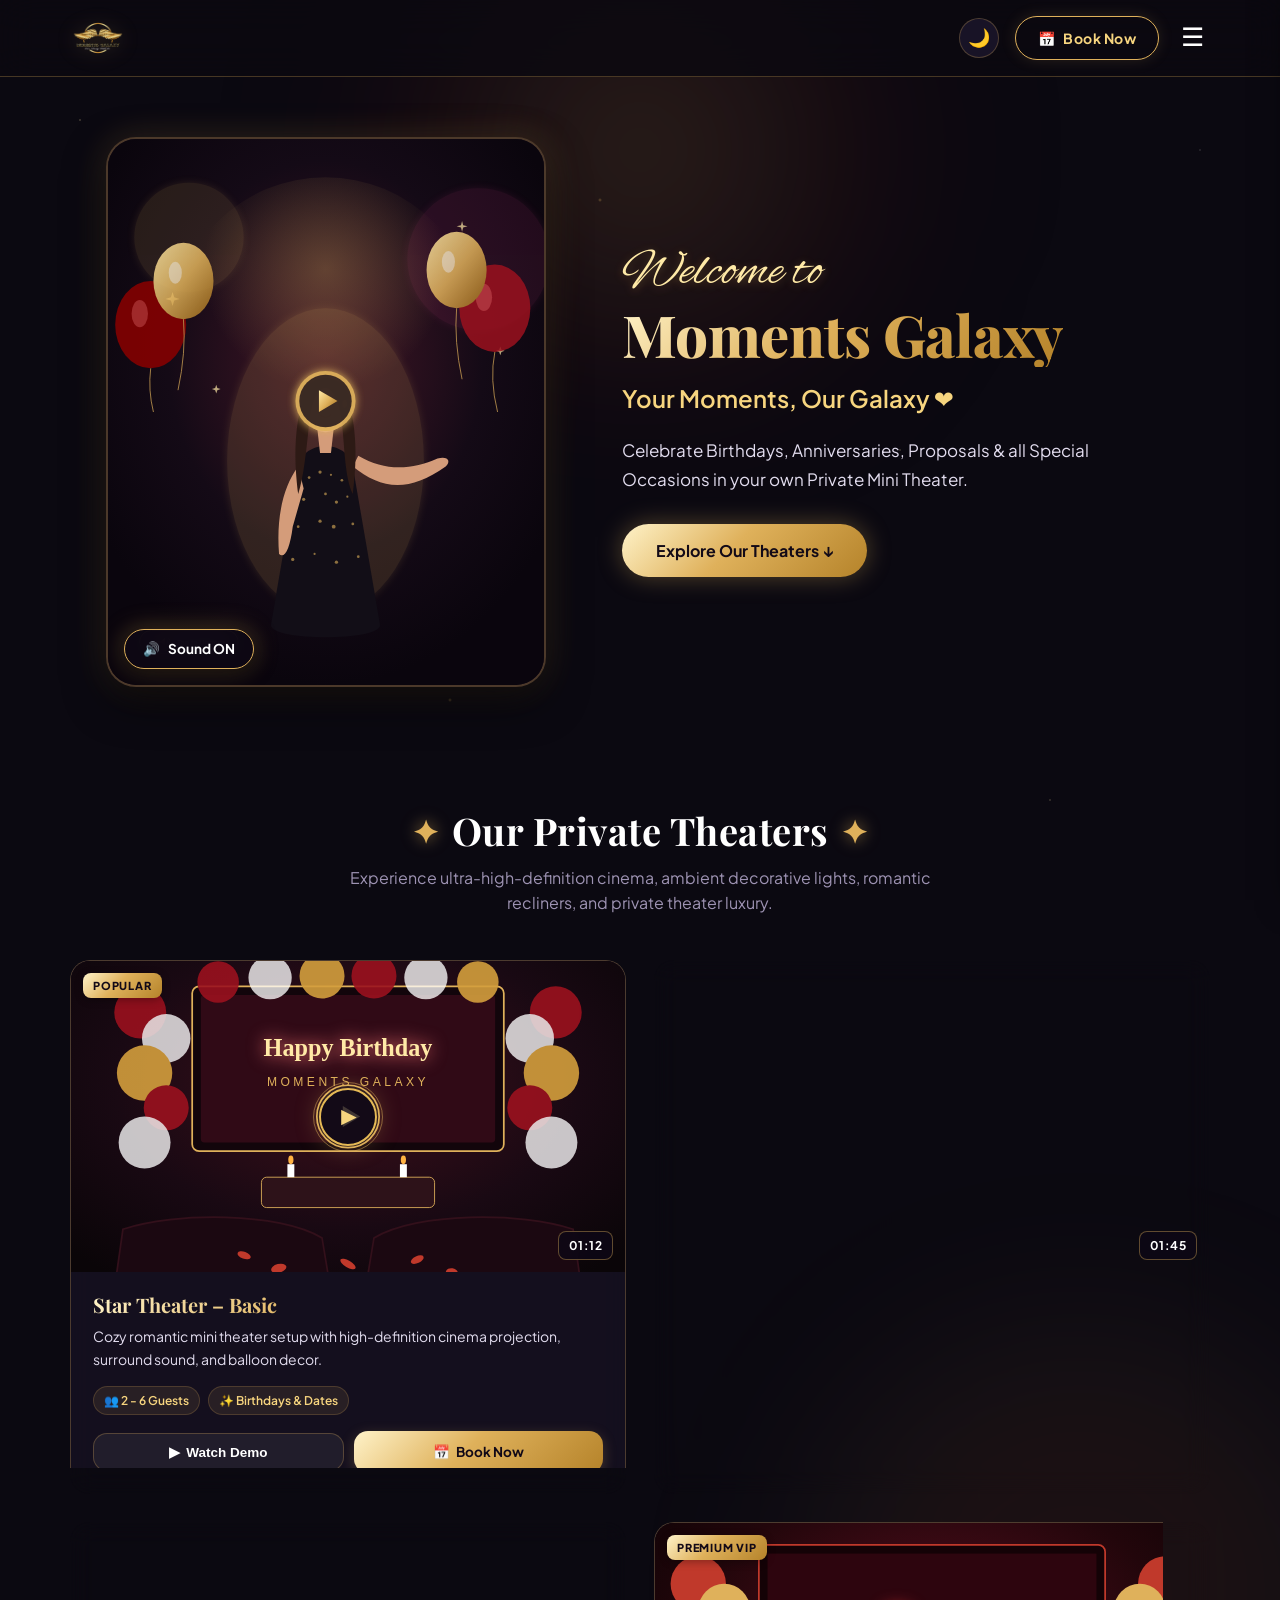
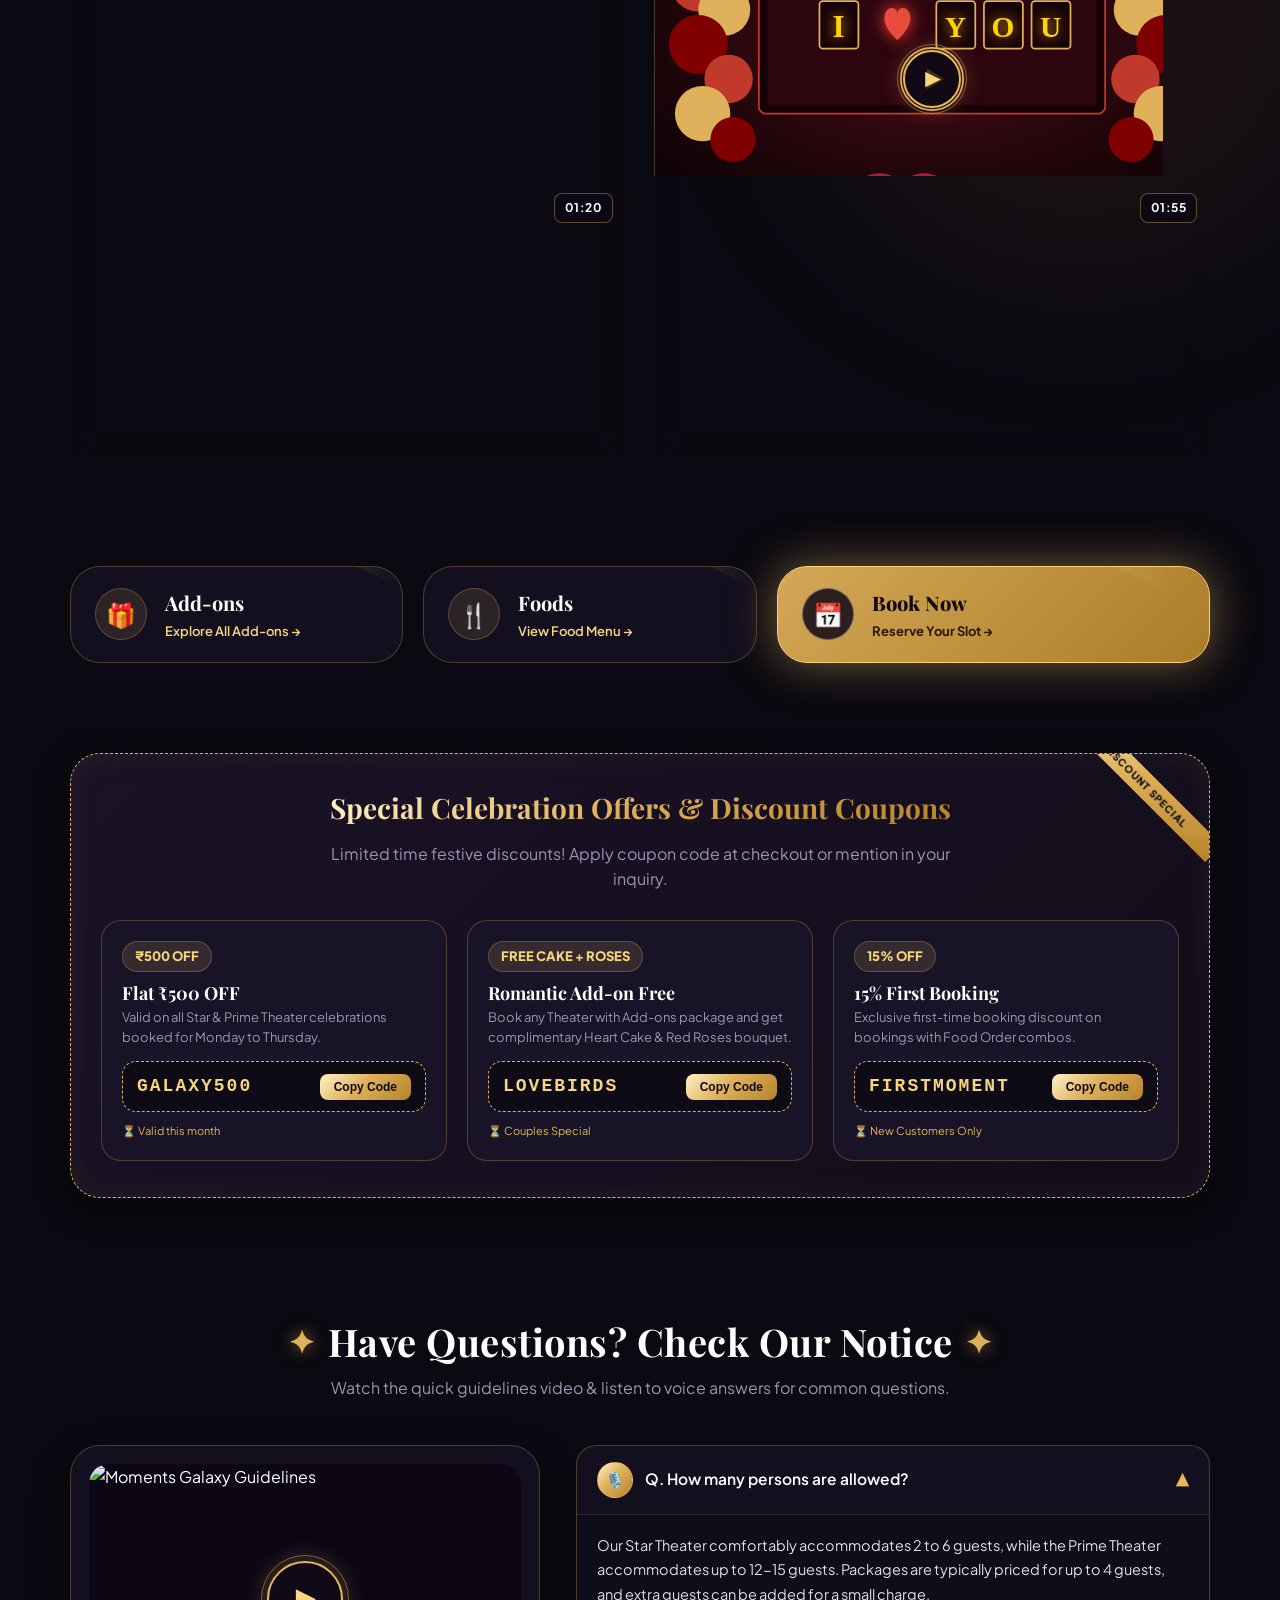
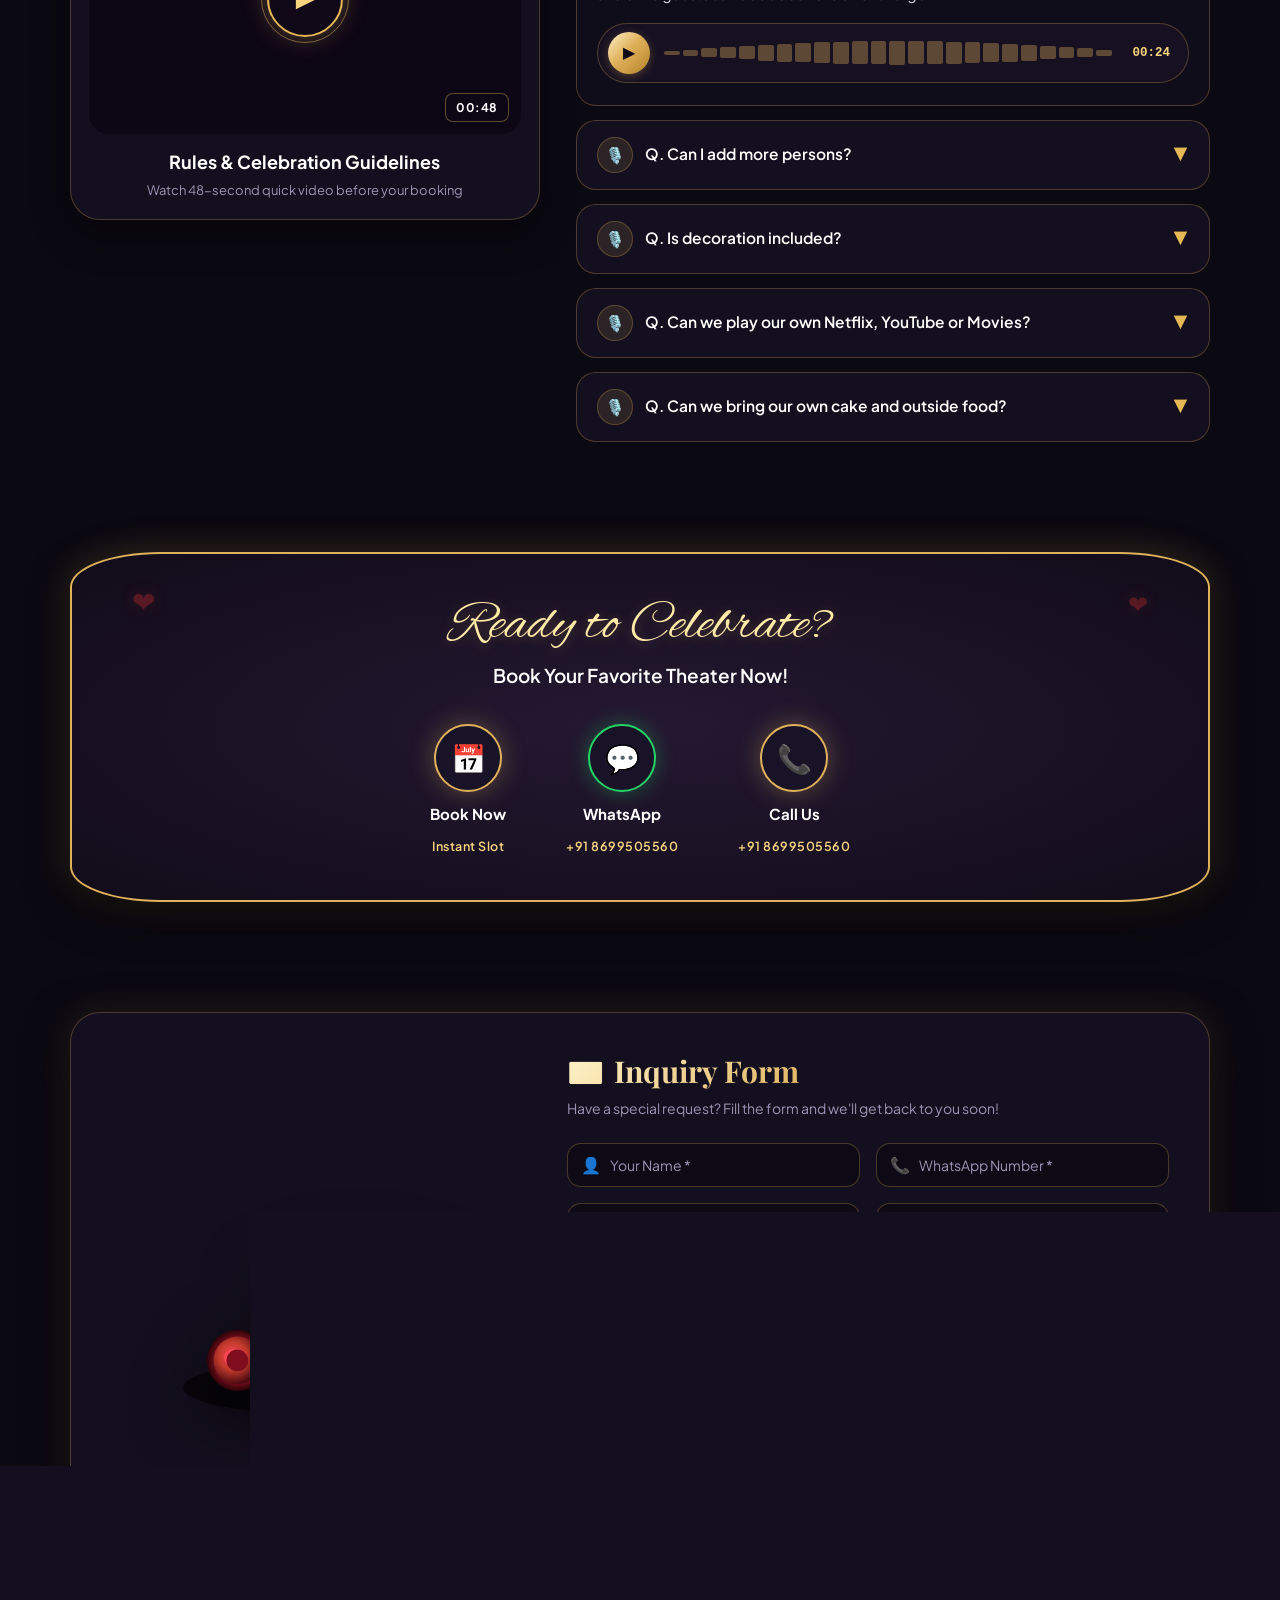
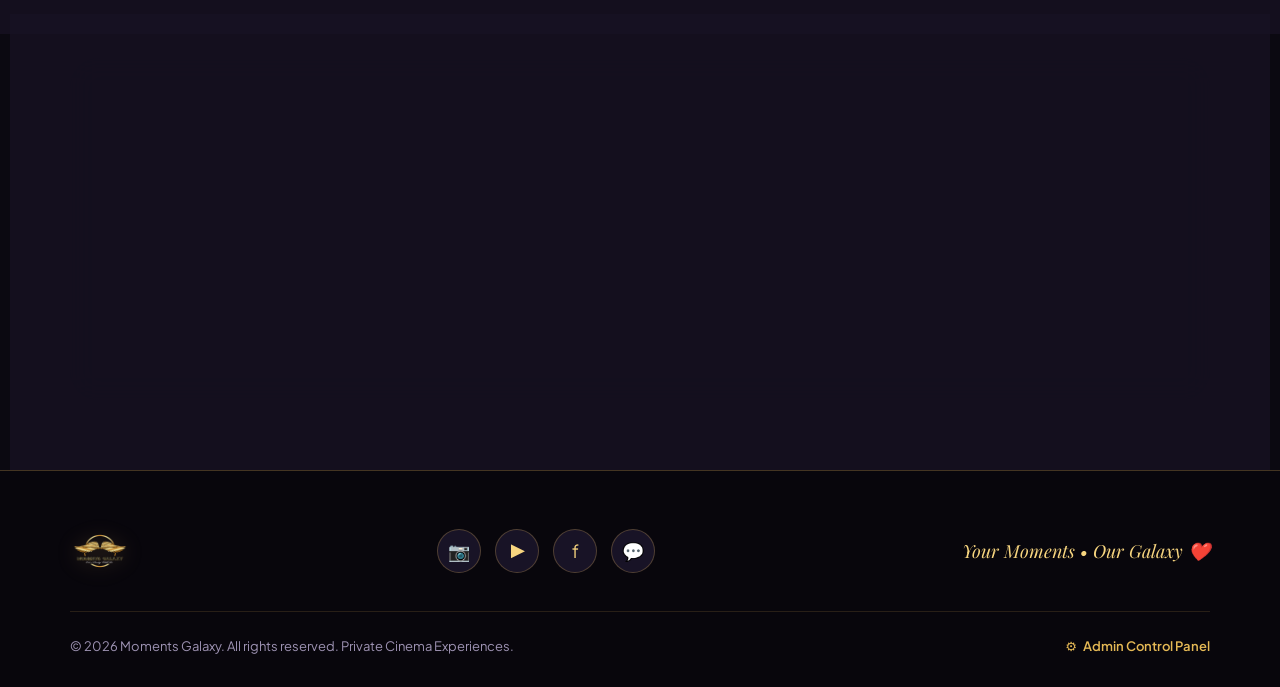
==== index.html @ 3905f2e2 "initialcommit" ====
<!DOCTYPE html>
<html lang="en" data-theme="dark">
<head>
  <meta charset="UTF-8">
  <meta name="viewport" content="width=device-width, initial-scale=1.0">
  <title>Moments Galaxy — Luxury Private Mini Theaters & Celebrations</title>
  <meta name="description" content="Celebrate Birthdays, Anniversaries, Proposals & all Special Occasions in your own Private Mini Theater at Moments Galaxy. Book your private cinema today!">
  <link rel="icon" type="image/png" href="assets/images/logo.png">

  <!-- Stylesheet -->
  <link rel="stylesheet" href="css/style.css">
</head>
<body>

  <!-- Ambient Background Spotlights -->
  <div class="ambient-glow-1"></div>
  <div class="ambient-glow-2"></div>

  <!-- ==========================================================================
       HEADER / NAVIGATION
       ========================================================================== -->
  <header class="site-header" id="siteHeader">
    <div class="container">
      <!-- Brand Logo -->
      <a href="#" class="brand-logo" id="brandLogoLink">
        <img src="assets/images/logo.png" alt="Moments Galaxy Logo" id="headerLogoImg">
      </a>

      <!-- Right Navigation Actions -->
      <div class="nav-right-actions">
        <!-- Theme Toggle (Light / Dark Mode) -->
        <button type="button" class="btn-theme-toggle" id="themeToggleBtn" aria-label="Toggle Light/Dark Theme" title="Switch Theme">
          <span id="themeToggleIcon">🌙</span>
        </button>

        <!-- Book Now Top Header Pill -->
        <a href="https://momentsgalaxy.com/booking" class="btn-book-header" id="headerBookBtn" target="_blank" rel="noopener">
          <span>📅</span>
          <span>Book Now</span>
        </a>

        <!-- Mobile Hamburger Menu Button -->
        <button type="button" class="btn-hamburger" id="hamburgerBtn" aria-label="Open Navigation Menu">
          <span>☰</span>
        </button>
      </div>
    </div>
  </header>

  <!-- Side Navigation Drawer for Mobile & Quick Access -->
  <div class="nav-drawer-overlay" id="drawerOverlay"></div>
  <aside class="nav-drawer" id="navDrawer" aria-label="Navigation Drawer">
    <div class="drawer-header">
      <img src="assets/images/logo.png" alt="Moments Galaxy" style="height: 48px; object-fit: contain;">
      <button type="button" class="drawer-close" id="drawerCloseBtn" aria-label="Close Menu">&times;</button>
    </div>
    
    <ul class="drawer-links">
      <li><a href="#welcome"><span>✨ Welcome Info</span> <span>›</span></a></li>
      <li><a href="#theaters"><span>🎬 Our Theaters</span> <span>›</span></a></li>
      <li><a href="https://momentsgalaxy.com/add-ons" id="drawerAddonsLink" target="_blank"><span>🎁 Explore Add-ons</span> <span>›</span></a></li>
      <li><a href="https://momentsgalaxy.com/food-order" id="drawerFoodLink" target="_blank"><span>🍴 Food Menu</span> <span>›</span></a></li>
      <li><a href="https://momentsgalaxy.com/booking" id="drawerBookLink" target="_blank" style="color: var(--gold-400);"><span>📅 Book Theater Now</span> <span>›</span></a></li>
      <li><a href="#notice"><span>📢 Guidelines & Voice FAQ</span> <span>›</span></a></li>
      <li><a href="#inquiry"><span>✉️ Inquiry Form</span> <span>›</span></a></li>
      <li><a href="#location"><span>📍 Location & Map</span> <span>›</span></a></li>
      <li><a href="tel:8699505560" id="drawerCallLink"><span>📞 Call +91 8699505560</span> <span>›</span></a></li>
      <li><a href="https://wa.me/918699505560" id="drawerWaLink" target="_blank"><span>💬 WhatsApp Us</span> <span>›</span></a></li>
    </ul>

    <!-- Admin Link -->
    <a href="admin.html" class="drawer-admin-link">⚙️ Admin Control Panel</a>
  </aside>

  <!-- ==========================================================================
       01. WELCOME INFORMATION VIDEO + HERO BANNER
       ========================================================================== -->
  <section class="hero-section" id="welcome">
    <div class="container">
      <div class="hero-grid">
        
        <!-- Video Presenter Container (Plays automatically with sound) -->
        <div class="hero-video-box" id="heroVideoTrigger" title="Moments Galaxy Welcome Video">
          <video id="heroVideoElement" loop playsinline autoplay preload="auto" poster="assets/images/hero-presenter.svg" style="width: 100%; height: 100%; object-fit: cover; display: block;">
            <source src="https://assets.mixkit.co/videos/preview/mixkit-celebration-at-a-private-cinema-party-41804-large.mp4" type="video/mp4" id="heroVideoSource">
          </video>
          
          <!-- Sound Toggle Pill Badge (Shows Sound ON by default) -->
          <div class="unmute-pill" id="heroUnmutePill" role="button" aria-label="Toggle Sound">
            <span id="soundIcon">🔊</span>
            <span id="unmuteLabelText">Sound ON</span>
          </div>

          <!-- Center Glowing Play/Pause Button (Shows when paused) -->
          <div class="play-btn-circle" id="heroPlayBtn" aria-label="Play / Pause Video" style="opacity: 0; pointer-events: none; transition: opacity 0.3s ease;">
            <span id="heroPlayIcon">▶</span>
          </div>
        </div>

        <!-- Hero Content / Banner Text -->
        <div class="hero-content">
          <span class="hero-welcome-script" id="heroWelcomeSubtitle">Welcome to</span>
          <h1 class="hero-main-title text-gold-gradient" id="heroBrandTitle">Moments Galaxy</h1>
          <div class="hero-tagline" id="heroTagline">
            Your Moments, Our Galaxy ❤️
          </div>
          <p class="hero-desc" id="heroDescription">
            Celebrate Birthdays, Anniversaries, Proposals & all Special Occasions in your own Private Mini Theater.
          </p>
          <a href="#theaters" class="btn-explore" id="heroExploreBtn">
            <span>Explore Our Theaters ↓</span>
          </a>
        </div>

      </div>
    </div>
  </section>

  <!-- ==========================================================================
       02. DEMO VIDEOS BOTH THEATERS WITH DESCRIPTION
       ========================================================================== -->
  <section class="section-spacing" id="theaters">
    <div class="container">
      
      <!-- Section Title with Star Sparkles -->
      <div class="section-title-wrap">
        <h2 class="section-title">
          <span class="sparkle">✦</span>
          <span>Our Private Theaters</span>
          <span class="sparkle">✦</span>
        </h2>
        <p class="section-subtitle">
          Experience ultra-high-definition cinema, ambient decorative lights, romantic recliners, and private theater luxury.
        </p>
      </div>

      <!-- 2x2 Grid of Private Theater Demo Cards -->
      <div class="theaters-grid" id="theatersGrid">
        <!-- Rendered dynamically by data.js / app.js with default 4 items -->
      </div>

    </div>
  </section>

  <!-- ==========================================================================
       03. BUTTONS: ADD-ONS, FOODS, BOOK NOW
       ========================================================================== -->
  <section class="quick-buttons-section">
    <div class="container">
      <div class="quick-buttons-grid">
        
        <!-- Add-ons Button -->
        <a href="https://momentsgalaxy.com/add-ons" class="quick-hub-btn" id="btnHubAddons" target="_blank" rel="noopener">
          <div class="hub-icon-wrap">🎁</div>
          <div class="hub-text-wrap">
            <div class="hub-title">Add-ons</div>
            <div class="hub-sub">Explore All Add-ons →</div>
          </div>
        </a>

        <!-- Foods Button -->
        <a href="https://momentsgalaxy.com/food-order" class="quick-hub-btn" id="btnHubFoods" target="_blank" rel="noopener">
          <div class="hub-icon-wrap">🍴</div>
          <div class="hub-text-wrap">
            <div class="hub-title">Foods</div>
            <div class="hub-sub">View Food Menu →</div>
          </div>
        </a>

        <!-- Book Now Featured Button -->
        <a href="https://momentsgalaxy.com/booking" class="quick-hub-btn featured-book" id="btnHubBooking" target="_blank" rel="noopener">
          <div class="hub-icon-wrap">📅</div>
          <div class="hub-text-wrap">
            <div class="hub-title">Book Now</div>
            <div class="hub-sub">Reserve Your Slot →</div>
          </div>
        </a>

      </div>
    </div>
  </section>

  <!-- ==========================================================================
       04. PUBLIC DISCOUNT COUPONS (DYNAMIC ADMIN CONTROLLED)
       Requirement: "Discount cupones shoe tbhi hoge jb hum on krege nhi to ye part hi nhi rhega yhn."
       ========================================================================== -->
  <section class="coupons-section" id="couponsSection" style="display: none;">
    <div class="container">
      <div class="coupons-banner">
        <div class="coupons-banner-head">
          <h3 class="text-gold-gradient" id="couponsHeading">Special Celebration Offers & Discount Coupons</h3>
          <p class="section-subtitle" id="couponsSubheading">Limited time festive discounts! Apply coupon code at checkout or mention in your inquiry.</p>
        </div>
        
        <div class="coupons-grid" id="couponsGrid">
          <!-- Dynamically populated from GalaxyData -->
        </div>
      </div>
    </div>
  </section>

  <!-- ==========================================================================
       05. NOTICE VIDEO & INTERACTIVE VOICE FAQ SECTION
       Requirement: "Questions in writing answear use play voice and Weiting. Har question ke niche ek answear ki voice play note hoga"
       ========================================================================== -->
  <section class="notice-section section-spacing" id="notice">
    <div class="container">
      
      <div class="section-title-wrap">
        <h2 class="section-title">
          <span class="sparkle">✦</span>
          <span id="noticeMainHeading">Have Questions? Check Our Notice</span>
          <span class="sparkle">✦</span>
        </h2>
        <p class="section-subtitle" id="noticeSubHeading">
          Watch the theater guidelines video and listen to audio voice answers for common questions.
        </p>
      </div>

      <div class="notice-layout">
        
        <!-- Left: Notice Video Preview Card -->
        <div class="notice-video-wrap">
          <div class="notice-video-inner" id="noticeVideoTrigger" title="Click to watch theater guidelines video">
            <img src="assets/images/notice-poster.svg" alt="Moments Galaxy Guidelines" id="noticePosterImg">
            <div class="duration-badge" id="noticeDurationBadge">00:48</div>
            <div class="play-btn-circle">
              <span>▶</span>
            </div>
          </div>
          <div class="notice-video-info">
            <div class="notice-video-title">Rules & Celebration Guidelines</div>
            <div class="notice-video-sub">Watch 48-second quick video before your booking</div>
          </div>
        </div>

        <!-- Right: FAQ Accordion with Interactive Voice Note Players -->
        <div class="faq-accordion-list" id="faqAccordionList">
          <!-- Injected dynamically by app.js -->
        </div>

      </div>

    </div>
  </section>

  <!-- ==========================================================================
       06. READY TO CELEBRATE? BOOK NOW / WHATSAPP / CALL US
       ========================================================================== -->
  <section class="celebrate-section" id="celebrate">
    <div class="container">
      <div class="celebrate-arch-banner">
        
        <!-- Floating decorative glowing hearts -->
        <div class="floating-heart heart-left">❤️</div>
        <div class="floating-heart heart-right">❤️</div>

        <div class="celebrate-heading">Ready to Celebrate?</div>
        <div class="celebrate-sub">Book Your Favorite Theater Now!</div>

        <!-- 3 Contact / Action Circles -->
        <div class="celebrate-actions-row">
          
          <!-- Book Now -->
          <a href="https://momentsgalaxy.com/booking" class="celebrate-action-circle-item" id="celebrateBookLink" target="_blank" rel="noopener">
            <div class="celebrate-circle-icon">📅</div>
            <div class="celebrate-action-label">Book Now</div>
            <div class="celebrate-action-sublabel">Instant Slot</div>
          </a>

          <!-- WhatsApp Us -->
          <a href="https://wa.me/918699505560?text=Hi%20Moments%20Galaxy,%20I%20want%20to%20book%20a%20private%20theater!" class="celebrate-action-circle-item" id="celebrateWaLink" target="_blank" rel="noopener">
            <div class="celebrate-circle-icon wa-icon">💬</div>
            <div class="celebrate-action-label">WhatsApp</div>
            <div class="celebrate-action-sublabel" id="celebrateWaDisplay">+91 8699505560</div>
          </a>

          <!-- Call Us -->
          <a href="tel:8699505560" class="celebrate-action-circle-item" id="celebrateCallLink">
            <div class="celebrate-circle-icon">📞</div>
            <div class="celebrate-action-label">Call Us</div>
            <div class="celebrate-action-sublabel" id="celebrateCallDisplay">+91 8699505560</div>
          </a>

        </div>

      </div>
    </div>
  </section>

  <!-- ==========================================================================
       07. INQUIRY FORM SECTION
       ========================================================================== -->
  <section class="inquiry-section" id="inquiry">
    <div class="container">
      <div class="inquiry-card-wrapper">
        
        <!-- Left: Luxury Visual (Gift Box & Red Roses) -->
        <div class="inquiry-visual-col">
          <img src="assets/images/luxury-gift-roses.svg" alt="Luxury Celebration Gifts & Roses">
        </div>

        <!-- Right: Inquiry Form -->
        <div class="inquiry-form-col">
          <div class="inquiry-header-box">
            <h3 class="inquiry-header-title text-gold-gradient">
              <span>✉️</span>
              <span>Inquiry Form</span>
            </h3>
            <p class="inquiry-header-sub">Have a special request? Fill the form and we'll get back to you soon!</p>
          </div>

          <form id="inquiryForm" class="inquiry-form-grid">
            
            <!-- Your Name * -->
            <div class="form-group">
              <div class="input-icon-wrap">
                <span class="input-icon">👤</span>
                <input type="text" class="form-control" id="inqName" name="name" placeholder="Your Name *" required>
              </div>
            </div>

            <!-- WhatsApp Number * -->
            <div class="form-group">
              <div class="input-icon-wrap">
                <span class="input-icon">📞</span>
                <input type="tel" class="form-control" id="inqWhatsapp" name="whatsapp" placeholder="WhatsApp Number *" required>
              </div>
            </div>

            <!-- Occasion -->
            <div class="form-group">
              <div class="input-icon-wrap">
                <span class="input-icon">⭐</span>
                <select class="form-control" id="inqOccasion" name="occasion">
                  <option value="Birthday Celebration">Birthday Celebration</option>
                  <option value="Anniversary Celebration">Anniversary Celebration</option>
                  <option value="Marriage Proposal">Marriage Proposal</option>
                  <option value="Romantic Date Night">Romantic Date Night</option>
                  <option value="Private Movie Screening">Private Movie Screening</option>
                  <option value="Baby Shower / Farewell">Baby Shower / Farewell</option>
                  <option value="Other Special Occasion">Other Special Occasion</option>
                </select>
              </div>
            </div>

            <!-- Preferred Theater -->
            <div class="form-group">
              <div class="input-icon-wrap">
                <span class="input-icon">👑</span>
                <select class="form-control" id="inqTheater" name="theater">
                  <option value="Star Theater – Basic">Star Theater – Basic</option>
                  <option value="Star Theater – With Add-ons">Star Theater – With Add-ons</option>
                  <option value="Prime Theater – Basic">Prime Theater – Basic</option>
                  <option value="Prime Theater – With Add-ons">Prime Theater – With Add-ons</option>
                  <option value="Need Recommendation">Need Recommendation</option>
                </select>
              </div>
            </div>

            <!-- Event Date -->
            <div class="form-group form-group-full">
              <div class="input-icon-wrap">
                <span class="input-icon">📅</span>
                <input type="date" class="form-control" id="inqDate" name="date" required>
              </div>
            </div>

            <!-- Additional Details -->
            <div class="form-group form-group-full">
              <div class="input-icon-wrap">
                <span class="input-icon" style="top: 14px;">💬</span>
                <textarea class="form-control" id="inqDetails" name="details" placeholder="Additional Details (e.g. number of guests, customized cake, surprises...)"></textarea>
              </div>
            </div>

            <!-- Submit Button -->
            <div class="form-group form-group-full">
              <button type="submit" class="btn-submit-inquiry" id="btnSubmitInquiry">
                <span>✈</span>
                <span>Submit Inquiry</span>
              </button>
            </div>

          </form>
        </div>

      </div>
    </div>
  </section>

  <!-- ==========================================================================
       09. GOOGLE MAP LOCATION
       Coordinates: 30.726564696917464, 76.7252708362585
       ========================================================================== -->
  <section class="map-section" id="location">
    <div class="container">
      <div class="map-card-wrapper">
        
        <!-- Left: Embedded Map -->
        <div class="map-frame-wrap">
          <iframe 
            id="googleMapIframe"
            src="https://maps.google.com/maps?q=30.726564696917464,76.7252708362585&hl=en&z=15&output=embed" 
            allowfullscreen="" 
            loading="lazy" 
            referrerpolicy="no-referrer-when-downgrade"
            title="Moments Galaxy Google Map Location">
          </iframe>
        </div>

        <!-- Right: Location Details & Open in Maps CTA -->
        <div class="map-details-col">
          <div class="map-pin-badge">
            <span>📍</span>
            <span>FIND US EASILY</span>
          </div>
          <h3 class="map-venue-title text-gold-gradient" id="mapTitle">Visit Moments Galaxy</h3>
          <p class="map-venue-address" id="mapAddress">
            Moments Galaxy Private Theater, Near Tricity Hub, Chandigarh / Mohali Region.
          </p>
          <div class="map-coords-pill" id="mapCoordsPill">
            GPS: 30.726564, 76.725270
          </div>
          <a href="https://www.google.com/maps?q=30.726564696917464,76.7252708362585" class="btn-open-maps" id="btnOpenMaps" target="_blank" rel="noopener">
            <span>🧭</span>
            <span>Get Directions in Google Maps</span>
          </a>
        </div>

      </div>
    </div>
  </section>

  <!-- ==========================================================================
       FOOTER
       ========================================================================== -->
  <footer class="site-footer">
    <div class="container">
      
      <!-- Top Row -->
      <div class="footer-top-row">
        <!-- Logo -->
        <a href="#" class="brand-logo">
          <img src="assets/images/logo.png" alt="Moments Galaxy Logo" style="height: 60px; object-fit: contain;">
        </a>

        <!-- Social Icons -->
        <div class="footer-social-links">
          <!-- Instagram: https://instagram.com/moments_galaxy -->
          <a href="https://instagram.com/moments_galaxy" class="social-circle-link" id="footerInstaLink" target="_blank" rel="noopener" aria-label="Moments Galaxy Instagram" title="Follow us on Instagram">
            <span>📷</span>
          </a>
          <!-- YouTube -->
          <a href="https://youtube.com" class="social-circle-link" id="footerYtLink" target="_blank" rel="noopener" aria-label="Moments Galaxy YouTube" title="Watch on YouTube">
            <span>▶</span>
          </a>
          <!-- Facebook -->
          <a href="https://facebook.com" class="social-circle-link" id="footerFbLink" target="_blank" rel="noopener" aria-label="Moments Galaxy Facebook" title="Facebook Page">
            <span>f</span>
          </a>
          <!-- WhatsApp -->
          <a href="https://wa.me/918699505560" class="social-circle-link" id="footerWaLink" target="_blank" rel="noopener" aria-label="Moments Galaxy WhatsApp" title="Chat on WhatsApp">
            <span>💬</span>
          </a>
        </div>

        <!-- Tagline -->
        <div class="footer-tagline-text">
          Your Moments • Our Galaxy ❤️
        </div>
      </div>

      <!-- Bottom Row -->
      <div class="footer-bottom-row">
        <div>
          &copy; <span id="currentYear">2026</span> Moments Galaxy. All rights reserved. Private Cinema Experiences.
        </div>
        <div>
          <a href="admin.html" class="footer-admin-link">
            <span>⚙️</span>
            <span>Admin Control Panel</span>
          </a>
        </div>
      </div>

    </div>
  </footer>

  <!-- ==========================================================================
       MODAL: HIGH-DEFINITION VIDEO PLAYER LIGHTBOX
       ========================================================================== -->
  <div class="modal-overlay" id="videoModal">
    <div class="video-modal-card">
      <button type="button" class="btn-close-modal" id="closeVideoModalBtn" aria-label="Close video player">&times;</button>
      
      <div class="video-modal-player-wrap" id="videoPlayerContainer">
        <video id="modalVideoElement" controls playsinline></video>
      </div>

      <div class="video-modal-footer">
        <div>
          <h4 class="video-modal-title" id="modalVideoTitle">Star Theater – Basic</h4>
          <p class="video-modal-desc" id="modalVideoDesc">Private cinema demo preview</p>
        </div>
        <a href="https://momentsgalaxy.com/booking" class="btn-book-card" id="modalBookNowBtn" target="_blank" rel="noopener">
          <span>📅</span>
          <span>Book This Theater</span>
        </a>
      </div>
    </div>
  </div>

  <!-- Toast Notification Message -->
  <div class="toast-notice" id="toastNotice">
    <span id="toastIcon">✨</span>
    <span id="toastMsg">Coupon code copied!</span>
  </div>

  <!-- Scripts -->
  <script src="js/data.js"></script>
  <script src="js/app.js"></script>
</body>
</html>
---- css/style.css ----
/* ==========================================================================
   MOMENTS GALAXY — LUXURY PRIVATE THEATERS LANDING PAGE
   Theme: Obsidian Black & Royal Gold / Champagne Light Mode
   ========================================================================== */

@import url('https://fonts.googleapis.com/css2?family=Cinzel:wght@500;600;700;800&family=Playfair+Display:ital,wght@0,500;0,600;0,700;0,800;1,400;1,600&family=Plus+Jakarta+Sans:wght@300;400;500;600;700;800&family=Alex+Brush&display=swap');

:root {
  /* Dark Luxury Theme (Default) */
  --bg-primary: #0b0911;
  --bg-secondary: #130f1e;
  --bg-surface: #181326;
  --bg-surface-elevated: #221b33;
  --bg-card: rgba(24, 18, 36, 0.72);
  --bg-card-hover: rgba(35, 27, 52, 0.88);
  --bg-input: rgba(14, 11, 22, 0.85);

  --gold-100: #fff9e6;
  --gold-200: #ffeaa7;
  --gold-300: #f7d57f;
  --gold-400: #e5b955;
  --gold-500: #dfb15b;
  --gold-600: #c69431;
  --gold-700: #996d19;
  --gold-gradient: linear-gradient(135deg, #fff3c9 0%, #dfb15b 45%, #b5832a 100%);
  --gold-gradient-soft: linear-gradient(135deg, rgba(255, 234, 167, 0.15) 0%, rgba(223, 177, 91, 0.05) 100%);
  --gold-border: rgba(223, 177, 91, 0.28);
  --gold-border-bright: rgba(223, 177, 91, 0.75);
  --gold-glow: 0 0 25px rgba(223, 177, 91, 0.35);
  --gold-glow-lg: 0 0 45px rgba(223, 177, 91, 0.5);

  --accent-rose: #d63031;
  --accent-rose-gradient: linear-gradient(135deg, #ff7675 0%, #d63031 50%, #8b0000 100%);
  --accent-wa: #25D366;

  --text-primary: #ffffff;
  --text-secondary: #e2dcee;
  --text-muted: #9e93b3;
  --text-gold: #dfb15b;

  --font-serif: 'Playfair Display', Georgia, serif;
  --font-sans: 'Plus Jakarta Sans', system-ui, -apple-system, sans-serif;
  --font-script: 'Alex Brush', cursive;
  --font-display: 'Cinzel', serif;

  --radius-sm: 8px;
  --radius-md: 14px;
  --radius-lg: 20px;
  --radius-xl: 30px;
  --radius-full: 9999px;

  --transition-fast: 0.2s cubic-bezier(0.4, 0, 0.2, 1);
  --transition-normal: 0.35s cubic-bezier(0.4, 0, 0.2, 1);
  --transition-slow: 0.6s cubic-bezier(0.16, 1, 0.3, 1);
}

/* Light Luxury Mode Override */
[data-theme="light"] {
  --bg-primary: #faf6ee;
  --bg-secondary: #f2e9dc;
  --bg-surface: #ffffff;
  --bg-surface-elevated: #ffffff;
  --bg-card: rgba(255, 255, 255, 0.85);
  --bg-card-hover: rgba(255, 255, 255, 0.98);
  --bg-input: #ffffff;

  --gold-gradient: linear-gradient(135deg, #d49f3d 0%, #b8860b 50%, #7d5705 100%);
  --gold-border: rgba(184, 134, 45, 0.3);
  --gold-border-bright: rgba(184, 134, 45, 0.85);
  --gold-glow: 0 4px 20px rgba(184, 134, 45, 0.25);

  --text-primary: #191424;
  --text-secondary: #423854;
  --text-muted: #6f6583;
  --text-gold: #b8860b;
}

/* Base Resets */
*, *::before, *::after {
  box-sizing: border-box;
  margin: 0;
  padding: 0;
}

html {
  scroll-behavior: smooth;
  font-size: 16px;
  -webkit-font-smoothing: antialiased;
  -moz-osx-font-smoothing: grayscale;
}

body {
  background-color: var(--bg-primary);
  color: var(--text-primary);
  font-family: var(--font-sans);
  line-height: 1.6;
  overflow-x: hidden;
  position: relative;
  min-height: 100vh;
  transition: background-color var(--transition-normal), color var(--transition-normal);
}

/* Ambient Background Stars & Glow */
body::before {
  content: '';
  position: fixed;
  top: 0;
  left: 0;
  width: 100%;
  height: 100%;
  pointer-events: none;
  background-image: 
    radial-gradient(1.5px 1.5px at 80px 120px, rgba(255, 234, 167, 0.7), transparent),
    radial-gradient(1px 1px at 300px 350px, rgba(255, 255, 255, 0.6), transparent),
    radial-gradient(2px 2px at 600px 200px, rgba(223, 177, 91, 0.8), transparent),
    radial-gradient(1.5px 1.5px at 900px 450px, rgba(255, 234, 167, 0.6), transparent),
    radial-gradient(1px 1px at 1200px 150px, rgba(255, 255, 255, 0.7), transparent),
    radial-gradient(2px 2px at 450px 700px, rgba(223, 177, 91, 0.7), transparent),
    radial-gradient(1.5px 1.5px at 1050px 800px, rgba(255, 234, 167, 0.6), transparent);
  background-size: 1300px 900px;
  opacity: 0.45;
  z-index: 0;
}

[data-theme="light"] body::before {
  opacity: 0.15;
}

/* Ambient Color Spotlights */
.ambient-glow-1 {
  position: absolute;
  top: -100px;
  left: 50%;
  transform: translateX(-50%);
  width: 700px;
  height: 500px;
  background: radial-gradient(circle, rgba(223, 177, 91, 0.18) 0%, rgba(139, 0, 0, 0.08) 50%, transparent 75%);
  filter: blur(80px);
  pointer-events: none;
  z-index: 0;
}

.ambient-glow-2 {
  position: absolute;
  top: 1300px;
  right: -100px;
  width: 600px;
  height: 600px;
  background: radial-gradient(circle, rgba(139, 0, 0, 0.14) 0%, rgba(223, 177, 91, 0.08) 50%, transparent 75%);
  filter: blur(90px);
  pointer-events: none;
  z-index: 0;
}

/* Containers */
.container {
  width: 100%;
  max-width: 1180px;
  margin: 0 auto;
  padding: 0 20px;
  position: relative;
  z-index: 1;
}

.section-spacing {
  padding: 80px 0;
}

@media (max-width: 768px) {
  .section-spacing {
    padding: 50px 0;
  }
}

/* Typography & Headings */
h1, h2, h3, h4, h5 {
  font-family: var(--font-serif);
  color: var(--text-primary);
  font-weight: 700;
  line-height: 1.25;
}

.text-gold-gradient {
  background: var(--gold-gradient);
  -webkit-background-clip: text;
  -webkit-text-fill-color: transparent;
  display: inline-block;
}

.section-title-wrap {
  text-align: center;
  margin-bottom: 44px;
}

.section-title {
  font-size: clamp(26px, 4vw, 38px);
  font-weight: 700;
  letter-spacing: 0.5px;
  display: inline-flex;
  align-items: center;
  gap: 12px;
}

.section-title .sparkle {
  color: var(--gold-500);
  font-size: 0.85em;
  filter: drop-shadow(0 0 8px rgba(223, 177, 91, 0.6));
  animation: pulseSparkle 2s ease-in-out infinite alternate;
}

.section-subtitle {
  font-size: clamp(14px, 2vw, 16px);
  color: var(--text-muted);
  max-width: 620px;
  margin: 10px auto 0;
}

@keyframes pulseSparkle {
  from { transform: scale(0.9) rotate(0deg); opacity: 0.8; }
  to { transform: scale(1.2) rotate(15deg); opacity: 1; }
}

/* ==========================================================================
   HEADER / NAVIGATION
   ========================================================================== */
.site-header {
  position: sticky;
  top: 0;
  left: 0;
  width: 100%;
  background: rgba(11, 9, 17, 0.82);
  backdrop-filter: blur(18px);
  -webkit-backdrop-filter: blur(18px);
  border-bottom: 1px solid var(--gold-border);
  z-index: 100;
  transition: all var(--transition-fast);
}

[data-theme="light"] .site-header {
  background: rgba(250, 246, 238, 0.88);
}

.site-header .container {
  display: flex;
  align-items: center;
  justify-content: space-between;
  height: 76px;
}

.brand-logo {
  display: flex;
  align-items: center;
  gap: 10px;
  text-decoration: none;
}

.brand-logo img {
  height: 56px;
  width: auto;
  object-fit: contain;
  filter: drop-shadow(0 2px 10px rgba(223, 177, 91, 0.25));
  transition: transform var(--transition-fast);
}

.brand-logo:hover img {
  transform: scale(1.04);
}

.nav-right-actions {
  display: flex;
  align-items: center;
  gap: 16px;
}

/* Header Book Now Pill Button */
.btn-book-header {
  display: inline-flex;
  align-items: center;
  gap: 8px;
  padding: 10px 22px;
  border-radius: var(--radius-full);
  background: transparent;
  color: var(--gold-300);
  border: 1.5px solid var(--gold-500);
  font-family: var(--font-sans);
  font-size: 14px;
  font-weight: 700;
  text-decoration: none;
  letter-spacing: 0.5px;
  transition: all var(--transition-fast);
  box-shadow: 0 0 15px rgba(223, 177, 91, 0.15);
}

.btn-book-header:hover {
  background: var(--gold-gradient);
  color: #110915;
  border-color: transparent;
  box-shadow: var(--gold-glow);
  transform: translateY(-2px);
}

/* Theme Toggle Button */
.btn-theme-toggle {
  background: var(--bg-surface);
  border: 1px solid var(--gold-border);
  color: var(--gold-400);
  width: 40px;
  height: 40px;
  border-radius: 50%;
  display: flex;
  align-items: center;
  justify-content: center;
  cursor: pointer;
  font-size: 18px;
  transition: all var(--transition-fast);
}

.btn-theme-toggle:hover {
  border-color: var(--gold-500);
  box-shadow: var(--gold-glow);
  transform: rotate(20deg);
}

/* Hamburger Menu Button */
.btn-hamburger {
  background: transparent;
  border: none;
  color: var(--text-primary);
  font-size: 26px;
  cursor: pointer;
  padding: 6px;
  display: flex;
  align-items: center;
  justify-content: center;
  transition: color var(--transition-fast);
}

.btn-hamburger:hover {
  color: var(--gold-400);
}

/* Side Drawer Navigation */
.nav-drawer-overlay {
  position: fixed;
  inset: 0;
  background: rgba(0, 0, 0, 0.7);
  backdrop-filter: blur(6px);
  z-index: 200;
  opacity: 0;
  pointer-events: none;
  transition: opacity var(--transition-normal);
}

.nav-drawer-overlay.active {
  opacity: 1;
  pointer-events: auto;
}

.nav-drawer {
  position: fixed;
  top: 0;
  right: -320px;
  width: 300px;
  height: 100%;
  background: var(--bg-secondary);
  border-left: 1px solid var(--gold-border);
  box-shadow: -10px 0 30px rgba(0, 0, 0, 0.6);
  z-index: 201;
  padding: 30px 24px;
  display: flex;
  flex-direction: column;
  transition: right var(--transition-normal);
}

.nav-drawer.active {
  right: 0;
}

.drawer-header {
  display: flex;
  align-items: center;
  justify-content: space-between;
  padding-bottom: 20px;
  border-bottom: 1px solid var(--gold-border);
  margin-bottom: 24px;
}

.drawer-close {
  background: none;
  border: none;
  color: var(--text-muted);
  font-size: 26px;
  cursor: pointer;
  line-height: 1;
}

.drawer-close:hover {
  color: var(--gold-400);
}

.drawer-links {
  list-style: none;
  display: flex;
  flex-direction: column;
  gap: 16px;
  margin-bottom: 30px;
}

.drawer-links a {
  color: var(--text-secondary);
  text-decoration: none;
  font-size: 16px;
  font-weight: 600;
  display: flex;
  align-items: center;
  justify-content: space-between;
  padding: 10px 0;
  border-bottom: 1px solid rgba(255, 255, 255, 0.05);
  transition: color var(--transition-fast);
}

.drawer-links a:hover {
  color: var(--gold-400);
}

.drawer-admin-link {
  margin-top: auto;
  padding: 12px;
  border-radius: var(--radius-md);
  background: var(--bg-surface);
  border: 1px solid var(--gold-border);
  color: var(--gold-300);
  text-align: center;
  text-decoration: none;
  font-weight: 700;
  font-size: 13px;
  letter-spacing: 0.5px;
  display: block;
}

/* ==========================================================================
   01. WELCOME INFORMATION VIDEO + HERO BANNER
   ========================================================================== */
.hero-section {
  padding: 60px 0 40px;
  position: relative;
}

.hero-grid {
  display: grid;
  grid-template-columns: 1fr 1.15fr;
  gap: 40px;
  align-items: center;
}

@media (max-width: 900px) {
  .hero-grid {
    grid-template-columns: 1fr;
    text-align: center;
    gap: 30px;
  }
}

/* Hero Presenter Video Container */
.hero-video-box {
  position: relative;
  width: 100%;
  max-width: 440px;
  aspect-ratio: 4 / 5;
  margin: 0 auto;
  border-radius: var(--radius-xl);
  overflow: hidden;
  box-shadow: 0 15px 40px rgba(0, 0, 0, 0.6), 0 0 35px rgba(223, 177, 91, 0.2);
  border: 2px solid var(--gold-border);
  background: #140b18;
  cursor: pointer;
  transition: transform var(--transition-fast), border-color var(--transition-fast);
}

.hero-video-box:hover {
  transform: translateY(-4px);
  border-color: var(--gold-border-bright);
}

.hero-video-box video,
.hero-video-box img {
  width: 100%;
  height: 100%;
  object-fit: cover;
  display: block;
}

/* Tap to Unmute / Sound Pill Badge */
.unmute-pill {
  position: absolute;
  bottom: 16px;
  left: 16px;
  background: rgba(14, 8, 20, 0.9);
  backdrop-filter: blur(10px);
  border: 1.5px solid var(--gold-500);
  padding: 8px 18px;
  border-radius: var(--radius-full);
  display: inline-flex;
  align-items: center;
  gap: 8px;
  color: #ffffff;
  font-size: 13.5px;
  font-weight: 700;
  box-shadow: 0 4px 18px rgba(0, 0, 0, 0.6), var(--gold-glow);
  z-index: 10;
  cursor: pointer;
  transition: all var(--transition-fast);
}

.unmute-pill:hover {
  background: var(--gold-gradient);
  color: #110915;
  border-color: transparent;
  transform: scale(1.05);
}

.unmute-pill.muted-prompt {
  background: rgba(181, 131, 42, 0.95);
  color: #120917;
  border-color: #ffeaa7;
  animation: pulseUnmute 1.5s infinite alternate;
}

@keyframes pulseUnmute {
  0% { transform: scale(1); box-shadow: 0 0 10px rgba(223, 177, 91, 0.4); }
  100% { transform: scale(1.08); box-shadow: 0 0 25px rgba(223, 177, 91, 0.85); }
}

/* Center Glowing Play Button */
.play-btn-circle {
  position: absolute;
  top: 50%;
  left: 50%;
  transform: translate(-50%, -50%);
  width: 76px;
  height: 76px;
  border-radius: 50%;
  background: rgba(18, 10, 24, 0.8);
  border: 2.5px solid var(--gold-400);
  box-shadow: var(--gold-glow);
  display: flex;
  align-items: center;
  justify-content: center;
  color: var(--gold-300);
  font-size: 26px;
  cursor: pointer;
  z-index: 5;
  transition: all var(--transition-normal);
}

.play-btn-circle::before {
  content: '';
  position: absolute;
  inset: -8px;
  border-radius: 50%;
  border: 1.5px solid rgba(223, 177, 91, 0.5);
  animation: playRipple 2s linear infinite;
}

.hero-video-box:hover .play-btn-circle {
  transform: translate(-50%, -50%) scale(1.1);
  background: var(--gold-gradient);
  color: #140b18;
  border-color: transparent;
}

@keyframes playRipple {
  0% { transform: scale(0.9); opacity: 0.8; }
  100% { transform: scale(1.35); opacity: 0; }
}

/* Hero Text Content */
.hero-content {
  position: relative;
}

.hero-welcome-script {
  font-family: var(--font-script);
  font-size: clamp(34px, 5vw, 52px);
  color: #ffeaa7;
  line-height: 1;
  margin-bottom: 2px;
  display: block;
  text-shadow: 0 2px 10px rgba(223, 177, 91, 0.3);
}

.hero-main-title {
  font-size: clamp(34px, 5.5vw, 58px);
  font-weight: 800;
  letter-spacing: -0.5px;
  margin-bottom: 12px;
  line-height: 1.15;
}

.hero-tagline {
  font-size: clamp(18px, 2.8vw, 24px);
  font-weight: 600;
  color: var(--gold-300);
  margin-bottom: 18px;
  display: flex;
  align-items: center;
  gap: 8px;
}

@media (max-width: 900px) {
  .hero-tagline {
    justify-content: center;
  }
}

.hero-desc {
  font-size: clamp(15px, 2vw, 17px);
  color: var(--text-secondary);
  line-height: 1.7;
  max-width: 520px;
  margin-bottom: 30px;
}

@media (max-width: 900px) {
  .hero-desc {
    margin: 0 auto 30px;
  }
}

/* Explore Our Theaters Button */
.btn-explore {
  display: inline-flex;
  align-items: center;
  gap: 10px;
  padding: 14px 34px;
  border-radius: var(--radius-full);
  background: var(--gold-gradient);
  color: #130a17;
  font-family: var(--font-sans);
  font-size: 16px;
  font-weight: 700;
  text-decoration: none;
  box-shadow: var(--gold-glow);
  transition: all var(--transition-fast);
}

.btn-explore:hover {
  transform: translateY(-3px) scale(1.02);
  box-shadow: var(--gold-glow-lg);
}

/* ==========================================================================
   02. DEMO VIDEOS BOTH THEATERS WITH DESCRIPTION
   ========================================================================== */
.theaters-grid {
  display: grid;
  grid-template-columns: repeat(2, 1fr);
  gap: 28px;
}

@media (max-width: 768px) {
  .theaters-grid {
    grid-template-columns: 1fr;
    gap: 22px;
  }
}

.theater-card {
  background: var(--bg-card);
  backdrop-filter: blur(12px);
  border-radius: var(--radius-lg);
  border: 1px solid var(--gold-border);
  overflow: hidden;
  transition: all var(--transition-normal);
  display: flex;
  flex-direction: column;
  position: relative;
}

.theater-card:hover {
  transform: translateY(-6px);
  border-color: var(--gold-border-bright);
  box-shadow: 0 16px 36px rgba(0, 0, 0, 0.4), var(--gold-glow);
}

/* Video Thumbnail Aspect Container */
.theater-video-thumb {
  position: relative;
  width: 100%;
  aspect-ratio: 16 / 9;
  background: #110816;
  overflow: hidden;
  cursor: pointer;
}

.theater-video-thumb img,
.theater-video-thumb video {
  width: 100%;
  height: 100%;
  object-fit: cover;
  transition: transform var(--transition-slow);
}

.theater-card:hover .theater-video-thumb img,
.theater-card:hover .theater-video-thumb video {
  transform: scale(1.05);
}

/* Theater Duration Badge */
.duration-badge {
  position: absolute;
  bottom: 12px;
  right: 12px;
  background: rgba(14, 8, 22, 0.85);
  backdrop-filter: blur(6px);
  border: 1px solid rgba(223, 177, 91, 0.4);
  color: #ffffff;
  font-size: 12px;
  font-weight: 700;
  padding: 4px 10px;
  border-radius: var(--radius-sm);
  letter-spacing: 0.5px;
  z-index: 2;
}

/* Theater Top Tag Badge */
.theater-tag-badge {
  position: absolute;
  top: 12px;
  left: 12px;
  background: var(--gold-gradient);
  color: #120917;
  font-size: 11px;
  font-weight: 800;
  padding: 4px 10px;
  border-radius: var(--radius-sm);
  text-transform: uppercase;
  letter-spacing: 0.8px;
  z-index: 2;
  box-shadow: 0 2px 8px rgba(0, 0, 0, 0.3);
}

/* Card Body */
.theater-card-body {
  padding: 20px 22px;
  display: flex;
  flex-direction: column;
  flex: 1;
}

.theater-card-title {
  font-size: 20px;
  font-weight: 700;
  margin-bottom: 8px;
  display: flex;
  align-items: center;
  justify-content: space-between;
}

.theater-card-desc {
  font-size: 14px;
  color: var(--text-secondary);
  line-height: 1.6;
  margin-bottom: 16px;
  flex: 1;
}

.theater-meta-pills {
  display: flex;
  flex-wrap: wrap;
  gap: 8px;
  margin-bottom: 16px;
}

.meta-pill {
  font-size: 12px;
  font-weight: 600;
  padding: 4px 10px;
  border-radius: var(--radius-full);
  background: rgba(223, 177, 91, 0.1);
  color: var(--gold-300);
  border: 1px solid rgba(223, 177, 91, 0.2);
}

.theater-card-actions {
  display: flex;
  align-items: center;
  gap: 10px;
  margin-top: auto;
}

.btn-watch-demo {
  flex: 1;
  padding: 10px 16px;
  border-radius: var(--radius-md);
  background: rgba(255, 255, 255, 0.06);
  border: 1px solid var(--gold-border);
  color: var(--text-primary);
  font-size: 13.5px;
  font-weight: 600;
  cursor: pointer;
  display: inline-flex;
  align-items: center;
  justify-content: center;
  gap: 6px;
  transition: all var(--transition-fast);
  text-decoration: none;
}

.btn-watch-demo:hover {
  background: rgba(223, 177, 91, 0.15);
  border-color: var(--gold-500);
  color: var(--gold-300);
}

.btn-book-card {
  flex: 1;
  padding: 10px 16px;
  border-radius: var(--radius-md);
  background: var(--gold-gradient);
  color: #120917;
  font-size: 13.5px;
  font-weight: 700;
  display: inline-flex;
  align-items: center;
  justify-content: center;
  gap: 6px;
  text-decoration: none;
  transition: all var(--transition-fast);
  box-shadow: 0 4px 14px rgba(223, 177, 91, 0.25);
}

.btn-book-card:hover {
  transform: translateY(-2px);
  box-shadow: var(--gold-glow);
}

/* ==========================================================================
   03. BUTTONS: ADD-ONS, FOODS, BOOK NOW
   ========================================================================== */
.quick-buttons-section {
  padding: 30px 0 50px;
}

.quick-buttons-grid {
  display: grid;
  grid-template-columns: 1fr 1fr 1.3fr;
  gap: 20px;
}

@media (max-width: 860px) {
  .quick-buttons-grid {
    grid-template-columns: 1fr;
    gap: 16px;
  }
}

.quick-hub-btn {
  background: var(--bg-card);
  backdrop-filter: blur(14px);
  border: 1.5px solid var(--gold-border);
  border-radius: var(--radius-xl);
  padding: 20px 24px;
  display: flex;
  align-items: center;
  gap: 18px;
  text-decoration: none;
  transition: all var(--transition-normal);
  position: relative;
  overflow: hidden;
}

.quick-hub-btn::after {
  content: '';
  position: absolute;
  top: -50%;
  left: -50%;
  width: 200%;
  height: 200%;
  background: linear-gradient(60deg, transparent 40%, rgba(255, 234, 167, 0.15) 50%, transparent 60%);
  transform: rotate(25deg) translateY(-100%);
  transition: transform 0.8s ease;
  pointer-events: none;
}

.quick-hub-btn:hover::after {
  transform: rotate(25deg) translateY(100%);
}

.quick-hub-btn:hover {
  transform: translateY(-4px);
  border-color: var(--gold-500);
  box-shadow: var(--gold-glow);
}

.hub-icon-wrap {
  width: 52px;
  height: 52px;
  border-radius: 50%;
  background: rgba(223, 177, 91, 0.12);
  border: 1px solid var(--gold-border);
  display: flex;
  align-items: center;
  justify-content: center;
  font-size: 24px;
  color: var(--gold-400);
  flex-shrink: 0;
  transition: all var(--transition-fast);
}

.quick-hub-btn:hover .hub-icon-wrap {
  background: var(--gold-gradient);
  color: #120917;
  transform: scale(1.1);
}

.hub-text-wrap {
  flex: 1;
}

.hub-title {
  font-size: 20px;
  font-weight: 700;
  font-family: var(--font-serif);
  color: var(--text-primary);
  margin-bottom: 2px;
}

.hub-sub {
  font-size: 13px;
  color: var(--gold-300);
  font-weight: 600;
  display: flex;
  align-items: center;
  gap: 6px;
}

/* Featured Book Now Button Highlight */
.quick-hub-btn.featured-book {
  background: linear-gradient(135deg, rgba(223, 177, 91, 0.95) 0%, rgba(181, 131, 42, 0.95) 100%);
  border-color: var(--gold-300);
  box-shadow: var(--gold-glow-lg);
}

.quick-hub-btn.featured-book .hub-icon-wrap {
  background: rgba(18, 9, 23, 0.85);
  color: var(--gold-300);
  border-color: rgba(255, 255, 255, 0.3);
}

.quick-hub-btn.featured-book .hub-title {
  color: #120917;
  font-weight: 800;
}

.quick-hub-btn.featured-book .hub-sub {
  color: #2b1704;
  font-weight: 700;
}

.quick-hub-btn.featured-book:hover {
  transform: translateY(-5px) scale(1.02);
  box-shadow: 0 0 35px rgba(223, 177, 91, 0.7);
}

/* ==========================================================================
   04. PUBLIC DISCOUNT COUPONS (DYNAMIC TOGGLE)
   ========================================================================== */
.coupons-section {
  padding: 40px 0 60px;
  transition: all var(--transition-normal);
}

.coupons-banner {
  background: linear-gradient(135deg, rgba(30, 20, 42, 0.85) 0%, rgba(19, 13, 28, 0.9) 100%);
  border: 1.5px dashed var(--gold-500);
  border-radius: var(--radius-xl);
  padding: 36px 30px;
  box-shadow: 0 10px 30px rgba(0, 0, 0, 0.5), inset 0 0 30px rgba(223, 177, 91, 0.08);
  position: relative;
  overflow: hidden;
}

.coupons-banner::before {
  content: '🏷️ DISCOUNT SPECIAL';
  position: absolute;
  top: 14px;
  right: -35px;
  background: var(--gold-gradient);
  color: #120917;
  font-size: 10px;
  font-weight: 800;
  padding: 4px 40px;
  transform: rotate(45deg);
  letter-spacing: 1px;
}

.coupons-banner-head {
  text-align: center;
  margin-bottom: 28px;
}

.coupons-banner-head h3 {
  font-size: clamp(22px, 3vw, 28px);
  margin-bottom: 6px;
}

.coupons-grid {
  display: grid;
  grid-template-columns: repeat(auto-fit, minmax(280px, 1fr));
  gap: 20px;
}

.coupon-ticket {
  background: var(--bg-surface);
  border: 1px solid var(--gold-border);
  border-radius: var(--radius-lg);
  padding: 20px;
  display: flex;
  flex-direction: column;
  position: relative;
  transition: all var(--transition-fast);
}

.coupon-ticket:hover {
  transform: translateY(-3px);
  border-color: var(--gold-500);
  box-shadow: var(--gold-glow);
}

.coupon-discount-pill {
  background: rgba(223, 177, 91, 0.15);
  color: var(--gold-300);
  border: 1px solid var(--gold-border);
  padding: 4px 12px;
  border-radius: var(--radius-full);
  font-size: 13px;
  font-weight: 800;
  display: inline-block;
  margin-bottom: 10px;
  width: fit-content;
}

.coupon-code-box {
  display: flex;
  align-items: center;
  justify-content: space-between;
  background: var(--bg-input);
  border: 1.5px dashed var(--gold-500);
  padding: 10px 14px;
  border-radius: var(--radius-md);
  margin: 14px 0 10px;
}

.coupon-code-text {
  font-family: monospace;
  font-size: 18px;
  font-weight: 800;
  letter-spacing: 2px;
  color: var(--gold-300);
}

.btn-copy-code {
  background: var(--gold-gradient);
  border: none;
  color: #120917;
  padding: 6px 14px;
  border-radius: var(--radius-sm);
  font-size: 12px;
  font-weight: 700;
  cursor: pointer;
  transition: all var(--transition-fast);
}

.btn-copy-code:hover {
  transform: scale(1.05);
}

.coupon-desc {
  font-size: 13px;
  color: var(--text-muted);
  line-height: 1.5;
}

/* ==========================================================================
   05. NOTICE VIDEO & VOICE FAQ SECTION
   ========================================================================== */
.notice-section {
  padding: 60px 0 80px;
}

.notice-layout {
  display: grid;
  grid-template-columns: 1fr 1.35fr;
  gap: 36px;
  align-items: flex-start;
}

@media (max-width: 960px) {
  .notice-layout {
    grid-template-columns: 1fr;
  }
}

/* Left Notice Video Box */
.notice-video-wrap {
  background: var(--bg-card);
  border: 1.5px solid var(--gold-border);
  border-radius: var(--radius-xl);
  padding: 18px;
  box-shadow: 0 16px 36px rgba(0, 0, 0, 0.4);
}

.notice-video-inner {
  position: relative;
  width: 100%;
  aspect-ratio: 16 / 10;
  border-radius: var(--radius-lg);
  overflow: hidden;
  background: #0d0615;
  cursor: pointer;
}

.notice-video-inner img,
.notice-video-inner video {
  width: 100%;
  height: 100%;
  object-fit: cover;
  transition: transform var(--transition-slow);
}

.notice-video-inner:hover img,
.notice-video-inner:hover video {
  transform: scale(1.05);
}

.notice-video-info {
  margin-top: 14px;
  text-align: center;
}

.notice-video-title {
  font-size: 18px;
  font-weight: 700;
  margin-bottom: 4px;
}

.notice-video-sub {
  font-size: 13px;
  color: var(--text-muted);
}

/* Right FAQ Accordion with Voice Notes */
.faq-accordion-list {
  display: flex;
  flex-direction: column;
  gap: 14px;
}

.faq-card {
  background: var(--bg-card);
  backdrop-filter: blur(12px);
  border: 1px solid var(--gold-border);
  border-radius: var(--radius-lg);
  overflow: hidden;
  transition: all var(--transition-fast);
}

.faq-card:hover {
  border-color: var(--gold-500);
}

.faq-header {
  padding: 16px 20px;
  display: flex;
  align-items: center;
  justify-content: space-between;
  gap: 14px;
  cursor: pointer;
  user-select: none;
}

.faq-title-wrap {
  display: flex;
  align-items: center;
  gap: 12px;
}

.faq-mic-icon {
  width: 36px;
  height: 36px;
  border-radius: 50%;
  background: rgba(223, 177, 91, 0.12);
  border: 1px solid var(--gold-border);
  display: flex;
  align-items: center;
  justify-content: center;
  color: var(--gold-400);
  font-size: 16px;
  flex-shrink: 0;
  transition: all var(--transition-fast);
}

.faq-card.open .faq-mic-icon {
  background: var(--gold-gradient);
  color: #120917;
}

.faq-question-text {
  font-size: 15.5px;
  font-weight: 600;
  color: var(--text-primary);
}

.faq-chevron {
  font-size: 18px;
  color: var(--gold-400);
  transition: transform var(--transition-normal);
}

.faq-card.open .faq-chevron {
  transform: rotate(180deg);
}

/* FAQ Body */
.faq-body {
  max-height: 0;
  overflow: hidden;
  transition: max-height var(--transition-normal);
  background: rgba(14, 10, 20, 0.4);
}

.faq-card.open .faq-body {
  max-height: 500px;
}

.faq-body-inner {
  padding: 18px 20px 22px;
  border-top: 1px solid rgba(223, 177, 91, 0.15);
}

.faq-answer-text {
  font-size: 14.5px;
  color: var(--text-secondary);
  line-height: 1.7;
  margin-bottom: 16px;
}

/* Custom Voice Note Audio Player Bar */
.voice-note-player {
  background: rgba(24, 18, 36, 0.85);
  border: 1px solid var(--gold-border);
  border-radius: var(--radius-full);
  padding: 8px 18px 8px 10px;
  display: flex;
  align-items: center;
  gap: 14px;
}

.btn-voice-play {
  width: 42px;
  height: 42px;
  border-radius: 50%;
  background: var(--gold-gradient);
  border: none;
  color: #120917;
  font-size: 16px;
  display: flex;
  align-items: center;
  justify-content: center;
  cursor: pointer;
  flex-shrink: 0;
  box-shadow: 0 2px 10px rgba(223, 177, 91, 0.3);
  transition: transform var(--transition-fast);
}

.btn-voice-play:hover {
  transform: scale(1.08);
}

/* Sound Waveform Visualization */
.voice-waveform-wrap {
  flex: 1;
  display: flex;
  align-items: center;
  gap: 3px;
  height: 28px;
}

.wave-bar {
  flex: 1;
  background: rgba(223, 177, 91, 0.35);
  border-radius: 2px;
  min-height: 4px;
  transition: height 0.15s ease, background-color 0.2s ease;
}

.voice-note-player.playing .wave-bar {
  background: var(--gold-400);
  animation: wavePulse 1s ease-in-out infinite alternate;
}

.voice-note-player.playing .wave-bar:nth-child(2n) {
  animation-delay: 0.2s;
}

.voice-note-player.playing .wave-bar:nth-child(3n) {
  animation-delay: 0.4s;
}

@keyframes wavePulse {
  0% { transform: scaleY(0.4); }
  100% { transform: scaleY(1.3); }
}

.voice-timer {
  font-size: 12.5px;
  font-family: monospace;
  font-weight: 700;
  color: var(--gold-300);
  min-width: 44px;
  text-align: right;
}

/* ==========================================================================
   06. BOOK NOW / WHATSAPP / CALL US (READY TO CELEBRATE BANNER)
   ========================================================================== */
.celebrate-section {
  padding: 30px 0 50px;
}

.celebrate-arch-banner {
  background: radial-gradient(ellipse at center, rgba(38, 26, 52, 0.95) 0%, rgba(18, 12, 26, 0.98) 100%);
  border: 2px solid var(--gold-500);
  border-radius: 90px / 35px;
  padding: 44px 30px;
  box-shadow: 0 15px 40px rgba(0, 0, 0, 0.6), 0 0 35px rgba(223, 177, 91, 0.25);
  text-align: center;
  position: relative;
  overflow: hidden;
}

.celebrate-arch-banner .floating-heart {
  position: absolute;
  color: var(--accent-rose);
  opacity: 0.35;
  filter: drop-shadow(0 0 8px rgba(214, 48, 49, 0.5));
  pointer-events: none;
}

.heart-left {
  top: 25px;
  left: 60px;
  font-size: 28px;
  animation: floatHeart 3s ease-in-out infinite alternate;
}

.heart-right {
  top: 30px;
  right: 60px;
  font-size: 24px;
  animation: floatHeart 3s ease-in-out infinite alternate 1.5s;
}

@keyframes floatHeart {
  from { transform: translateY(0) scale(1); }
  to { transform: translateY(-10px) scale(1.15); }
}

.celebrate-heading {
  font-family: var(--font-script);
  font-size: clamp(38px, 6vw, 56px);
  color: #ffeaa7;
  line-height: 1;
  margin-bottom: 6px;
  text-shadow: 0 2px 12px rgba(223, 177, 91, 0.3);
}

.celebrate-sub {
  font-size: clamp(15px, 2.4vw, 19px);
  color: var(--text-primary);
  font-weight: 600;
  margin-bottom: 34px;
}

.celebrate-actions-row {
  display: flex;
  align-items: center;
  justify-content: center;
  gap: clamp(20px, 5vw, 60px);
  flex-wrap: wrap;
}

.celebrate-action-circle-item {
  display: flex;
  flex-direction: column;
  align-items: center;
  gap: 10px;
  text-decoration: none;
  transition: transform var(--transition-fast);
}

.celebrate-action-circle-item:hover {
  transform: translateY(-4px);
}

.celebrate-circle-icon {
  width: 68px;
  height: 68px;
  border-radius: 50%;
  background: var(--bg-surface);
  border: 2px solid var(--gold-500);
  box-shadow: var(--gold-glow);
  display: flex;
  align-items: center;
  justify-content: center;
  font-size: 28px;
  color: var(--gold-300);
  transition: all var(--transition-fast);
}

.celebrate-action-circle-item:hover .celebrate-circle-icon {
  background: var(--gold-gradient);
  color: #120917;
  transform: scale(1.1);
  box-shadow: var(--gold-glow-lg);
}

/* WhatsApp Specific Accent */
.celebrate-circle-icon.wa-icon {
  border-color: #25D366;
  color: #25D366;
  box-shadow: 0 0 20px rgba(37, 211, 102, 0.35);
}

.celebrate-action-circle-item:hover .celebrate-circle-icon.wa-icon {
  background: #25D366;
  color: #ffffff;
  border-color: transparent;
}

.celebrate-action-label {
  font-size: 15px;
  font-weight: 700;
  color: var(--text-primary);
}

.celebrate-action-sublabel {
  font-size: 12.5px;
  color: var(--gold-300);
  font-weight: 600;
  letter-spacing: 0.5px;
}

/* ==========================================================================
   07. INQUIRY FORM SECTION
   ========================================================================== */
.inquiry-section {
  padding: 60px 0 80px;
}

.inquiry-card-wrapper {
  background: var(--bg-card);
  backdrop-filter: blur(16px);
  border: 1.5px solid var(--gold-border);
  border-radius: var(--radius-xl);
  padding: 40px;
  box-shadow: 0 20px 50px rgba(0, 0, 0, 0.5), 0 0 35px rgba(223, 177, 91, 0.15);
  display: grid;
  grid-template-columns: 0.9fr 1.3fr;
  gap: 40px;
  align-items: center;
}

@media (max-width: 900px) {
  .inquiry-card-wrapper {
    grid-template-columns: 1fr;
    padding: 28px 20px;
    gap: 30px;
  }
}

/* Left Illustration (3D Gift Box + Roses) */
.inquiry-visual-col {
  text-align: center;
  position: relative;
}

.inquiry-visual-col img {
  width: 100%;
  max-width: 340px;
  height: auto;
  filter: drop-shadow(0 15px 30px rgba(0, 0, 0, 0.6));
  animation: floatSlow 4s ease-in-out infinite alternate;
}

@keyframes floatSlow {
  from { transform: translateY(0); }
  to { transform: translateY(-8px); }
}

/* Right Form Inputs */
.inquiry-form-col {
  display: flex;
  flex-direction: column;
}

.inquiry-header-box {
  margin-bottom: 24px;
}

.inquiry-header-title {
  font-size: clamp(22px, 3.2vw, 30px);
  display: flex;
  align-items: center;
  gap: 10px;
  margin-bottom: 6px;
}

.inquiry-header-sub {
  font-size: 14px;
  color: var(--text-muted);
}

.inquiry-form-grid {
  display: grid;
  grid-template-columns: 1fr 1fr;
  gap: 16px;
  margin-bottom: 22px;
}

@media (max-width: 600px) {
  .inquiry-form-grid {
    grid-template-columns: 1fr;
    gap: 14px;
  }
}

.form-group-full {
  grid-column: 1 / -1;
}

.input-icon-wrap {
  position: relative;
  display: flex;
  align-items: center;
}

.input-icon {
  position: absolute;
  left: 14px;
  color: var(--gold-400);
  font-size: 16px;
  pointer-events: none;
}

.form-control {
  width: 100%;
  background: var(--bg-input);
  border: 1px solid var(--gold-border);
  color: var(--text-primary);
  font-family: var(--font-sans);
  font-size: 14px;
  padding: 12px 14px 12px 42px;
  border-radius: var(--radius-md);
  outline: none;
  transition: all var(--transition-fast);
}

.form-control::placeholder {
  color: var(--text-muted);
}

.form-control:focus {
  border-color: var(--gold-500);
  box-shadow: 0 0 15px rgba(223, 177, 91, 0.25);
  background: var(--bg-surface-elevated);
}

select.form-control {
  appearance: none;
  background-image: url("data:image/svg+xml,%3Csvg xmlns='http://www.w3.org/2000/svg' width='16' height='16' viewBox='0 0 24 24' fill='none' stroke='%23dfb15b' stroke-width='2' stroke-linecap='round' stroke-linejoin='round'%3E%3Cpolyline points='6 9 12 15 18 9'%3E%3C/polyline%3E%3C/svg%3E");
  background-repeat: no-repeat;
  background-position: right 14px center;
  cursor: pointer;
}

select.form-control option {
  background: var(--bg-secondary);
  color: var(--text-primary);
}

textarea.form-control {
  min-height: 85px;
  resize: vertical;
}

.btn-submit-inquiry {
  width: 100%;
  padding: 14px 28px;
  border-radius: var(--radius-md);
  background: var(--gold-gradient);
  border: none;
  color: #120917;
  font-family: var(--font-sans);
  font-size: 16px;
  font-weight: 800;
  display: inline-flex;
  align-items: center;
  justify-content: center;
  gap: 10px;
  cursor: pointer;
  box-shadow: var(--gold-glow);
  transition: all var(--transition-fast);
}

.btn-submit-inquiry:hover {
  transform: translateY(-2px);
  box-shadow: var(--gold-glow-lg);
}

/* ==========================================================================
   09. GOOGLE MAP LOCATION SECTION
   ========================================================================== */
.map-section {
  padding: 40px 0 70px;
}

.map-card-wrapper {
  background: var(--bg-card);
  backdrop-filter: blur(14px);
  border: 1.5px solid var(--gold-border);
  border-radius: var(--radius-xl);
  overflow: hidden;
  box-shadow: 0 16px 40px rgba(0, 0, 0, 0.5);
  display: grid;
  grid-template-columns: 1.4fr 1fr;
}

@media (max-width: 860px) {
  .map-card-wrapper {
    grid-template-columns: 1fr;
  }
}

.map-frame-wrap {
  width: 100%;
  min-height: 340px;
  position: relative;
  background: #151020;
}

.map-frame-wrap iframe {
  width: 100%;
  height: 100%;
  min-height: 340px;
  border: none;
  display: block;
}

.map-details-col {
  padding: 36px 30px;
  display: flex;
  flex-direction: column;
  justify-content: center;
}

.map-pin-badge {
  display: inline-flex;
  align-items: center;
  gap: 8px;
  font-size: 12px;
  font-weight: 700;
  color: var(--gold-300);
  background: rgba(223, 177, 91, 0.12);
  border: 1px solid var(--gold-border);
  padding: 4px 12px;
  border-radius: var(--radius-full);
  margin-bottom: 14px;
  width: fit-content;
}

.map-venue-title {
  font-size: 24px;
  font-weight: 700;
  margin-bottom: 10px;
}

.map-venue-address {
  font-size: 14.5px;
  color: var(--text-secondary);
  line-height: 1.6;
  margin-bottom: 20px;
}

.map-coords-pill {
  font-family: monospace;
  font-size: 12px;
  color: var(--gold-400);
  background: var(--bg-input);
  padding: 8px 12px;
  border-radius: var(--radius-sm);
  border: 1px solid var(--gold-border);
  margin-bottom: 24px;
  display: inline-block;
  width: fit-content;
}

.btn-open-maps {
  display: inline-flex;
  align-items: center;
  gap: 8px;
  padding: 12px 24px;
  border-radius: var(--radius-md);
  background: var(--gold-gradient);
  color: #120917;
  font-size: 14px;
  font-weight: 700;
  text-decoration: none;
  width: fit-content;
  box-shadow: var(--gold-glow);
  transition: all var(--transition-fast);
}

.btn-open-maps:hover {
  transform: translateY(-2px);
  box-shadow: var(--gold-glow-lg);
}

/* ==========================================================================
   FOOTER
   ========================================================================== */
.site-footer {
  background: #08060c;
  border-top: 1px solid var(--gold-border);
  padding: 50px 0 30px;
  position: relative;
  z-index: 10;
}

[data-theme="light"] .site-footer {
  background: #ede6d8;
}

.footer-top-row {
  display: flex;
  align-items: center;
  justify-content: space-between;
  flex-wrap: wrap;
  gap: 24px;
  padding-bottom: 30px;
  border-bottom: 1px solid rgba(223, 177, 91, 0.15);
  margin-bottom: 24px;
}

.footer-social-links {
  display: flex;
  align-items: center;
  gap: 14px;
}

.social-circle-link {
  width: 44px;
  height: 44px;
  border-radius: 50%;
  background: var(--bg-surface);
  border: 1px solid var(--gold-border);
  display: flex;
  align-items: center;
  justify-content: center;
  color: var(--gold-300);
  font-size: 18px;
  text-decoration: none;
  transition: all var(--transition-fast);
}

.social-circle-link:hover {
  background: var(--gold-gradient);
  color: #120917;
  transform: translateY(-3px);
  box-shadow: var(--gold-glow);
}

.footer-tagline-text {
  font-family: var(--font-serif);
  font-size: 18px;
  color: var(--gold-300);
  font-style: italic;
}

.footer-bottom-row {
  display: flex;
  align-items: center;
  justify-content: space-between;
  flex-wrap: wrap;
  gap: 16px;
  font-size: 13px;
  color: var(--text-muted);
}

.footer-admin-link {
  color: var(--gold-400);
  text-decoration: none;
  font-weight: 600;
  display: inline-flex;
  align-items: center;
  gap: 6px;
}

.footer-admin-link:hover {
  text-decoration: underline;
}

/* ==========================================================================
   MODALS: VIDEO LIGHTBOX & CONFIRMATION
   ========================================================================== */
.modal-overlay {
  position: fixed;
  inset: 0;
  background: rgba(0, 0, 0, 0.85);
  backdrop-filter: blur(10px);
  z-index: 1000;
  display: flex;
  align-items: center;
  justify-content: center;
  padding: 20px;
  opacity: 0;
  pointer-events: none;
  transition: opacity var(--transition-fast);
}

.modal-overlay.active {
  opacity: 1;
  pointer-events: auto;
}

.video-modal-card {
  background: var(--bg-secondary);
  border: 1.5px solid var(--gold-border);
  border-radius: var(--radius-xl);
  width: 100%;
  max-width: 820px;
  overflow: hidden;
  box-shadow: 0 25px 60px rgba(0, 0, 0, 0.8), var(--gold-glow);
  transform: scale(0.92);
  transition: transform var(--transition-fast);
  position: relative;
}

.modal-overlay.active .video-modal-card {
  transform: scale(1);
}

.btn-close-modal {
  position: absolute;
  top: 14px;
  right: 14px;
  width: 36px;
  height: 36px;
  border-radius: 50%;
  background: rgba(0, 0, 0, 0.7);
  border: 1px solid var(--gold-border);
  color: #ffffff;
  font-size: 18px;
  display: flex;
  align-items: center;
  justify-content: center;
  cursor: pointer;
  z-index: 20;
  transition: all var(--transition-fast);
}

.btn-close-modal:hover {
  background: var(--gold-500);
  color: #000;
  transform: scale(1.1);
}

.video-modal-player-wrap {
  width: 100%;
  aspect-ratio: 16 / 9;
  background: #000;
}

.video-modal-player-wrap video,
.video-modal-player-wrap iframe {
  width: 100%;
  height: 100%;
  border: none;
  display: block;
}

.video-modal-footer {
  padding: 20px 24px;
  display: flex;
  align-items: center;
  justify-content: space-between;
  gap: 20px;
}

.video-modal-title {
  font-size: 18px;
  font-weight: 700;
}

.video-modal-desc {
  font-size: 13px;
  color: var(--text-muted);
}

/* Toast Notification */
.toast-notice {
  position: fixed;
  bottom: 24px;
  right: 24px;
  background: var(--bg-surface-elevated);
  border: 1.5px solid var(--gold-500);
  color: #ffffff;
  padding: 14px 22px;
  border-radius: var(--radius-md);
  box-shadow: 0 10px 30px rgba(0, 0, 0, 0.6), var(--gold-glow);
  z-index: 2000;
  display: flex;
  align-items: center;
  gap: 12px;
  font-size: 14px;
  font-weight: 600;
  transform: translateY(100px);
  opacity: 0;
  pointer-events: none;
  transition: all var(--transition-normal);
}

.toast-notice.show {
  transform: translateY(0);
  opacity: 1;
  pointer-events: auto;
}
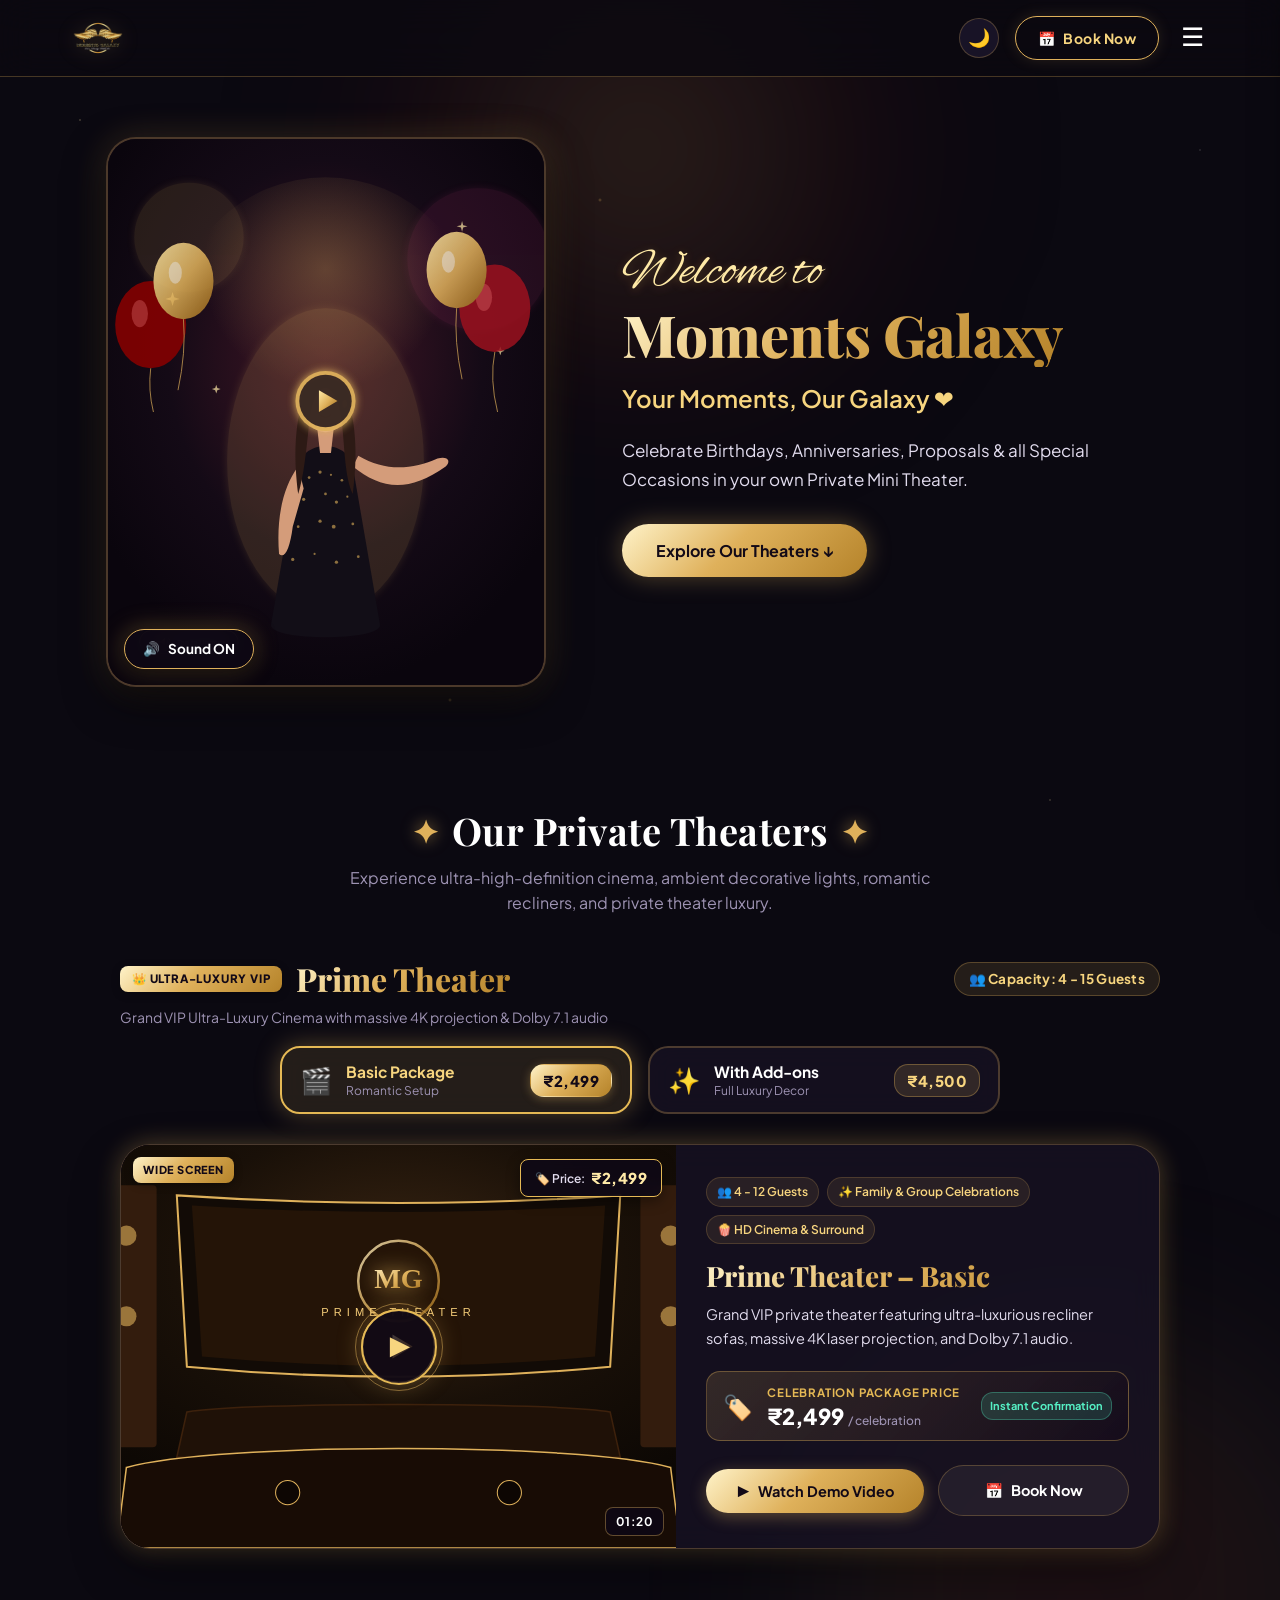
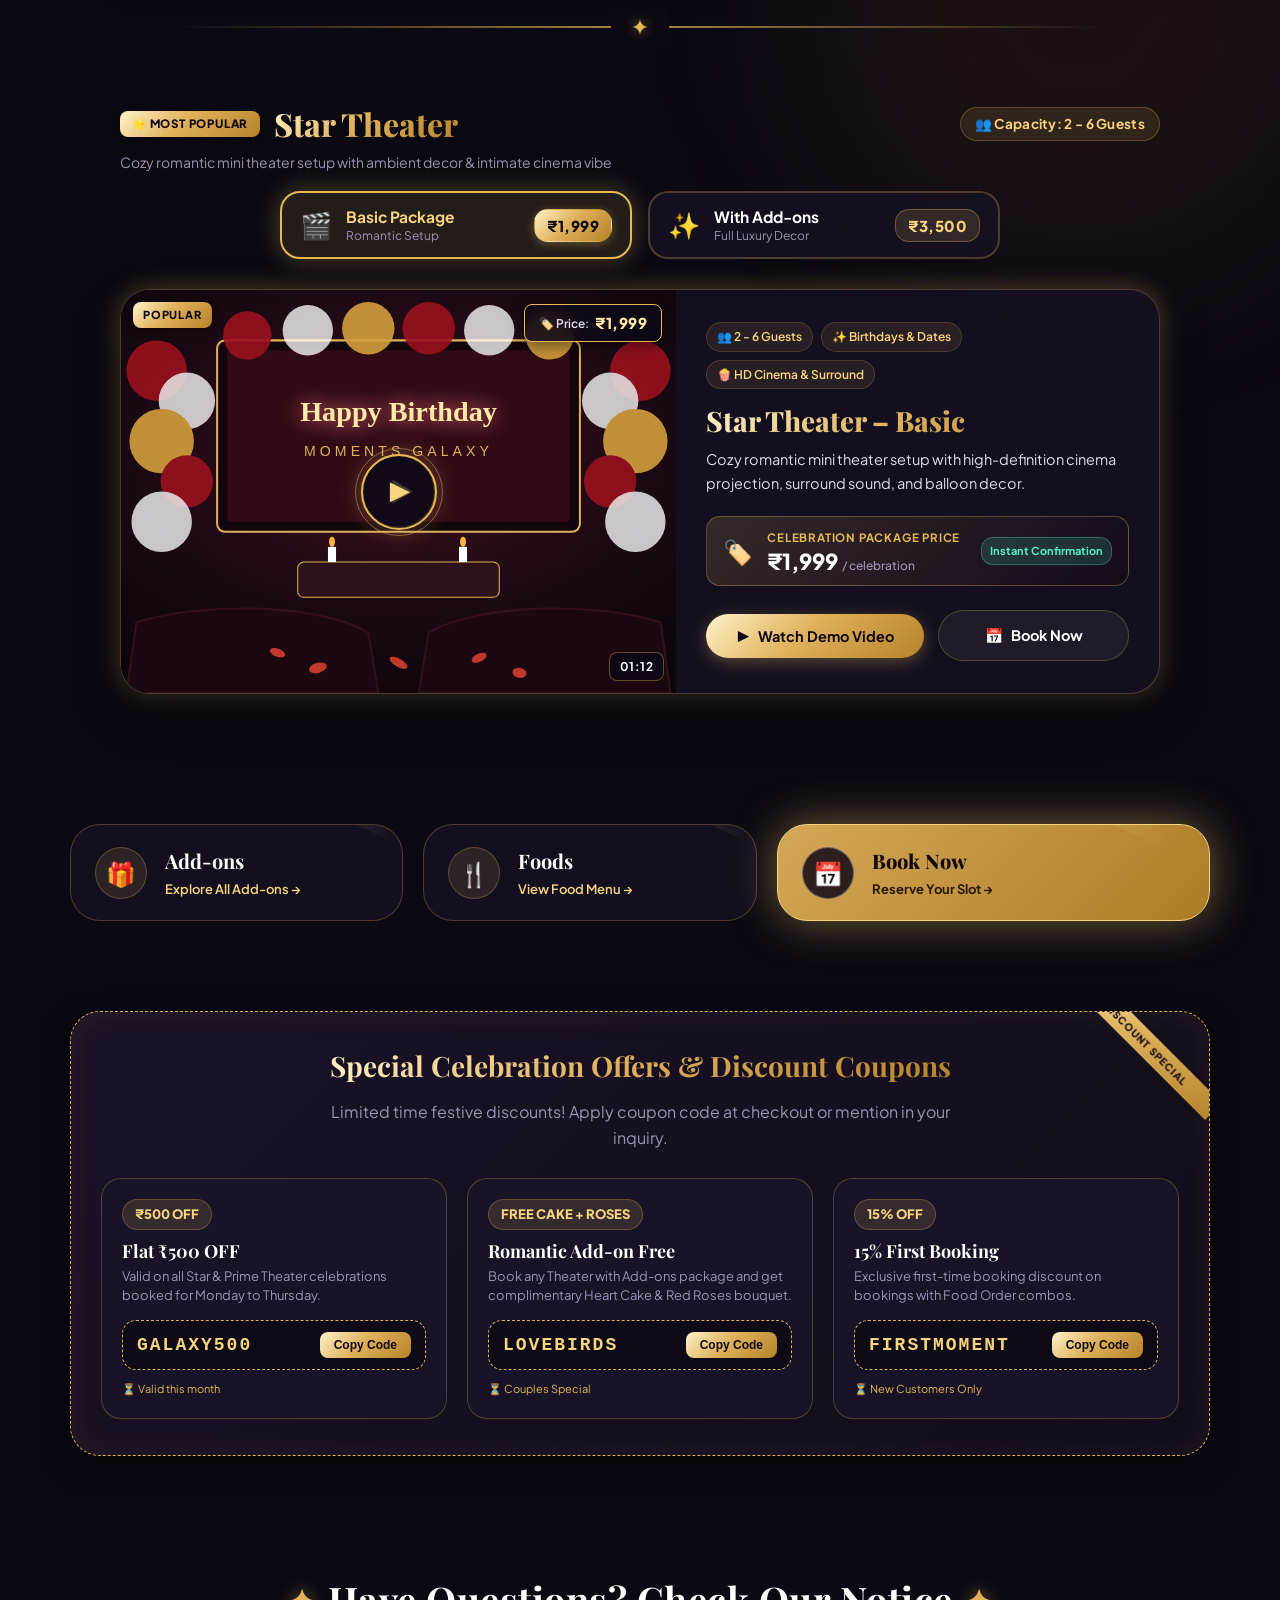
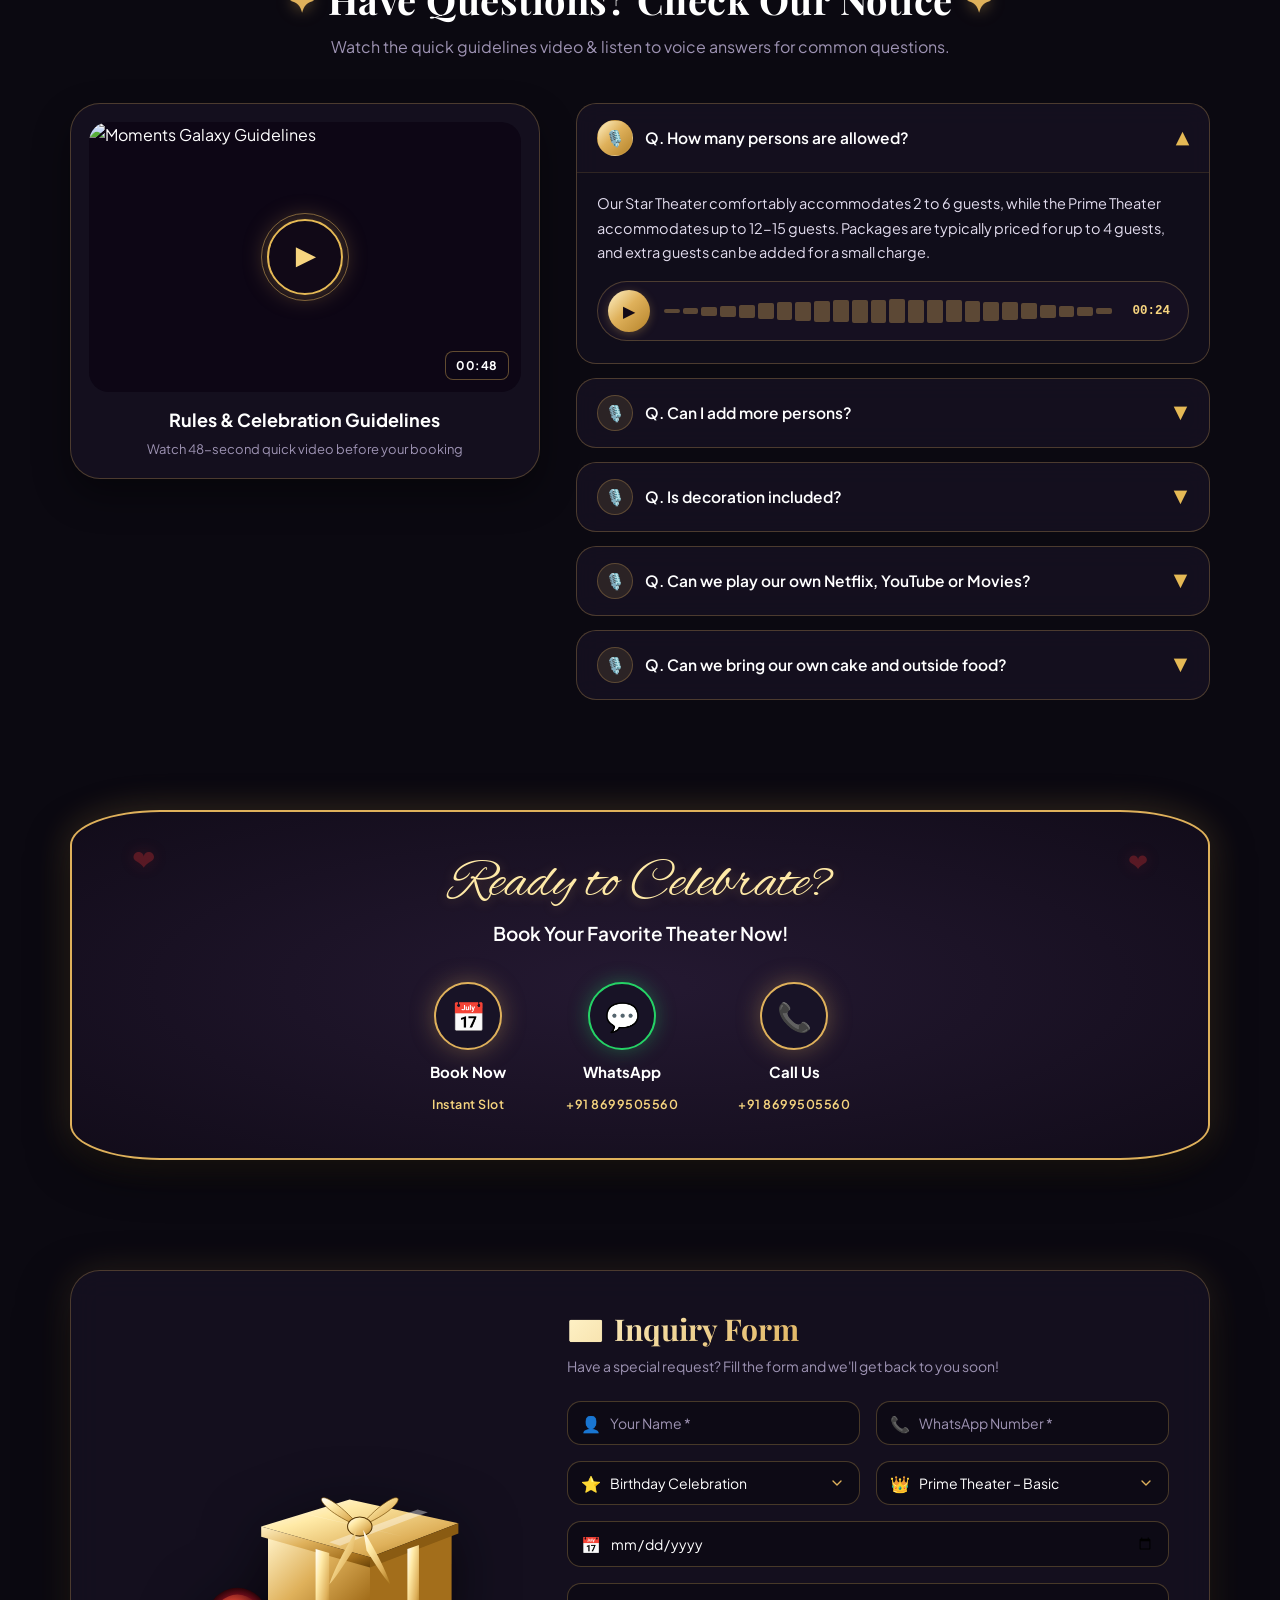
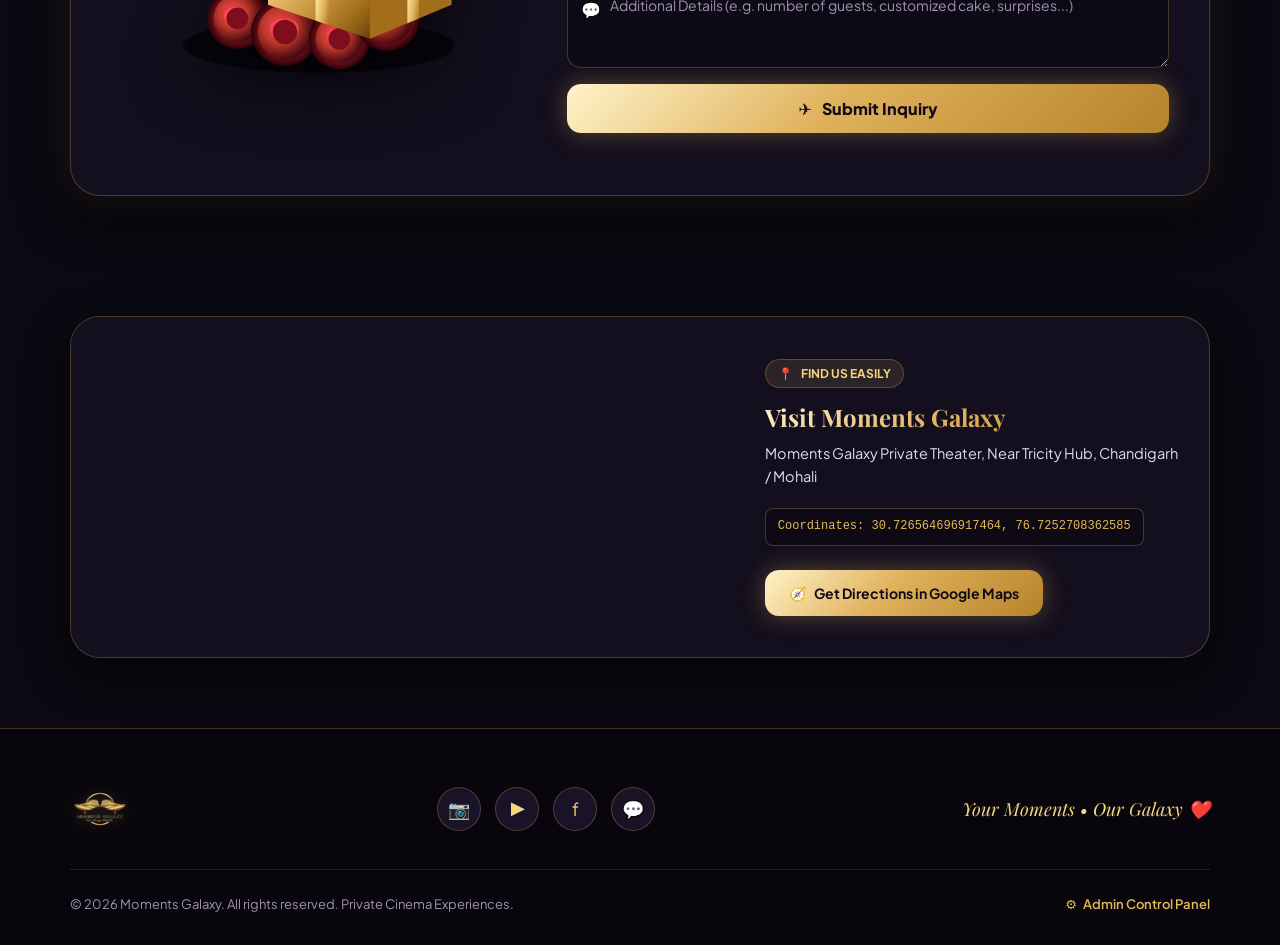
==== commit af61a2e4: "update" ====
--- a/index.html
+++ b/index.html
@@ -134,9 +134,9 @@
         </p>
       </div>
 
-      <!-- 2x2 Grid of Private Theater Demo Cards -->
-      <div class="theaters-grid" id="theatersGrid">
-        <!-- Rendered dynamically by data.js / app.js with default 4 items -->
+      <!-- Single Demo Video Showcase with 2 Package Select Buttons (Basic & With Add-ons) -->
+      <div class="theater-showcase-wrapper" id="theaterShowcaseWrapper">
+        <!-- Rendered dynamically by js/app.js -->
       </div>
 
     </div>
@@ -349,10 +349,10 @@
               <div class="input-icon-wrap">
                 <span class="input-icon">👑</span>
                 <select class="form-control" id="inqTheater" name="theater">
+                  <option value="Prime Theater – Basic">Prime Theater – Basic</option>
+                  <option value="Prime Theater – With Add-ons">Prime Theater – With Add-ons</option>
                   <option value="Star Theater – Basic">Star Theater – Basic</option>
                   <option value="Star Theater – With Add-ons">Star Theater – With Add-ons</option>
-                  <option value="Prime Theater – Basic">Prime Theater – Basic</option>
-                  <option value="Prime Theater – With Add-ons">Prime Theater – With Add-ons</option>
                   <option value="Need Recommendation">Need Recommendation</option>
                 </select>
               </div>
--- a/css/style.css
+++ b/css/style.css
@@ -836,6 +836,507 @@
 }
 
 /* ==========================================================================
+   02. SINGLE DEMO VIDEO SHOWCASE WITH 2 SELECT BUTTONS & PRICING
+   ========================================================================== */
+.theater-showcase-wrapper {
+  max-width: 1040px;
+  margin: 0 auto;
+}
+
+/* Theater Showcase Section (Prime Theater 1st, Star Theater 2nd) */
+.theater-showcase-section {
+  margin-bottom: 20px;
+}
+
+.theater-section-header {
+  display: flex;
+  align-items: center;
+  justify-content: space-between;
+  margin-bottom: 8px;
+  flex-wrap: wrap;
+  gap: 12px;
+}
+
+.theater-header-left {
+  display: flex;
+  align-items: center;
+  gap: 14px;
+}
+
+.theater-group-badge {
+  background: var(--gold-gradient);
+  color: #120917;
+  font-size: 11.5px;
+  font-weight: 800;
+  padding: 4px 12px;
+  border-radius: var(--radius-sm);
+  text-transform: uppercase;
+  letter-spacing: 0.8px;
+  box-shadow: 0 2px 8px rgba(0, 0, 0, 0.25);
+}
+
+.theater-group-title {
+  font-size: clamp(24px, 3.2vw, 32px);
+  font-weight: 800;
+  margin: 0;
+  line-height: 1.2;
+}
+
+.theater-group-meta {
+  font-size: 13.5px;
+  color: var(--gold-300);
+  background: rgba(223, 177, 91, 0.12);
+  border: 1px solid rgba(223, 177, 91, 0.28);
+  padding: 5px 14px;
+  border-radius: var(--radius-full);
+  font-weight: 700;
+  letter-spacing: 0.3px;
+}
+
+/* Decorative Divider between Prime and Star Theater */
+.theater-section-divider {
+  display: flex;
+  align-items: center;
+  justify-content: center;
+  margin: 60px 0;
+  position: relative;
+}
+
+.theater-section-divider::before {
+  content: '';
+  position: absolute;
+  left: 5%;
+  right: 5%;
+  height: 1.5px;
+  background: linear-gradient(90deg, transparent, var(--gold-border-bright), transparent);
+}
+
+.theater-section-divider .divider-sparkle {
+  position: relative;
+  background: var(--bg-primary);
+  padding: 0 20px;
+  color: var(--gold-400);
+  font-size: 22px;
+  text-shadow: 0 0 12px rgba(223, 177, 91, 0.6);
+}
+
+/* 1. Theater Nav Tabs (Star Theater / Prime Theater) */
+.theater-nav-tabs {
+  display: flex;
+  justify-content: center;
+  align-items: center;
+  gap: 16px;
+  margin-bottom: 24px;
+  flex-wrap: wrap;
+}
+
+.theater-tab-btn {
+  background: var(--bg-card);
+  backdrop-filter: blur(10px);
+  border: 1.5px solid var(--gold-border);
+  color: var(--text-secondary);
+  padding: 12px 28px;
+  border-radius: var(--radius-full);
+  font-family: inherit;
+  font-size: 15px;
+  font-weight: 700;
+  cursor: pointer;
+  display: inline-flex;
+  align-items: center;
+  gap: 12px;
+  transition: all var(--transition-fast);
+}
+
+.theater-tab-btn .tab-title {
+  font-size: 15px;
+  font-weight: 700;
+  color: var(--text-primary);
+}
+
+.theater-tab-btn .tab-meta {
+  font-size: 12px;
+  padding: 2px 8px;
+  border-radius: 12px;
+  background: rgba(223, 177, 91, 0.15);
+  color: var(--gold-300);
+  border: 1px solid rgba(223, 177, 91, 0.25);
+}
+
+.theater-tab-btn:hover {
+  border-color: var(--gold-400);
+  transform: translateY(-2px);
+  color: var(--gold-300);
+}
+
+.theater-tab-btn.active {
+  background: var(--gold-gradient);
+  border-color: transparent;
+  color: #120917;
+  box-shadow: var(--gold-glow);
+}
+
+.theater-tab-btn.active .tab-title {
+  color: #120917;
+}
+
+.theater-tab-btn.active .tab-meta {
+  background: rgba(18, 9, 23, 0.2);
+  color: #120917;
+  border-color: rgba(18, 9, 23, 0.3);
+  font-weight: 700;
+}
+
+/* 2. Package Select Tabs (Basic vs With Add-ons) */
+.package-select-tabs {
+  display: grid;
+  grid-template-columns: 1fr 1fr;
+  gap: 16px;
+  max-width: 720px;
+  margin: 0 auto 30px;
+}
+
+@media (max-width: 600px) {
+  .package-select-tabs {
+    grid-template-columns: 1fr;
+    gap: 12px;
+  }
+}
+
+.btn-pkg-select {
+  background: var(--bg-card);
+  backdrop-filter: blur(12px);
+  border: 2px solid var(--gold-border);
+  border-radius: var(--radius-lg);
+  padding: 14px 18px;
+  cursor: pointer;
+  text-align: left;
+  transition: all var(--transition-fast);
+  width: 100%;
+  font-family: inherit;
+}
+
+.pkg-btn-inner {
+  display: flex;
+  align-items: center;
+  gap: 14px;
+}
+
+.pkg-icon {
+  font-size: 26px;
+  line-height: 1;
+}
+
+.pkg-info {
+  display: flex;
+  flex-direction: column;
+  flex: 1;
+}
+
+.pkg-name {
+  font-size: 15.5px;
+  font-weight: 700;
+  color: var(--text-primary);
+}
+
+.pkg-sub {
+  font-size: 12px;
+  color: var(--text-muted);
+  margin-top: 2px;
+}
+
+.pkg-price-badge {
+  font-size: 15px;
+  font-weight: 800;
+  color: var(--gold-300);
+  background: rgba(223, 177, 91, 0.15);
+  border: 1px solid rgba(223, 177, 91, 0.35);
+  padding: 6px 12px;
+  border-radius: var(--radius-md);
+  letter-spacing: 0.5px;
+  white-space: nowrap;
+}
+
+.btn-pkg-select:hover {
+  border-color: var(--gold-400);
+  transform: translateY(-2px);
+  box-shadow: 0 8px 24px rgba(0, 0, 0, 0.3);
+}
+
+.btn-pkg-select.active {
+  background: rgba(223, 177, 91, 0.12);
+  border-color: var(--gold-400);
+  box-shadow: var(--gold-glow);
+}
+
+.btn-pkg-select.active .pkg-name {
+  color: var(--gold-300);
+}
+
+.btn-pkg-select.active .pkg-price-badge {
+  background: var(--gold-gradient);
+  color: #120917;
+  border-color: transparent;
+  box-shadow: 0 2px 10px rgba(223, 177, 91, 0.35);
+}
+
+/* 3. Single Grand Demo Video Showcase Card */
+.theater-showcase-card {
+  background: var(--bg-card);
+  backdrop-filter: blur(14px);
+  border-radius: var(--radius-xl);
+  border: 1.5px solid var(--gold-border);
+  overflow: hidden;
+  box-shadow: 0 20px 48px rgba(0, 0, 0, 0.4), var(--gold-glow);
+  display: grid;
+  grid-template-columns: 1.15fr 1fr;
+  align-items: stretch;
+  transition: all var(--transition-normal);
+}
+
+@media (max-width: 920px) {
+  .theater-showcase-card {
+    grid-template-columns: 1fr;
+  }
+}
+
+.showcase-video-col {
+  position: relative;
+  background: #0d0612;
+  display: flex;
+}
+
+.showcase-thumb {
+  width: 100%;
+  aspect-ratio: 16 / 9;
+  position: relative;
+  overflow: hidden;
+  cursor: pointer;
+  background: #0e0714;
+}
+
+.showcase-poster-img {
+  width: 100%;
+  height: 100%;
+  object-fit: cover;
+  transition: transform var(--transition-slow);
+}
+
+.showcase-thumb:hover .showcase-poster-img {
+  transform: scale(1.04);
+}
+
+/* Floating Price Tag on Video */
+.showcase-price-tag {
+  position: absolute;
+  top: 14px;
+  right: 14px;
+  background: rgba(14, 8, 22, 0.88);
+  backdrop-filter: blur(8px);
+  border: 1.5px solid var(--gold-400);
+  padding: 6px 14px;
+  border-radius: var(--radius-sm);
+  display: flex;
+  align-items: center;
+  gap: 6px;
+  z-index: 3;
+  box-shadow: 0 4px 14px rgba(0, 0, 0, 0.4);
+}
+
+.price-tag-prefix {
+  font-size: 12px;
+  font-weight: 600;
+  color: var(--text-secondary);
+}
+
+.price-tag-value {
+  font-size: 15px;
+  font-weight: 800;
+  color: #ffeaa7;
+  letter-spacing: 0.5px;
+}
+
+/* Body Column */
+.showcase-body-col {
+  padding: 32px 30px;
+  display: flex;
+  flex-direction: column;
+  justify-content: center;
+}
+
+@media (max-width: 600px) {
+  .showcase-body-col {
+    padding: 22px 18px;
+  }
+}
+
+.showcase-badge-row {
+  display: flex;
+  flex-wrap: wrap;
+  gap: 8px;
+  margin-bottom: 14px;
+}
+
+.showcase-title {
+  font-size: clamp(22px, 3vw, 28px);
+  font-weight: 800;
+  margin-bottom: 10px;
+  line-height: 1.25;
+}
+
+.showcase-desc {
+  font-size: 14.5px;
+  color: var(--text-secondary);
+  line-height: 1.65;
+  margin-bottom: 20px;
+}
+
+/* Luxury Price Callout Banner */
+.showcase-price-banner {
+  background: linear-gradient(135deg, rgba(223, 177, 91, 0.16) 0%, rgba(20, 10, 26, 0.6) 100%);
+  border: 1.5px solid rgba(223, 177, 91, 0.35);
+  border-radius: var(--radius-md);
+  padding: 12px 16px;
+  display: flex;
+  align-items: center;
+  gap: 14px;
+  margin-bottom: 24px;
+}
+
+.price-banner-icon {
+  font-size: 24px;
+}
+
+.price-banner-text {
+  display: flex;
+  flex-direction: column;
+  flex: 1;
+}
+
+.price-banner-label {
+  font-size: 11.5px;
+  font-weight: 700;
+  text-transform: uppercase;
+  letter-spacing: 0.8px;
+  color: var(--gold-400);
+}
+
+.price-banner-amount {
+  font-size: 22px;
+  font-weight: 800;
+  color: #ffffff;
+  line-height: 1.1;
+  margin-top: 2px;
+}
+
+.price-banner-amount small {
+  font-size: 12px;
+  font-weight: 500;
+  color: var(--text-muted);
+}
+
+.price-banner-tag {
+  font-size: 11px;
+  font-weight: 700;
+  background: rgba(85, 239, 196, 0.15);
+  color: #55efc4;
+  border: 1px solid rgba(85, 239, 196, 0.3);
+  padding: 4px 8px;
+  border-radius: 12px;
+  white-space: nowrap;
+}
+
+@media (max-width: 480px) {
+  .price-banner-tag {
+    display: none;
+  }
+}
+
+/* Action Buttons */
+.showcase-action-btns {
+  display: flex;
+  align-items: center;
+  gap: 14px;
+  margin-top: auto;
+}
+
+@media (max-width: 500px) {
+  .showcase-action-btns {
+    flex-direction: column;
+  }
+}
+
+.btn-watch-showcase {
+  flex: 1.2;
+  padding: 13px 20px;
+  border-radius: var(--radius-full);
+  background: var(--gold-gradient);
+  color: #120917;
+  font-family: inherit;
+  font-size: 14.5px;
+  font-weight: 700;
+  border: none;
+  cursor: pointer;
+  display: inline-flex;
+  align-items: center;
+  justify-content: center;
+  gap: 8px;
+  box-shadow: 0 4px 16px rgba(223, 177, 91, 0.35);
+  transition: all var(--transition-fast);
+}
+
+.btn-watch-showcase:hover {
+  transform: translateY(-2px) scale(1.02);
+  box-shadow: var(--gold-glow);
+}
+
+.btn-book-showcase {
+  flex: 1;
+  padding: 13px 20px;
+  border-radius: var(--radius-full);
+  background: rgba(255, 255, 255, 0.05);
+  border: 1.5px solid var(--gold-border);
+  color: var(--text-primary);
+  font-family: inherit;
+  font-size: 14.5px;
+  font-weight: 700;
+  display: inline-flex;
+  align-items: center;
+  justify-content: center;
+  gap: 8px;
+  text-decoration: none;
+  transition: all var(--transition-fast);
+}
+
+.btn-book-showcase:hover {
+  background: rgba(223, 177, 91, 0.15);
+  border-color: var(--gold-400);
+  color: var(--gold-300);
+  transform: translateY(-2px);
+}
+
+[data-theme="light"] .btn-book-showcase {
+  background: #ffffff;
+  color: #191424;
+}
+
+[data-theme="light"] .showcase-price-banner {
+  background: linear-gradient(135deg, rgba(184, 134, 45, 0.12) 0%, rgba(255, 255, 255, 0.9) 100%);
+}
+
+[data-theme="light"] .showcase-price-banner .price-banner-amount {
+  color: #191424;
+}
+
+[data-theme="light"] .showcase-price-tag {
+  background: rgba(255, 255, 255, 0.95);
+  border-color: #b8860b;
+}
+
+[data-theme="light"] .showcase-price-tag .price-tag-value {
+  color: #b8860b;
+}
+
+/* ==========================================================================
    03. BUTTONS: ADD-ONS, FOODS, BOOK NOW
    ========================================================================== */
 .quick-buttons-section {
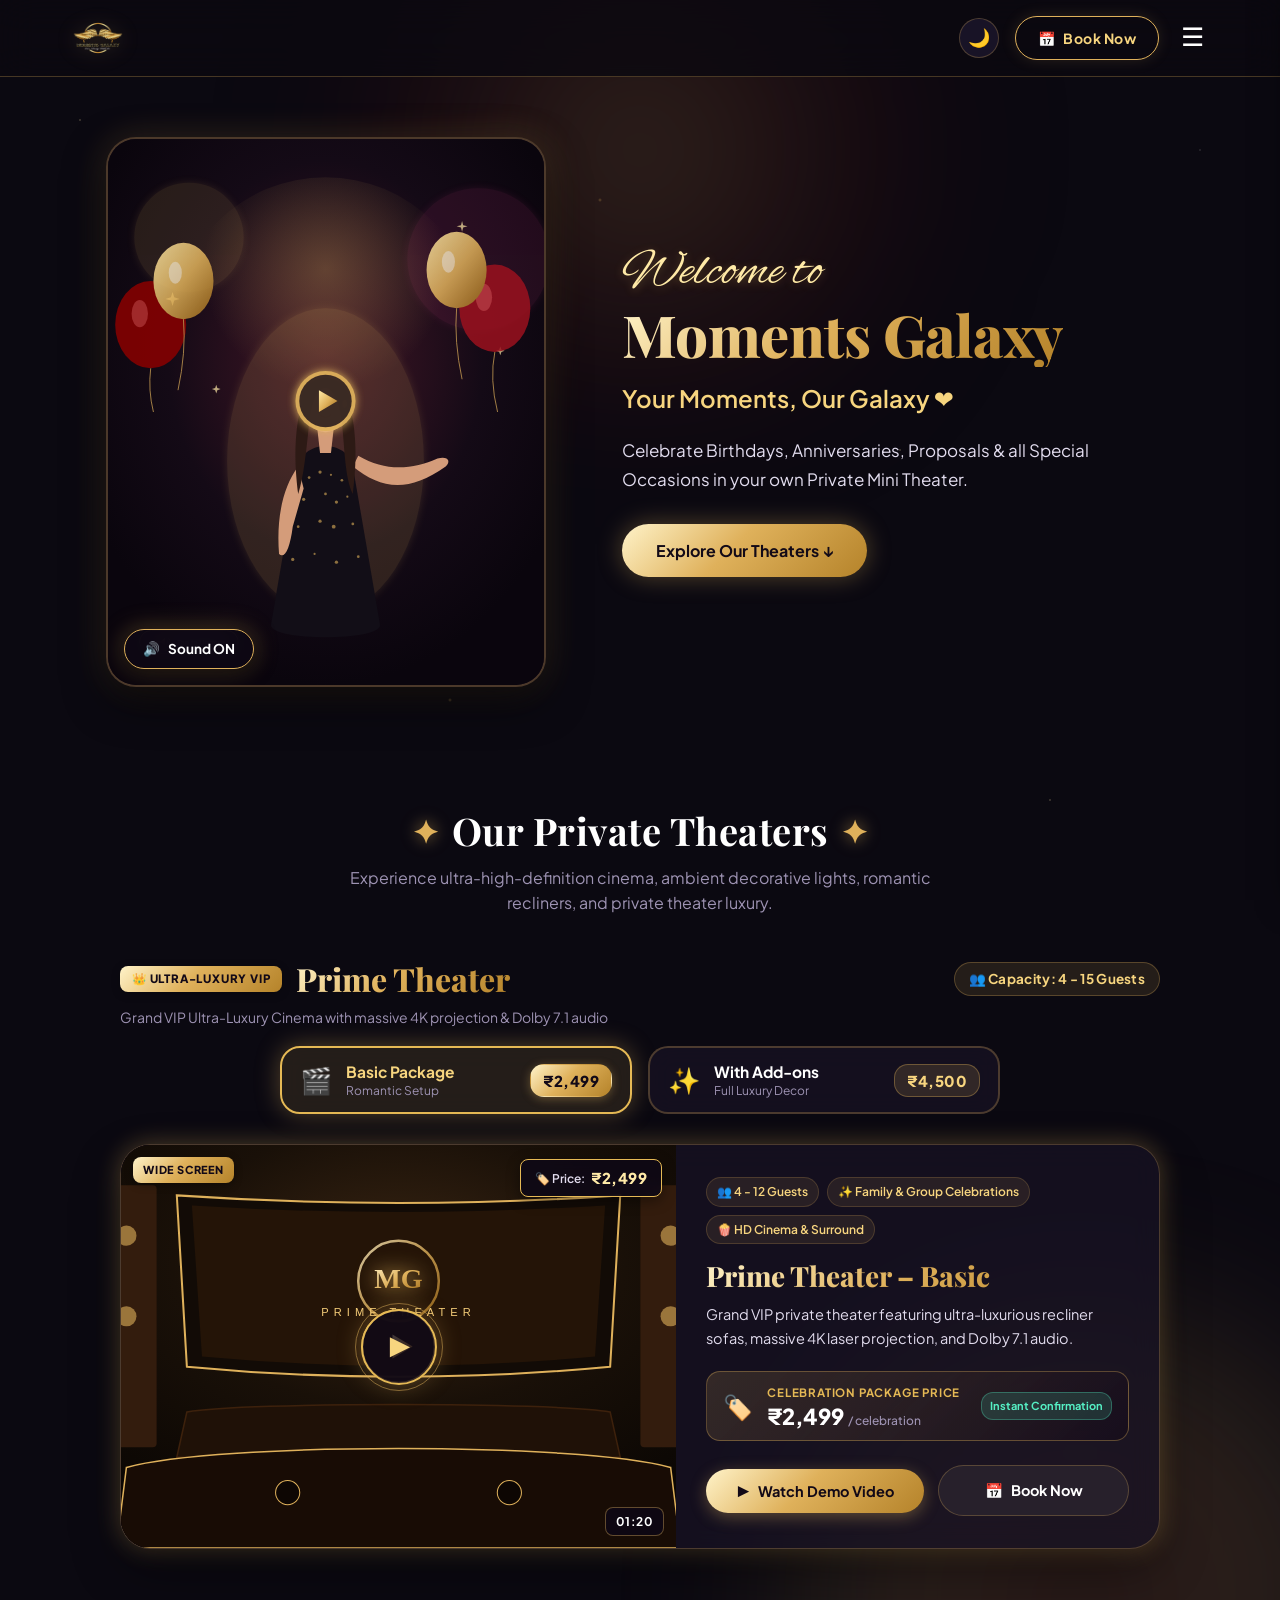
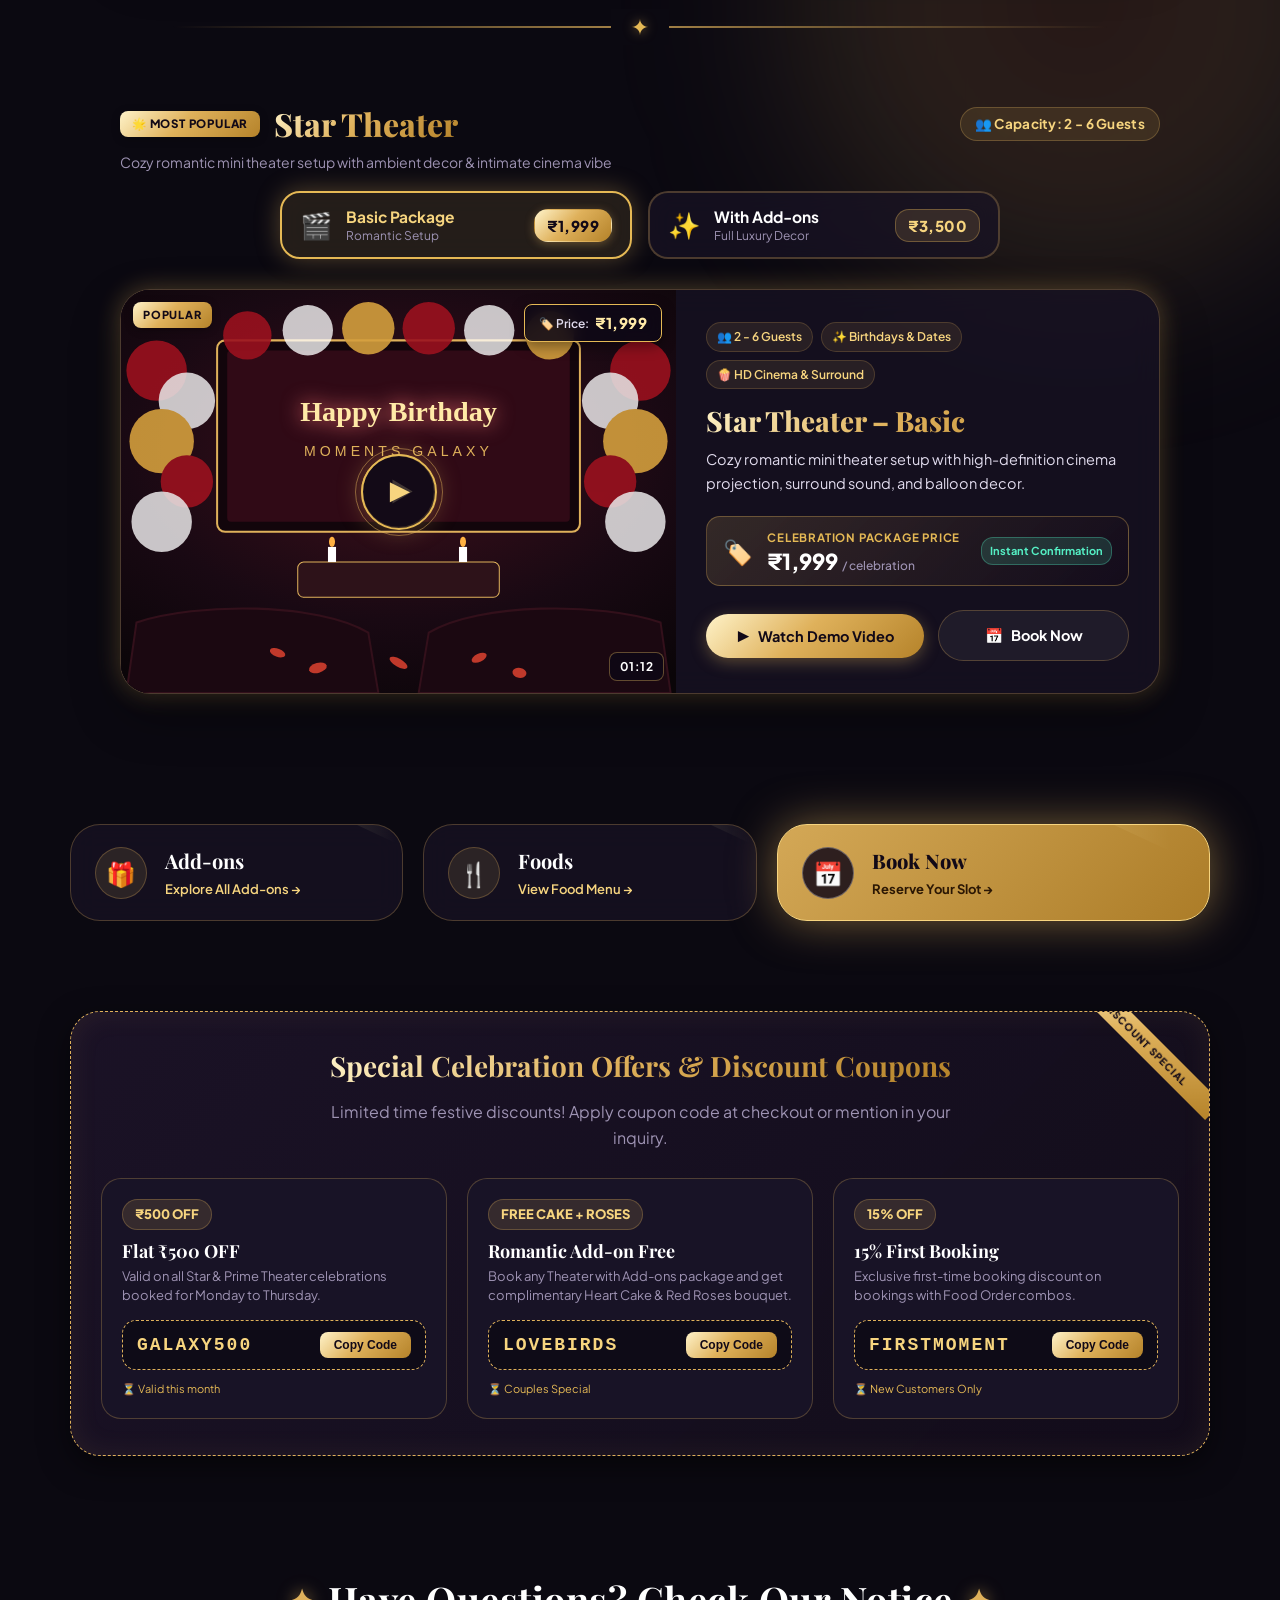
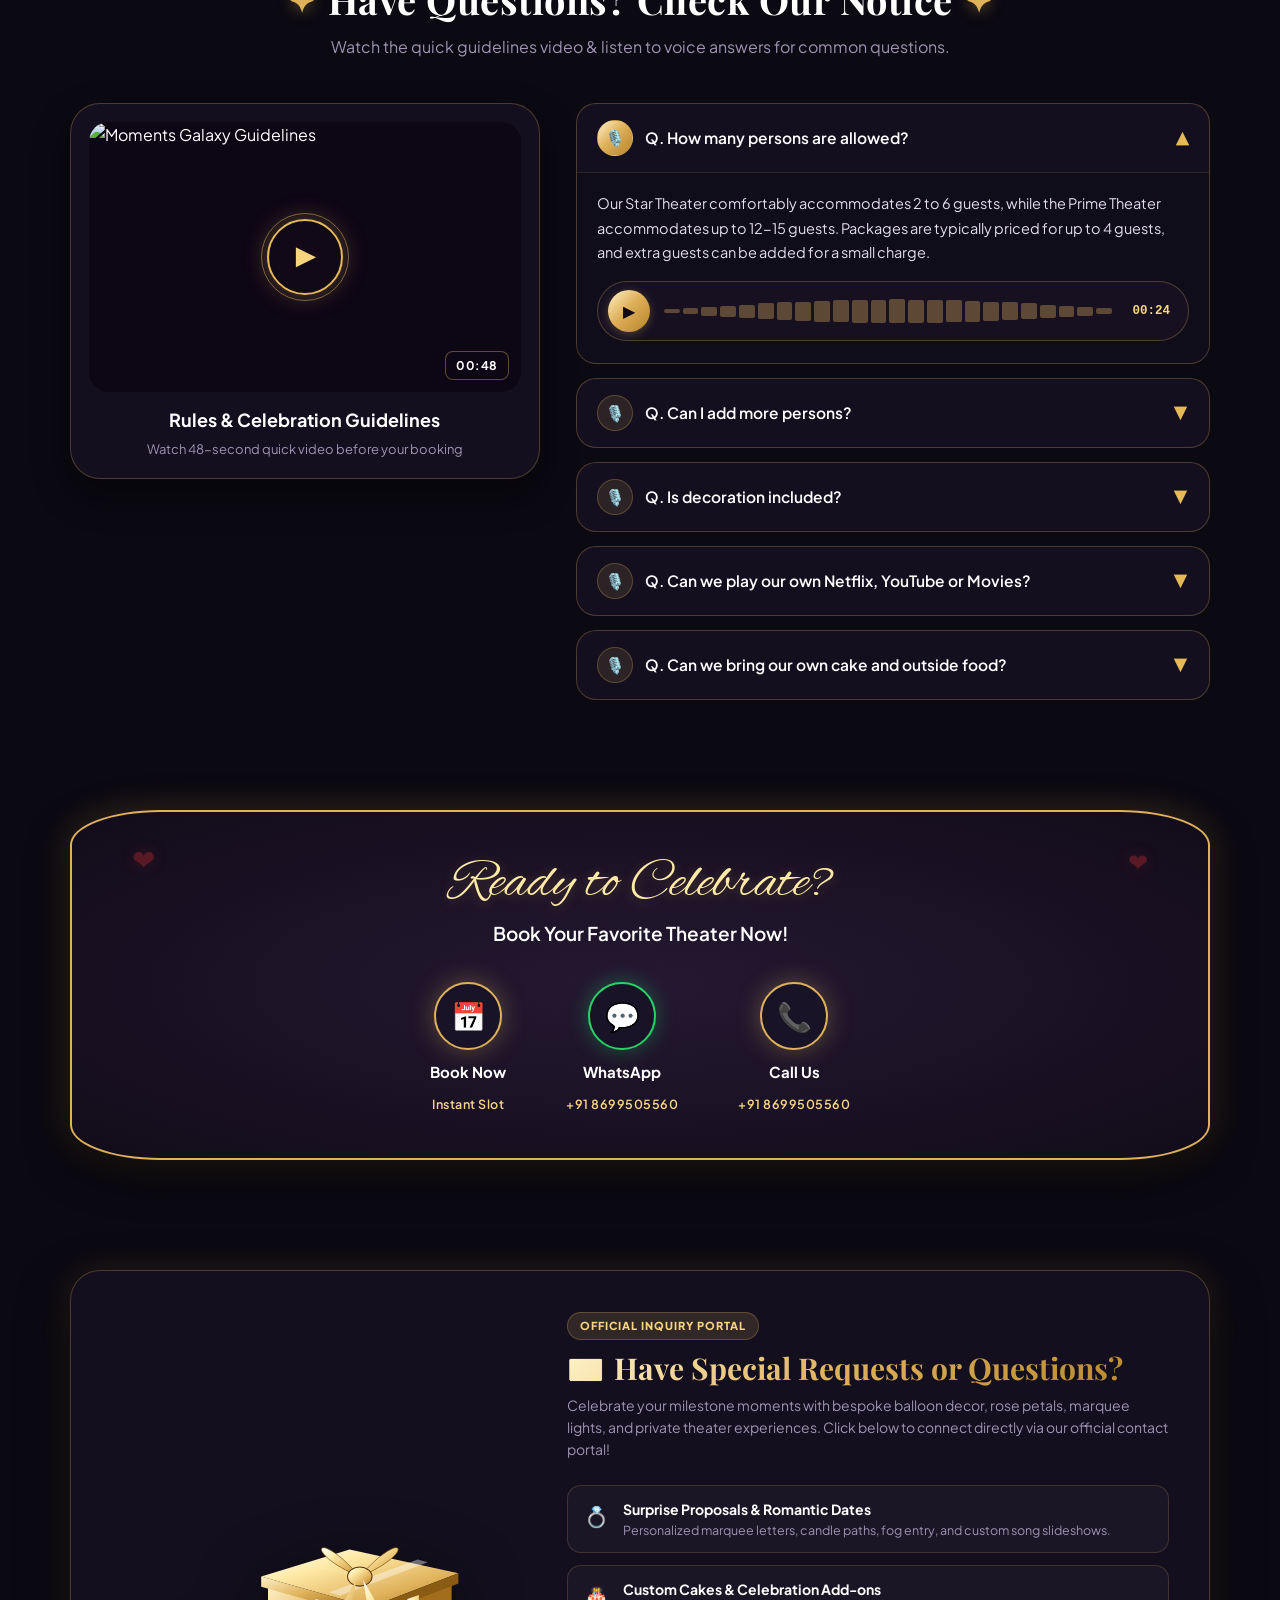
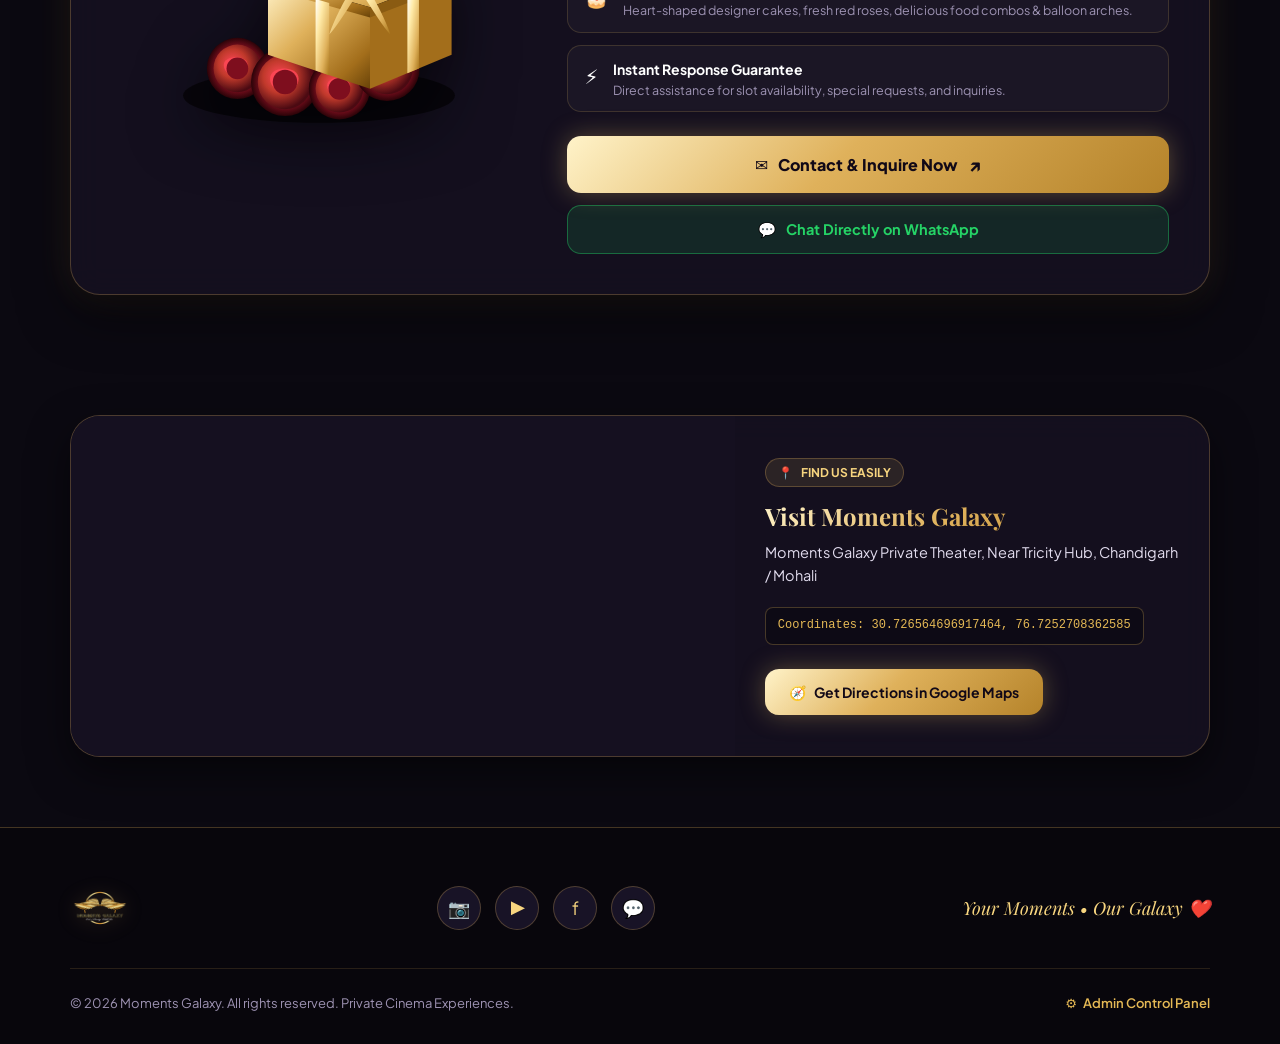
==== commit 5e839cc5: "update" ====
--- a/index.html
+++ b/index.html
@@ -62,7 +62,7 @@
       <li><a href="https://momentsgalaxy.com/food-order" id="drawerFoodLink" target="_blank"><span>🍴 Food Menu</span> <span>›</span></a></li>
       <li><a href="https://momentsgalaxy.com/booking" id="drawerBookLink" target="_blank" style="color: var(--gold-400);"><span>📅 Book Theater Now</span> <span>›</span></a></li>
       <li><a href="#notice"><span>📢 Guidelines & Voice FAQ</span> <span>›</span></a></li>
-      <li><a href="#inquiry"><span>✉️ Inquiry Form</span> <span>›</span></a></li>
+      <li><a href="https://momentsgalaxy.com/contact" id="drawerContactLink" target="_blank" rel="noopener"><span>✉️ Contact & Inquiries</span> <span>›</span></a></li>
       <li><a href="#location"><span>📍 Location & Map</span> <span>›</span></a></li>
       <li><a href="tel:8699505560" id="drawerCallLink"><span>📞 Call +91 8699505560</span> <span>›</span></a></li>
       <li><a href="https://wa.me/918699505560" id="drawerWaLink" target="_blank"><span>💬 WhatsApp Us</span> <span>›</span></a></li>
@@ -289,7 +289,8 @@
   </section>
 
   <!-- ==========================================================================
-       07. INQUIRY FORM SECTION
+       07. INQUIRY & CONTACT SECTION
+       Requirement: "inqury form button https://momentsgalaxy.com/contact is link se connect rhegi form nhi hoga vhn"
        ========================================================================== -->
   <section class="inquiry-section" id="inquiry">
     <div class="container">
@@ -300,89 +301,57 @@
           <img src="assets/images/luxury-gift-roses.svg" alt="Luxury Celebration Gifts & Roses">
         </div>
 
-        <!-- Right: Inquiry Form -->
+        <!-- Right: Inquiry Direct Action Portal (No Form Fields) -->
         <div class="inquiry-form-col">
           <div class="inquiry-header-box">
+            <span class="inquiry-badge-tag">OFFICIAL INQUIRY PORTAL</span>
             <h3 class="inquiry-header-title text-gold-gradient">
               <span>✉️</span>
-              <span>Inquiry Form</span>
+              <span>Have Special Requests or Questions?</span>
             </h3>
-            <p class="inquiry-header-sub">Have a special request? Fill the form and we'll get back to you soon!</p>
-          </div>
-
-          <form id="inquiryForm" class="inquiry-form-grid">
-            
-            <!-- Your Name * -->
-            <div class="form-group">
-              <div class="input-icon-wrap">
-                <span class="input-icon">👤</span>
-                <input type="text" class="form-control" id="inqName" name="name" placeholder="Your Name *" required>
+            <p class="inquiry-header-sub">Celebrate your milestone moments with bespoke balloon decor, rose petals, marquee lights, and private theater experiences. Click below to connect directly via our official contact portal!</p>
+          </div>
+
+          <!-- Feature perks list -->
+          <div class="inquiry-perks-grid">
+            <div class="inquiry-perk-card">
+              <span class="perk-icon">💍</span>
+              <div>
+                <strong>Surprise Proposals & Romantic Dates</strong>
+                <p>Personalized marquee letters, candle paths, fog entry, and custom song slideshows.</p>
               </div>
             </div>
 
-            <!-- WhatsApp Number * -->
-            <div class="form-group">
-              <div class="input-icon-wrap">
-                <span class="input-icon">📞</span>
-                <input type="tel" class="form-control" id="inqWhatsapp" name="whatsapp" placeholder="WhatsApp Number *" required>
+            <div class="inquiry-perk-card">
+              <span class="perk-icon">🎂</span>
+              <div>
+                <strong>Custom Cakes & Celebration Add-ons</strong>
+                <p>Heart-shaped designer cakes, fresh red roses, delicious food combos & balloon arches.</p>
               </div>
             </div>
 
-            <!-- Occasion -->
-            <div class="form-group">
-              <div class="input-icon-wrap">
-                <span class="input-icon">⭐</span>
-                <select class="form-control" id="inqOccasion" name="occasion">
-                  <option value="Birthday Celebration">Birthday Celebration</option>
-                  <option value="Anniversary Celebration">Anniversary Celebration</option>
-                  <option value="Marriage Proposal">Marriage Proposal</option>
-                  <option value="Romantic Date Night">Romantic Date Night</option>
-                  <option value="Private Movie Screening">Private Movie Screening</option>
-                  <option value="Baby Shower / Farewell">Baby Shower / Farewell</option>
-                  <option value="Other Special Occasion">Other Special Occasion</option>
-                </select>
+            <div class="inquiry-perk-card">
+              <span class="perk-icon">⚡</span>
+              <div>
+                <strong>Instant Response Guarantee</strong>
+                <p>Direct assistance for slot availability, special requests, and inquiries.</p>
               </div>
             </div>
-
-            <!-- Preferred Theater -->
-            <div class="form-group">
-              <div class="input-icon-wrap">
-                <span class="input-icon">👑</span>
-                <select class="form-control" id="inqTheater" name="theater">
-                  <option value="Prime Theater – Basic">Prime Theater – Basic</option>
-                  <option value="Prime Theater – With Add-ons">Prime Theater – With Add-ons</option>
-                  <option value="Star Theater – Basic">Star Theater – Basic</option>
-                  <option value="Star Theater – With Add-ons">Star Theater – With Add-ons</option>
-                  <option value="Need Recommendation">Need Recommendation</option>
-                </select>
-              </div>
-            </div>
-
-            <!-- Event Date -->
-            <div class="form-group form-group-full">
-              <div class="input-icon-wrap">
-                <span class="input-icon">📅</span>
-                <input type="date" class="form-control" id="inqDate" name="date" required>
-              </div>
-            </div>
-
-            <!-- Additional Details -->
-            <div class="form-group form-group-full">
-              <div class="input-icon-wrap">
-                <span class="input-icon" style="top: 14px;">💬</span>
-                <textarea class="form-control" id="inqDetails" name="details" placeholder="Additional Details (e.g. number of guests, customized cake, surprises...)"></textarea>
-              </div>
-            </div>
-
-            <!-- Submit Button -->
-            <div class="form-group form-group-full">
-              <button type="submit" class="btn-submit-inquiry" id="btnSubmitInquiry">
-                <span>✈</span>
-                <span>Submit Inquiry</span>
-              </button>
-            </div>
-
-          </form>
+          </div>
+
+          <!-- Direct Inquiry Button connecting to https://momentsgalaxy.com/contact -->
+          <div class="inquiry-action-buttons-wrap">
+            <a href="https://momentsgalaxy.com/contact" class="btn-submit-inquiry" id="btnInquiryContactLink" target="_blank" rel="noopener">
+              <span>✉️</span>
+              <span>Contact & Inquire Now</span>
+              <span class="btn-arrow" style="font-size: 18px;">↗</span>
+            </a>
+
+            <a href="https://wa.me/918699505560?text=Hi%20Moments%20Galaxy,%20I%20have%20an%20inquiry%20regarding%20booking%20a%20private%20theater!" class="btn-inquiry-secondary-wa" id="btnInquiryWaLink" target="_blank" rel="noopener">
+              <span>💬</span>
+              <span>Chat Directly on WhatsApp</span>
+            </a>
+          </div>
         </div>
 
       </div>
--- a/css/style.css
+++ b/css/style.css
@@ -6,7 +6,14 @@
 @import url('https://fonts.googleapis.com/css2?family=Cinzel:wght@500;600;700;800&family=Playfair+Display:ital,wght@0,500;0,600;0,700;0,800;1,400;1,600&family=Plus+Jakarta+Sans:wght@300;400;500;600;700;800&family=Alex+Brush&display=swap');
 
 :root {
-  /* Dark Luxury Theme (Default) */
+  /* Default Theme Settings */
+  --theme-id: "obsidian-gold";
+  --theme-accent-rgb: 223, 177, 91;
+  --ambient-glow-color-1: rgba(223, 177, 91, 0.20);
+  --ambient-glow-color-2: rgba(139, 0, 0, 0.10);
+  --star-color-1: rgba(255, 234, 167, 0.7);
+
+  /* Dark Luxury Theme (Default: Obsidian Gold) */
   --bg-primary: #0b0911;
   --bg-secondary: #130f1e;
   --bg-surface: #181326;
@@ -54,13 +61,168 @@
   --transition-slow: 0.6s cubic-bezier(0.16, 1, 0.3, 1);
 }
 
-/* Light Luxury Mode Override */
-[data-theme="light"] {
+/* ==========================================================================
+   4 PRO LUXURY COLOR THEMES FOR MOMENTS GALAXY
+   Selectable directly via Admin Panel (100% Reactive)
+   1. obsidian-gold   : Royal Obsidian Gold (Signature VIP Cinema)
+   2. ruby-rose       : Midnight Ruby Rose (Romance & Candlelight Dates)
+   3. emerald-royalty : Imperial Emerald Royalty (Exclusive VIP Lounge)
+   4. sapphire-galaxy : Cosmic Sapphire Galaxy (Electric Starry Cinema)
+   ========================================================================== */
+
+/* Theme 1: Royal Obsidian Gold */
+[data-color-theme="obsidian-gold"],
+:root:not([data-color-theme]) {
+  --theme-id: "obsidian-gold";
+  --theme-accent-rgb: 223, 177, 91;
+  --bg-primary: #0b0911;
+  --bg-secondary: #130f1e;
+  --bg-surface: #181326;
+  --bg-surface-elevated: #221b33;
+  --bg-card: rgba(24, 18, 36, 0.72);
+  --bg-card-hover: rgba(35, 27, 52, 0.88);
+  --bg-input: rgba(14, 11, 22, 0.85);
+
+  --gold-100: #fff9e6;
+  --gold-200: #ffeaa7;
+  --gold-300: #f7d57f;
+  --gold-400: #e5b955;
+  --gold-500: #dfb15b;
+  --gold-600: #c69431;
+  --gold-700: #996d19;
+  --gold-gradient: linear-gradient(135deg, #fff3c9 0%, #dfb15b 45%, #b5832a 100%);
+  --gold-gradient-soft: linear-gradient(135deg, rgba(255, 234, 167, 0.15) 0%, rgba(223, 177, 91, 0.05) 100%);
+  --gold-border: rgba(223, 177, 91, 0.28);
+  --gold-border-bright: rgba(223, 177, 91, 0.75);
+  --gold-glow: 0 0 25px rgba(223, 177, 91, 0.35);
+  --gold-glow-lg: 0 0 45px rgba(223, 177, 91, 0.5);
+
+  --text-primary: #ffffff;
+  --text-secondary: #e2dcee;
+  --text-muted: #9e93b3;
+  --text-gold: #dfb15b;
+
+  --ambient-glow-color-1: rgba(223, 177, 91, 0.20);
+  --ambient-glow-color-2: rgba(139, 0, 0, 0.10);
+  --star-color-1: rgba(255, 234, 167, 0.7);
+}
+
+/* Theme 2: Midnight Ruby Rose */
+[data-color-theme="ruby-rose"] {
+  --theme-id: "ruby-rose";
+  --theme-accent-rgb: 230, 57, 70;
+  --bg-primary: #0d060c;
+  --bg-secondary: #170914;
+  --bg-surface: #220e1d;
+  --bg-surface-elevated: #2f1328;
+  --bg-card: rgba(34, 14, 29, 0.78);
+  --bg-card-hover: rgba(48, 19, 41, 0.92);
+  --bg-input: rgba(23, 9, 20, 0.88);
+
+  --gold-100: #ffe4e9;
+  --gold-200: #ffccd5;
+  --gold-300: #ff758f;
+  --gold-400: #ff4d6d;
+  --gold-500: #e63946;
+  --gold-600: #c9184a;
+  --gold-700: #a4133c;
+  --gold-gradient: linear-gradient(135deg, #ff8fa3 0%, #e63946 45%, #800f2f 100%);
+  --gold-gradient-soft: linear-gradient(135deg, rgba(255, 117, 143, 0.18) 0%, rgba(230, 57, 70, 0.06) 100%);
+  --gold-border: rgba(230, 57, 70, 0.35);
+  --gold-border-bright: rgba(255, 77, 109, 0.85);
+  --gold-glow: 0 0 25px rgba(230, 57, 70, 0.42);
+  --gold-glow-lg: 0 0 45px rgba(255, 51, 102, 0.58);
+
+  --text-primary: #ffffff;
+  --text-secondary: #fce7f3;
+  --text-muted: #bfa6b4;
+  --text-gold: #ff4d6d;
+
+  --ambient-glow-color-1: rgba(230, 57, 70, 0.25);
+  --ambient-glow-color-2: rgba(255, 117, 143, 0.14);
+  --star-color-1: rgba(255, 182, 193, 0.75);
+}
+
+/* Theme 3: Imperial Emerald Royalty */
+[data-color-theme="emerald-royalty"] {
+  --theme-id: "emerald-royalty";
+  --theme-accent-rgb: 16, 185, 129;
+  --bg-primary: #05120d;
+  --bg-secondary: #0a1c15;
+  --bg-surface: #0f271e;
+  --bg-surface-elevated: #15382b;
+  --bg-card: rgba(15, 39, 30, 0.78);
+  --bg-card-hover: rgba(21, 56, 43, 0.92);
+  --bg-input: rgba(10, 28, 21, 0.88);
+
+  --gold-100: #ecfdf5;
+  --gold-200: #d1fae5;
+  --gold-300: #6ee7b7;
+  --gold-400: #34d399;
+  --gold-500: #10b981;
+  --gold-600: #059669;
+  --gold-700: #047857;
+  --gold-gradient: linear-gradient(135deg, #a7f3d0 0%, #10b981 45%, #064e3b 100%);
+  --gold-gradient-soft: linear-gradient(135deg, rgba(52, 211, 153, 0.18) 0%, rgba(16, 185, 129, 0.06) 100%);
+  --gold-border: rgba(16, 185, 129, 0.35);
+  --gold-border-bright: rgba(52, 211, 153, 0.85);
+  --gold-glow: 0 0 25px rgba(16, 185, 129, 0.42);
+  --gold-glow-lg: 0 0 45px rgba(52, 211, 153, 0.58);
+
+  --text-primary: #ffffff;
+  --text-secondary: #d1fae5;
+  --text-muted: #95b6a7;
+  --text-gold: #10b981;
+
+  --ambient-glow-color-1: rgba(16, 185, 129, 0.24);
+  --ambient-glow-color-2: rgba(5, 150, 105, 0.14);
+  --star-color-1: rgba(167, 243, 208, 0.75);
+}
+
+/* Theme 4: Cosmic Sapphire Galaxy */
+[data-color-theme="sapphire-galaxy"] {
+  --theme-id: "sapphire-galaxy";
+  --theme-accent-rgb: 14, 165, 233;
+  --bg-primary: #050b16;
+  --bg-secondary: #091322;
+  --bg-surface: #0e1c31;
+  --bg-surface-elevated: #142844;
+  --bg-card: rgba(14, 28, 49, 0.78);
+  --bg-card-hover: rgba(20, 40, 68, 0.92);
+  --bg-input: rgba(9, 19, 34, 0.88);
+
+  --gold-100: #f0f9ff;
+  --gold-200: #bae6fd;
+  --gold-300: #7dd3fc;
+  --gold-400: #38bdf8;
+  --gold-500: #0ea5e9;
+  --gold-600: #0284c7;
+  --gold-700: #0369a1;
+  --gold-gradient: linear-gradient(135deg, #7dd3fc 0%, #0ea5e9 45%, #075985 100%);
+  --gold-gradient-soft: linear-gradient(135deg, rgba(56, 189, 248, 0.18) 0%, rgba(14, 165, 233, 0.06) 100%);
+  --gold-border: rgba(14, 165, 233, 0.35);
+  --gold-border-bright: rgba(56, 189, 248, 0.85);
+  --gold-glow: 0 0 25px rgba(14, 165, 233, 0.42);
+  --gold-glow-lg: 0 0 45px rgba(56, 189, 248, 0.58);
+
+  --text-primary: #ffffff;
+  --text-secondary: #e0f2fe;
+  --text-muted: #8ca8c7;
+  --text-gold: #38bdf8;
+
+  --ambient-glow-color-1: rgba(14, 165, 233, 0.25);
+  --ambient-glow-color-2: rgba(99, 102, 241, 0.16);
+  --star-color-1: rgba(186, 230, 253, 0.75);
+}
+
+/* Light Luxury Mode Overrides per Theme */
+[data-theme="light"],
+[data-theme="light"][data-color-theme="obsidian-gold"] {
   --bg-primary: #faf6ee;
   --bg-secondary: #f2e9dc;
   --bg-surface: #ffffff;
   --bg-surface-elevated: #ffffff;
-  --bg-card: rgba(255, 255, 255, 0.85);
+  --bg-card: rgba(255, 255, 255, 0.88);
   --bg-card-hover: rgba(255, 255, 255, 0.98);
   --bg-input: #ffffff;
 
@@ -73,6 +235,66 @@
   --text-secondary: #423854;
   --text-muted: #6f6583;
   --text-gold: #b8860b;
+}
+
+[data-theme="light"][data-color-theme="ruby-rose"] {
+  --bg-primary: #fdf6f7;
+  --bg-secondary: #fae8eb;
+  --bg-surface: #ffffff;
+  --bg-surface-elevated: #ffffff;
+  --bg-card: rgba(255, 255, 255, 0.90);
+  --bg-card-hover: #ffffff;
+  --bg-input: #ffffff;
+
+  --gold-gradient: linear-gradient(135deg, #ff758f 0%, #c9184a 50%, #800f2f 100%);
+  --gold-border: rgba(201, 24, 74, 0.32);
+  --gold-border-bright: rgba(201, 24, 74, 0.85);
+  --gold-glow: 0 4px 20px rgba(201, 24, 74, 0.25);
+
+  --text-primary: #200a12;
+  --text-secondary: #4e2230;
+  --text-muted: #7e5362;
+  --text-gold: #c9184a;
+}
+
+[data-theme="light"][data-color-theme="emerald-royalty"] {
+  --bg-primary: #f3faf6;
+  --bg-secondary: #e2f5ec;
+  --bg-surface: #ffffff;
+  --bg-surface-elevated: #ffffff;
+  --bg-card: rgba(255, 255, 255, 0.90);
+  --bg-card-hover: #ffffff;
+  --bg-input: #ffffff;
+
+  --gold-gradient: linear-gradient(135deg, #34d399 0%, #059669 50%, #064e3b 100%);
+  --gold-border: rgba(5, 150, 105, 0.32);
+  --gold-border-bright: rgba(5, 150, 105, 0.85);
+  --gold-glow: 0 4px 20px rgba(5, 150, 105, 0.25);
+
+  --text-primary: #092218;
+  --text-secondary: #1a4233;
+  --text-muted: #4e7363;
+  --text-gold: #059669;
+}
+
+[data-theme="light"][data-color-theme="sapphire-galaxy"] {
+  --bg-primary: #f2f8fc;
+  --bg-secondary: #e1eff9;
+  --bg-surface: #ffffff;
+  --bg-surface-elevated: #ffffff;
+  --bg-card: rgba(255, 255, 255, 0.90);
+  --bg-card-hover: #ffffff;
+  --bg-input: #ffffff;
+
+  --gold-gradient: linear-gradient(135deg, #38bdf8 0%, #0284c7 50%, #075985 100%);
+  --gold-border: rgba(2, 132, 199, 0.32);
+  --gold-border-bright: rgba(2, 132, 199, 0.85);
+  --gold-glow: 0 4px 20px rgba(2, 132, 199, 0.25);
+
+  --text-primary: #0b1a2e;
+  --text-secondary: #223751;
+  --text-muted: #556c87;
+  --text-gold: #0284c7;
 }
 
 /* Base Resets */
@@ -110,16 +332,17 @@
   height: 100%;
   pointer-events: none;
   background-image: 
-    radial-gradient(1.5px 1.5px at 80px 120px, rgba(255, 234, 167, 0.7), transparent),
+    radial-gradient(1.5px 1.5px at 80px 120px, var(--star-color-1, rgba(255, 234, 167, 0.7)), transparent),
     radial-gradient(1px 1px at 300px 350px, rgba(255, 255, 255, 0.6), transparent),
-    radial-gradient(2px 2px at 600px 200px, rgba(223, 177, 91, 0.8), transparent),
-    radial-gradient(1.5px 1.5px at 900px 450px, rgba(255, 234, 167, 0.6), transparent),
+    radial-gradient(2px 2px at 600px 200px, var(--gold-border-bright, rgba(var(--theme-accent-rgb), 0.8)), transparent),
+    radial-gradient(1.5px 1.5px at 900px 450px, var(--star-color-1, rgba(255, 234, 167, 0.6)), transparent),
     radial-gradient(1px 1px at 1200px 150px, rgba(255, 255, 255, 0.7), transparent),
-    radial-gradient(2px 2px at 450px 700px, rgba(223, 177, 91, 0.7), transparent),
-    radial-gradient(1.5px 1.5px at 1050px 800px, rgba(255, 234, 167, 0.6), transparent);
+    radial-gradient(2px 2px at 450px 700px, var(--gold-border-bright, rgba(var(--theme-accent-rgb), 0.7)), transparent),
+    radial-gradient(1.5px 1.5px at 1050px 800px, var(--star-color-1, rgba(255, 234, 167, 0.6)), transparent);
   background-size: 1300px 900px;
   opacity: 0.45;
   z-index: 0;
+  transition: opacity var(--transition-normal);
 }
 
 [data-theme="light"] body::before {
@@ -134,10 +357,11 @@
   transform: translateX(-50%);
   width: 700px;
   height: 500px;
-  background: radial-gradient(circle, rgba(223, 177, 91, 0.18) 0%, rgba(139, 0, 0, 0.08) 50%, transparent 75%);
+  background: radial-gradient(circle, var(--ambient-glow-color-1, rgba(var(--theme-accent-rgb), 0.18)) 0%, var(--ambient-glow-color-2, rgba(139, 0, 0, 0.08)) 50%, transparent 75%);
   filter: blur(80px);
   pointer-events: none;
   z-index: 0;
+  transition: background 0.6s ease;
 }
 
 .ambient-glow-2 {
@@ -146,10 +370,11 @@
   right: -100px;
   width: 600px;
   height: 600px;
-  background: radial-gradient(circle, rgba(139, 0, 0, 0.14) 0%, rgba(223, 177, 91, 0.08) 50%, transparent 75%);
+  background: radial-gradient(circle, var(--ambient-glow-color-2, rgba(139, 0, 0, 0.14)) 0%, var(--ambient-glow-color-1, rgba(var(--theme-accent-rgb), 0.08)) 50%, transparent 75%);
   filter: blur(90px);
   pointer-events: none;
   z-index: 0;
+  transition: background 0.6s ease;
 }
 
 /* Containers */
@@ -204,7 +429,7 @@
 .section-title .sparkle {
   color: var(--gold-500);
   font-size: 0.85em;
-  filter: drop-shadow(0 0 8px rgba(223, 177, 91, 0.6));
+  filter: drop-shadow(0 0 8px rgba(var(--theme-accent-rgb), 0.6));
   animation: pulseSparkle 2s ease-in-out infinite alternate;
 }
 
@@ -258,7 +483,7 @@
   height: 56px;
   width: auto;
   object-fit: contain;
-  filter: drop-shadow(0 2px 10px rgba(223, 177, 91, 0.25));
+  filter: drop-shadow(0 2px 10px rgba(var(--theme-accent-rgb), 0.25));
   transition: transform var(--transition-fast);
 }
 
@@ -288,7 +513,7 @@
   text-decoration: none;
   letter-spacing: 0.5px;
   transition: all var(--transition-fast);
-  box-shadow: 0 0 15px rgba(223, 177, 91, 0.15);
+  box-shadow: 0 0 15px rgba(var(--theme-accent-rgb), 0.15);
 }
 
 .btn-book-header:hover {
@@ -470,7 +695,7 @@
   margin: 0 auto;
   border-radius: var(--radius-xl);
   overflow: hidden;
-  box-shadow: 0 15px 40px rgba(0, 0, 0, 0.6), 0 0 35px rgba(223, 177, 91, 0.2);
+  box-shadow: 0 15px 40px rgba(0, 0, 0, 0.6), 0 0 35px rgba(var(--theme-accent-rgb), 0.2);
   border: 2px solid var(--gold-border);
   background: #140b18;
   cursor: pointer;
@@ -527,8 +752,8 @@
 }
 
 @keyframes pulseUnmute {
-  0% { transform: scale(1); box-shadow: 0 0 10px rgba(223, 177, 91, 0.4); }
-  100% { transform: scale(1.08); box-shadow: 0 0 25px rgba(223, 177, 91, 0.85); }
+  0% { transform: scale(1); box-shadow: 0 0 10px rgba(var(--theme-accent-rgb), 0.4); }
+  100% { transform: scale(1.08); box-shadow: 0 0 25px rgba(var(--theme-accent-rgb), 0.85); }
 }
 
 /* Center Glowing Play Button */
@@ -558,7 +783,7 @@
   position: absolute;
   inset: -8px;
   border-radius: 50%;
-  border: 1.5px solid rgba(223, 177, 91, 0.5);
+  border: 1.5px solid rgba(var(--theme-accent-rgb), 0.5);
   animation: playRipple 2s linear infinite;
 }
 
@@ -586,7 +811,7 @@
   line-height: 1;
   margin-bottom: 2px;
   display: block;
-  text-shadow: 0 2px 10px rgba(223, 177, 91, 0.3);
+  text-shadow: 0 2px 10px rgba(var(--theme-accent-rgb), 0.3);
 }
 
 .hero-main-title {
@@ -713,7 +938,7 @@
   right: 12px;
   background: rgba(14, 8, 22, 0.85);
   backdrop-filter: blur(6px);
-  border: 1px solid rgba(223, 177, 91, 0.4);
+  border: 1px solid rgba(var(--theme-accent-rgb), 0.4);
   color: #ffffff;
   font-size: 12px;
   font-weight: 700;
@@ -777,9 +1002,9 @@
   font-weight: 600;
   padding: 4px 10px;
   border-radius: var(--radius-full);
-  background: rgba(223, 177, 91, 0.1);
+  background: rgba(var(--theme-accent-rgb), 0.1);
   color: var(--gold-300);
-  border: 1px solid rgba(223, 177, 91, 0.2);
+  border: 1px solid rgba(var(--theme-accent-rgb), 0.2);
 }
 
 .theater-card-actions {
@@ -808,7 +1033,7 @@
 }
 
 .btn-watch-demo:hover {
-  background: rgba(223, 177, 91, 0.15);
+  background: rgba(var(--theme-accent-rgb), 0.15);
   border-color: var(--gold-500);
   color: var(--gold-300);
 }
@@ -827,7 +1052,7 @@
   gap: 6px;
   text-decoration: none;
   transition: all var(--transition-fast);
-  box-shadow: 0 4px 14px rgba(223, 177, 91, 0.25);
+  box-shadow: 0 4px 14px rgba(var(--theme-accent-rgb), 0.25);
 }
 
 .btn-book-card:hover {
@@ -885,8 +1110,8 @@
 .theater-group-meta {
   font-size: 13.5px;
   color: var(--gold-300);
-  background: rgba(223, 177, 91, 0.12);
-  border: 1px solid rgba(223, 177, 91, 0.28);
+  background: rgba(var(--theme-accent-rgb), 0.12);
+  border: 1px solid rgba(var(--theme-accent-rgb), 0.28);
   padding: 5px 14px;
   border-radius: var(--radius-full);
   font-weight: 700;
@@ -917,7 +1142,7 @@
   padding: 0 20px;
   color: var(--gold-400);
   font-size: 22px;
-  text-shadow: 0 0 12px rgba(223, 177, 91, 0.6);
+  text-shadow: 0 0 12px rgba(var(--theme-accent-rgb), 0.6);
 }
 
 /* 1. Theater Nav Tabs (Star Theater / Prime Theater) */
@@ -957,9 +1182,9 @@
   font-size: 12px;
   padding: 2px 8px;
   border-radius: 12px;
-  background: rgba(223, 177, 91, 0.15);
+  background: rgba(var(--theme-accent-rgb), 0.15);
   color: var(--gold-300);
-  border: 1px solid rgba(223, 177, 91, 0.25);
+  border: 1px solid rgba(var(--theme-accent-rgb), 0.25);
 }
 
 .theater-tab-btn:hover {
@@ -1048,8 +1273,8 @@
   font-size: 15px;
   font-weight: 800;
   color: var(--gold-300);
-  background: rgba(223, 177, 91, 0.15);
-  border: 1px solid rgba(223, 177, 91, 0.35);
+  background: rgba(var(--theme-accent-rgb), 0.15);
+  border: 1px solid rgba(var(--theme-accent-rgb), 0.35);
   padding: 6px 12px;
   border-radius: var(--radius-md);
   letter-spacing: 0.5px;
@@ -1063,7 +1288,7 @@
 }
 
 .btn-pkg-select.active {
-  background: rgba(223, 177, 91, 0.12);
+  background: rgba(var(--theme-accent-rgb), 0.12);
   border-color: var(--gold-400);
   box-shadow: var(--gold-glow);
 }
@@ -1076,7 +1301,7 @@
   background: var(--gold-gradient);
   color: #120917;
   border-color: transparent;
-  box-shadow: 0 2px 10px rgba(223, 177, 91, 0.35);
+  box-shadow: 0 2px 10px rgba(var(--theme-accent-rgb), 0.35);
 }
 
 /* 3. Single Grand Demo Video Showcase Card */
@@ -1192,8 +1417,8 @@
 
 /* Luxury Price Callout Banner */
 .showcase-price-banner {
-  background: linear-gradient(135deg, rgba(223, 177, 91, 0.16) 0%, rgba(20, 10, 26, 0.6) 100%);
-  border: 1.5px solid rgba(223, 177, 91, 0.35);
+  background: linear-gradient(135deg, rgba(var(--theme-accent-rgb), 0.16) 0%, rgba(20, 10, 26, 0.6) 100%);
+  border: 1.5px solid rgba(var(--theme-accent-rgb), 0.35);
   border-radius: var(--radius-md);
   padding: 12px 16px;
   display: flex;
@@ -1280,7 +1505,7 @@
   align-items: center;
   justify-content: center;
   gap: 8px;
-  box-shadow: 0 4px 16px rgba(223, 177, 91, 0.35);
+  box-shadow: 0 4px 16px rgba(var(--theme-accent-rgb), 0.35);
   transition: all var(--transition-fast);
 }
 
@@ -1308,7 +1533,7 @@
 }
 
 .btn-book-showcase:hover {
-  background: rgba(223, 177, 91, 0.15);
+  background: rgba(var(--theme-accent-rgb), 0.15);
   border-color: var(--gold-400);
   color: var(--gold-300);
   transform: translateY(-2px);
@@ -1398,7 +1623,7 @@
   width: 52px;
   height: 52px;
   border-radius: 50%;
-  background: rgba(223, 177, 91, 0.12);
+  background: rgba(var(--theme-accent-rgb), 0.12);
   border: 1px solid var(--gold-border);
   display: flex;
   align-items: center;
@@ -1438,7 +1663,7 @@
 
 /* Featured Book Now Button Highlight */
 .quick-hub-btn.featured-book {
-  background: linear-gradient(135deg, rgba(223, 177, 91, 0.95) 0%, rgba(181, 131, 42, 0.95) 100%);
+  background: linear-gradient(135deg, rgba(var(--theme-accent-rgb), 0.95) 0%, rgba(181, 131, 42, 0.95) 100%);
   border-color: var(--gold-300);
   box-shadow: var(--gold-glow-lg);
 }
@@ -1461,7 +1686,7 @@
 
 .quick-hub-btn.featured-book:hover {
   transform: translateY(-5px) scale(1.02);
-  box-shadow: 0 0 35px rgba(223, 177, 91, 0.7);
+  box-shadow: 0 0 35px rgba(var(--theme-accent-rgb), 0.7);
 }
 
 /* ==========================================================================
@@ -1477,7 +1702,7 @@
   border: 1.5px dashed var(--gold-500);
   border-radius: var(--radius-xl);
   padding: 36px 30px;
-  box-shadow: 0 10px 30px rgba(0, 0, 0, 0.5), inset 0 0 30px rgba(223, 177, 91, 0.08);
+  box-shadow: 0 10px 30px rgba(0, 0, 0, 0.5), inset 0 0 30px rgba(var(--theme-accent-rgb), 0.08);
   position: relative;
   overflow: hidden;
 }
@@ -1530,7 +1755,7 @@
 }
 
 .coupon-discount-pill {
-  background: rgba(223, 177, 91, 0.15);
+  background: rgba(var(--theme-accent-rgb), 0.15);
   color: var(--gold-300);
   border: 1px solid var(--gold-border);
   padding: 4px 12px;
@@ -1691,7 +1916,7 @@
   width: 36px;
   height: 36px;
   border-radius: 50%;
-  background: rgba(223, 177, 91, 0.12);
+  background: rgba(var(--theme-accent-rgb), 0.12);
   border: 1px solid var(--gold-border);
   display: flex;
   align-items: center;
@@ -1737,7 +1962,7 @@
 
 .faq-body-inner {
   padding: 18px 20px 22px;
-  border-top: 1px solid rgba(223, 177, 91, 0.15);
+  border-top: 1px solid rgba(var(--theme-accent-rgb), 0.15);
 }
 
 .faq-answer-text {
@@ -1771,7 +1996,7 @@
   justify-content: center;
   cursor: pointer;
   flex-shrink: 0;
-  box-shadow: 0 2px 10px rgba(223, 177, 91, 0.3);
+  box-shadow: 0 2px 10px rgba(var(--theme-accent-rgb), 0.3);
   transition: transform var(--transition-fast);
 }
 
@@ -1790,7 +2015,7 @@
 
 .wave-bar {
   flex: 1;
-  background: rgba(223, 177, 91, 0.35);
+  background: rgba(var(--theme-accent-rgb), 0.35);
   border-radius: 2px;
   min-height: 4px;
   transition: height 0.15s ease, background-color 0.2s ease;
@@ -1835,7 +2060,7 @@
   border: 2px solid var(--gold-500);
   border-radius: 90px / 35px;
   padding: 44px 30px;
-  box-shadow: 0 15px 40px rgba(0, 0, 0, 0.6), 0 0 35px rgba(223, 177, 91, 0.25);
+  box-shadow: 0 15px 40px rgba(0, 0, 0, 0.6), 0 0 35px rgba(var(--theme-accent-rgb), 0.25);
   text-align: center;
   position: relative;
   overflow: hidden;
@@ -1874,7 +2099,7 @@
   color: #ffeaa7;
   line-height: 1;
   margin-bottom: 6px;
-  text-shadow: 0 2px 12px rgba(223, 177, 91, 0.3);
+  text-shadow: 0 2px 12px rgba(var(--theme-accent-rgb), 0.3);
 }
 
 .celebrate-sub {
@@ -1966,7 +2191,7 @@
   border: 1.5px solid var(--gold-border);
   border-radius: var(--radius-xl);
   padding: 40px;
-  box-shadow: 0 20px 50px rgba(0, 0, 0, 0.5), 0 0 35px rgba(223, 177, 91, 0.15);
+  box-shadow: 0 20px 50px rgba(0, 0, 0, 0.5), 0 0 35px rgba(var(--theme-accent-rgb), 0.15);
   display: grid;
   grid-template-columns: 0.9fr 1.3fr;
   gap: 40px;
@@ -2074,7 +2299,7 @@
 
 .form-control:focus {
   border-color: var(--gold-500);
-  box-shadow: 0 0 15px rgba(223, 177, 91, 0.25);
+  box-shadow: 0 0 15px rgba(var(--theme-accent-rgb), 0.25);
   background: var(--bg-surface-elevated);
 }
 
@@ -2094,6 +2319,71 @@
 textarea.form-control {
   min-height: 85px;
   resize: vertical;
+}
+
+.inquiry-badge-tag {
+  display: inline-block;
+  font-size: 11px;
+  font-weight: 800;
+  letter-spacing: 1px;
+  color: var(--gold-300);
+  background: rgba(var(--theme-accent-rgb), 0.15);
+  border: 1px solid var(--gold-border);
+  padding: 4px 12px;
+  border-radius: var(--radius-full);
+  margin-bottom: 10px;
+  text-transform: uppercase;
+}
+
+.inquiry-perks-grid {
+  display: flex;
+  flex-direction: column;
+  gap: 12px;
+  margin-bottom: 24px;
+}
+
+.inquiry-perk-card {
+  display: flex;
+  align-items: flex-start;
+  gap: 14px;
+  background: rgba(255, 255, 255, 0.03);
+  border: 1px solid rgba(var(--theme-accent-rgb), 0.18);
+  padding: 12px 16px;
+  border-radius: var(--radius-md);
+  transition: all var(--transition-fast);
+}
+
+.inquiry-perk-card:hover {
+  background: rgba(var(--theme-accent-rgb), 0.08);
+  border-color: var(--gold-border);
+  transform: translateX(4px);
+}
+
+.inquiry-perk-card .perk-icon {
+  font-size: 20px;
+  flex-shrink: 0;
+  margin-top: 2px;
+}
+
+.inquiry-perk-card strong {
+  display: block;
+  font-size: 14px;
+  font-weight: 700;
+  color: var(--text-primary);
+  margin-bottom: 2px;
+}
+
+.inquiry-perk-card p {
+  font-size: 12.5px;
+  color: var(--text-muted);
+  line-height: 1.4;
+  margin: 0;
+}
+
+.inquiry-action-buttons-wrap {
+  display: flex;
+  flex-direction: column;
+  gap: 12px;
 }
 
 .btn-submit-inquiry {
@@ -2112,12 +2402,38 @@
   gap: 10px;
   cursor: pointer;
   box-shadow: var(--gold-glow);
+  text-decoration: none;
   transition: all var(--transition-fast);
 }
 
 .btn-submit-inquiry:hover {
   transform: translateY(-2px);
   box-shadow: var(--gold-glow-lg);
+  color: #120917;
+}
+
+.btn-inquiry-secondary-wa {
+  display: inline-flex;
+  align-items: center;
+  justify-content: center;
+  gap: 10px;
+  padding: 12px 24px;
+  border-radius: var(--radius-md);
+  background: rgba(37, 211, 102, 0.12);
+  border: 1.5px solid rgba(37, 211, 102, 0.4);
+  color: #25D366;
+  font-family: var(--font-sans);
+  font-size: 14.5px;
+  font-weight: 700;
+  text-decoration: none;
+  transition: all var(--transition-fast);
+}
+
+.btn-inquiry-secondary-wa:hover {
+  background: #25D366;
+  color: #0b150f;
+  transform: translateY(-2px);
+  box-shadow: 0 4px 18px rgba(37, 211, 102, 0.35);
 }
 
 /* ==========================================================================
@@ -2173,7 +2489,7 @@
   font-size: 12px;
   font-weight: 700;
   color: var(--gold-300);
-  background: rgba(223, 177, 91, 0.12);
+  background: rgba(var(--theme-accent-rgb), 0.12);
   border: 1px solid var(--gold-border);
   padding: 4px 12px;
   border-radius: var(--radius-full);
@@ -2250,7 +2566,7 @@
   flex-wrap: wrap;
   gap: 24px;
   padding-bottom: 30px;
-  border-bottom: 1px solid rgba(223, 177, 91, 0.15);
+  border-bottom: 1px solid rgba(var(--theme-accent-rgb), 0.15);
   margin-bottom: 24px;
 }
 
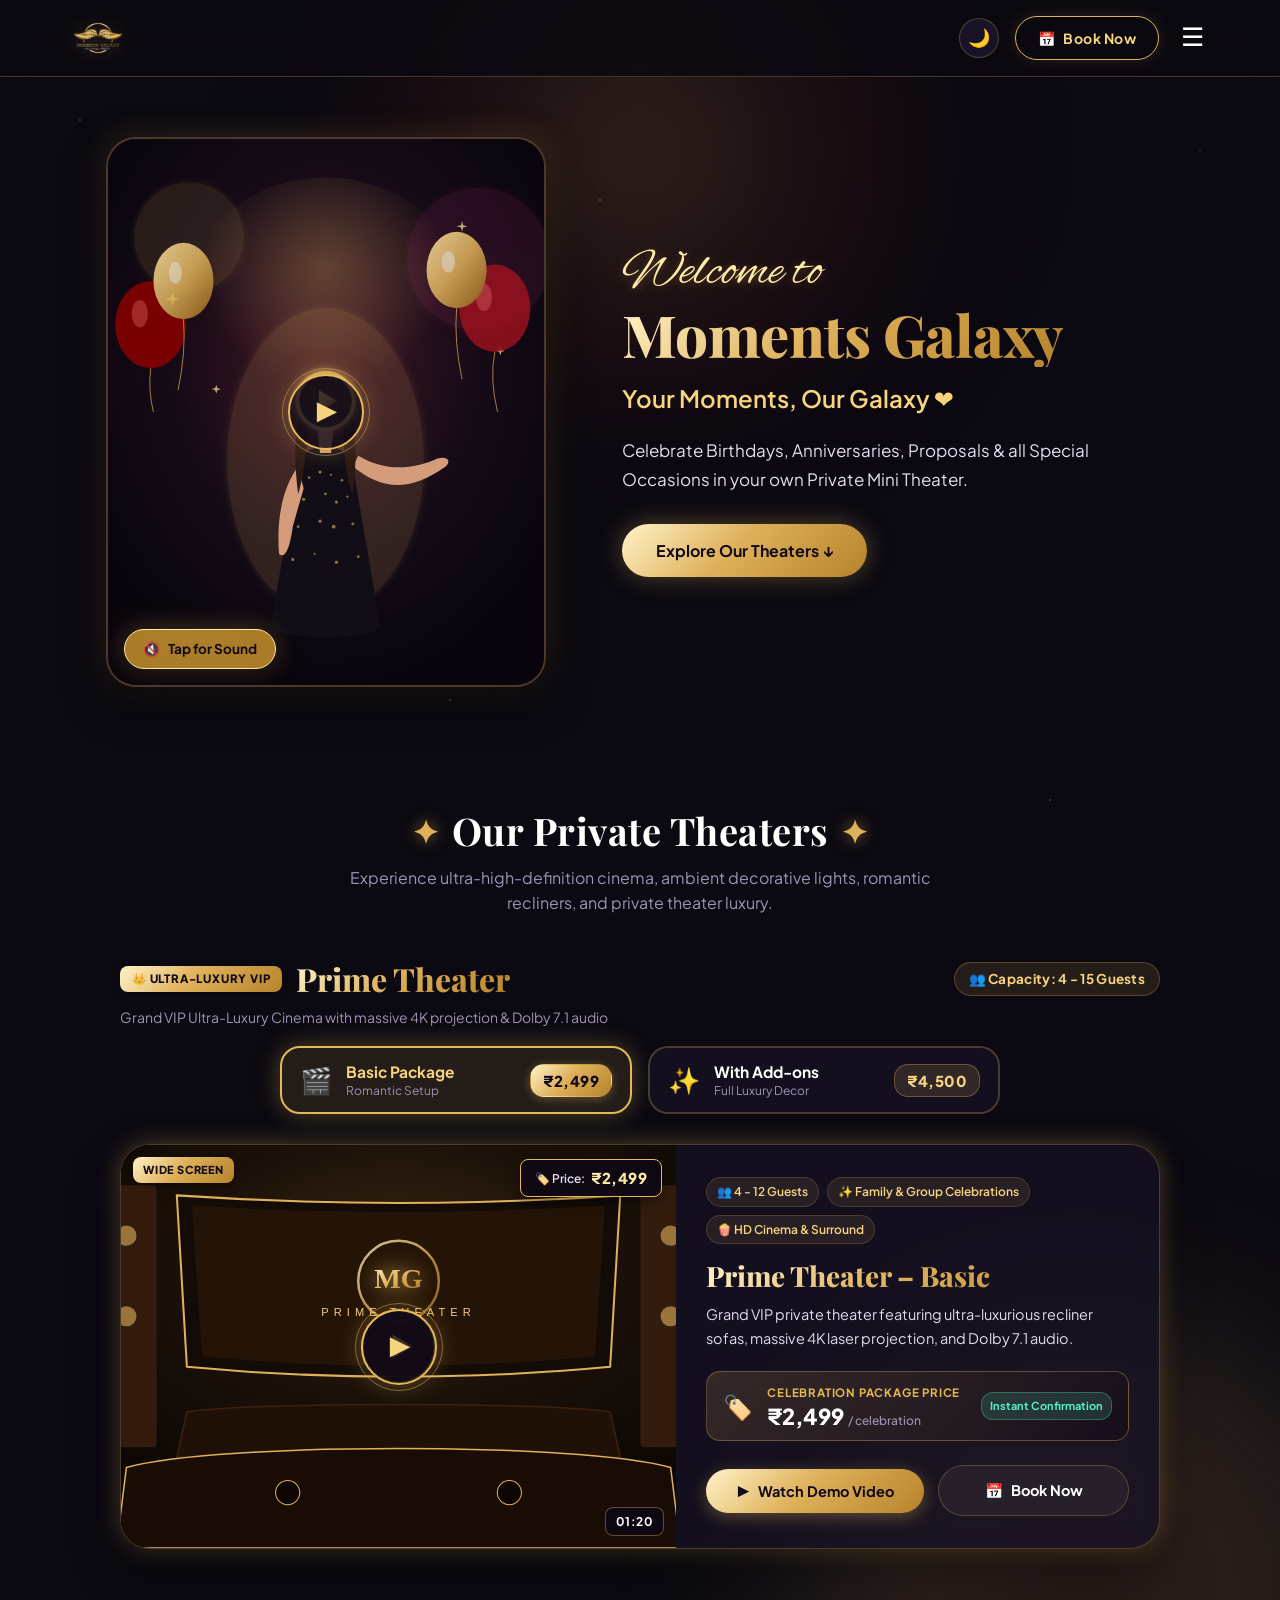
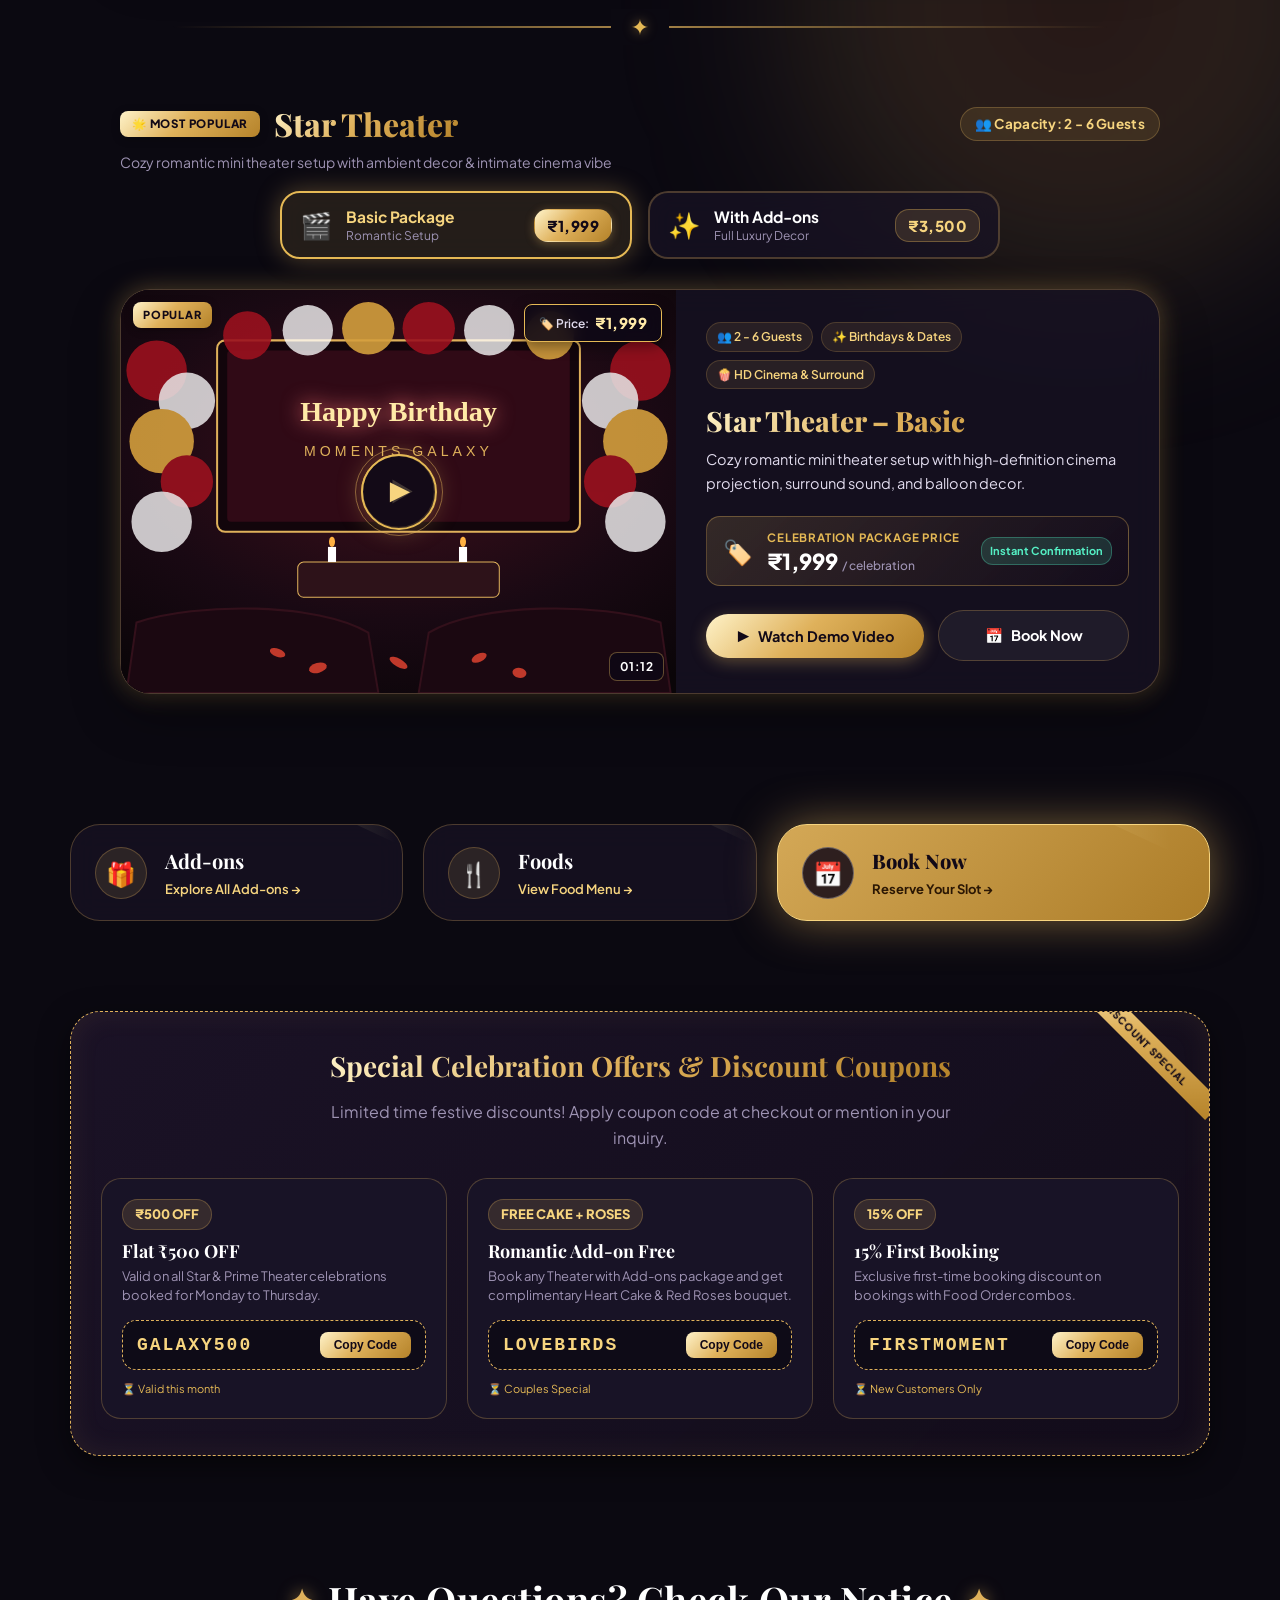
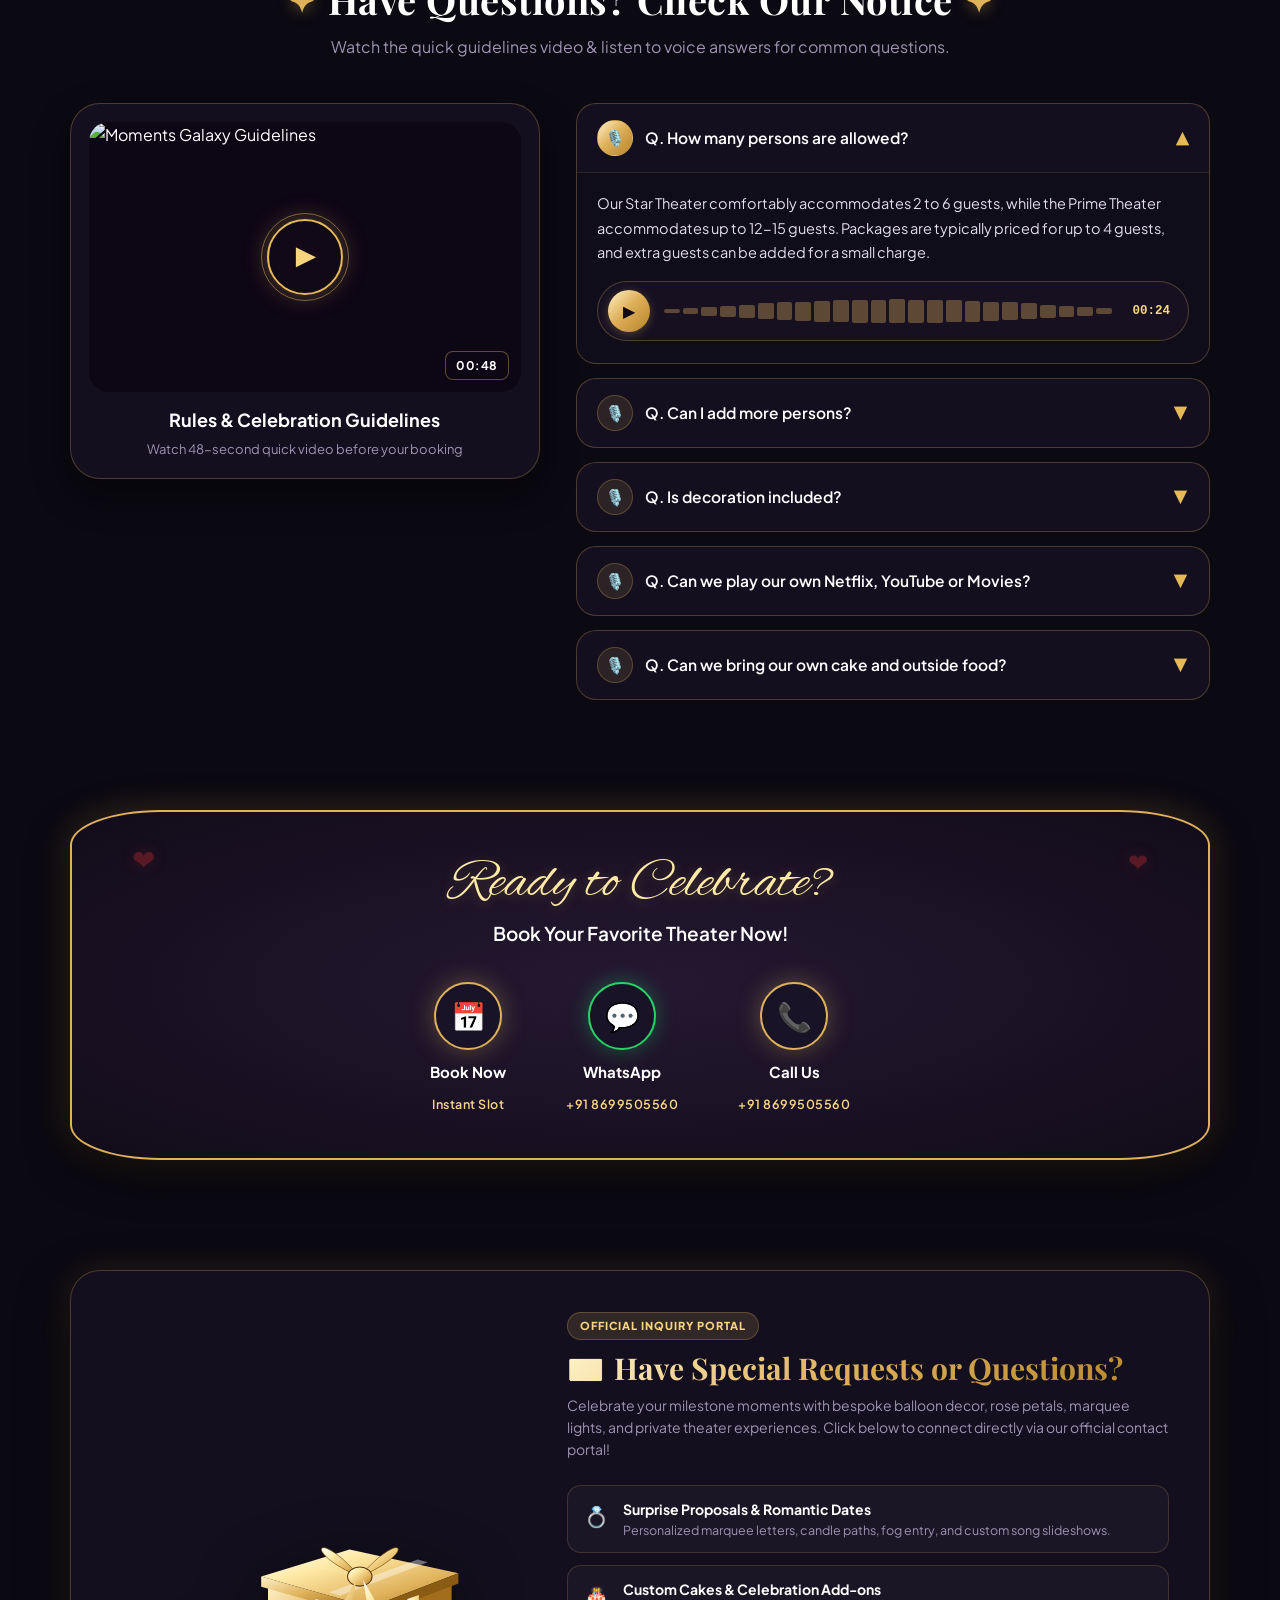
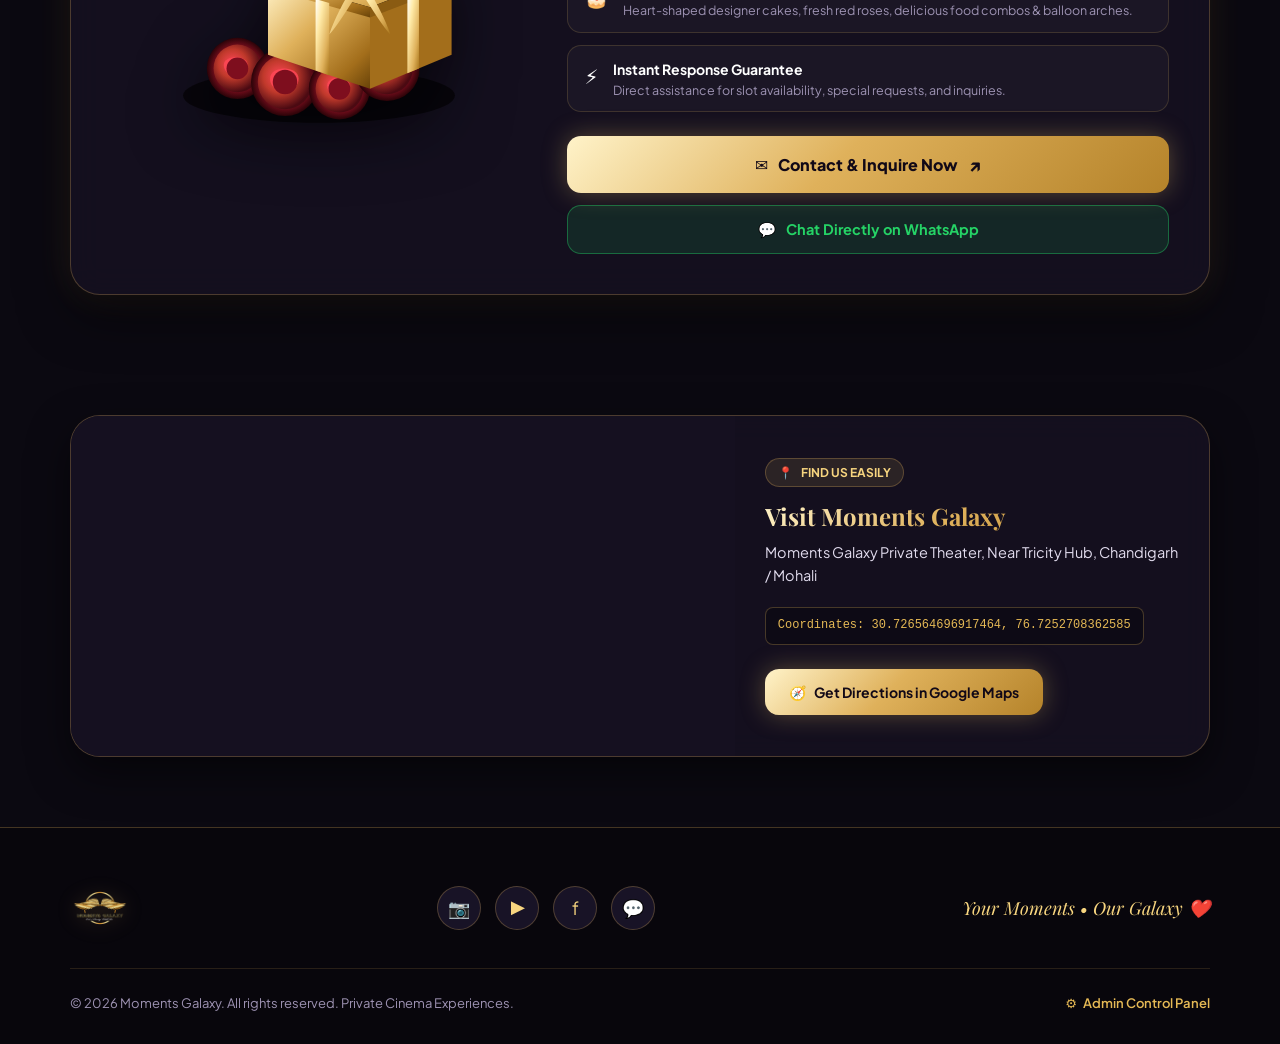
==== commit f5d33bd7: "update" ====
--- a/index.html
+++ b/index.html
@@ -81,14 +81,14 @@
         
         <!-- Video Presenter Container (Plays automatically with sound) -->
         <div class="hero-video-box" id="heroVideoTrigger" title="Moments Galaxy Welcome Video">
-          <video id="heroVideoElement" loop playsinline autoplay preload="auto" poster="assets/images/hero-presenter.svg" style="width: 100%; height: 100%; object-fit: cover; display: block;">
-            <source src="https://assets.mixkit.co/videos/preview/mixkit-celebration-at-a-private-cinema-party-41804-large.mp4" type="video/mp4" id="heroVideoSource">
+          <video id="heroVideoElement" loop playsinline webkit-playsinline x5-playsinline autoplay muted preload="auto" poster="assets/images/hero-presenter.svg" style="width: 100%; height: 100%; object-fit: cover; display: block;">
+            <source src="assets/videos/hero-celebration.mp4" type="video/mp4" id="heroVideoSource">
           </video>
           
           <!-- Sound Toggle Pill Badge (Shows Sound ON by default) -->
-          <div class="unmute-pill" id="heroUnmutePill" role="button" aria-label="Toggle Sound">
-            <span id="soundIcon">🔊</span>
-            <span id="unmuteLabelText">Sound ON</span>
+          <div class="unmute-pill muted-prompt" id="heroUnmutePill" role="button" aria-label="Toggle Sound">
+            <span id="soundIcon">🔇</span>
+            <span id="unmuteLabelText">Tap for Sound</span>
           </div>
 
           <!-- Center Glowing Play/Pause Button (Shows when paused) -->
@@ -464,7 +464,11 @@
       <button type="button" class="btn-close-modal" id="closeVideoModalBtn" aria-label="Close video player">&times;</button>
       
       <div class="video-modal-player-wrap" id="videoPlayerContainer">
-        <video id="modalVideoElement" controls playsinline></video>
+        <video id="modalVideoElement" controls playsinline webkit-playsinline x5-playsinline preload="auto"></video>
+        <div class="modal-play-overlay" id="modalPlayOverlay" style="display: none;">
+          <div class="modal-play-icon-circle">▶</div>
+          <span class="modal-play-text">Tap to Play Video</span>
+        </div>
       </div>
 
       <div class="video-modal-footer">
--- a/css/style.css
+++ b/css/style.css
@@ -309,6 +309,9 @@
   font-size: 16px;
   -webkit-font-smoothing: antialiased;
   -moz-osx-font-smoothing: grayscale;
+  overflow-x: hidden;
+  width: 100%;
+  max-width: 100vw;
 }
 
 body {
@@ -317,6 +320,8 @@
   font-family: var(--font-sans);
   line-height: 1.6;
   overflow-x: hidden;
+  width: 100%;
+  max-width: 100vw;
   position: relative;
   min-height: 100vh;
   transition: background-color var(--transition-normal), color var(--transition-normal);
@@ -584,8 +589,9 @@
 .nav-drawer {
   position: fixed;
   top: 0;
-  right: -320px;
-  width: 300px;
+  right: 0;
+  width: min(300px, 85vw);
+  max-width: 100vw;
   height: 100%;
   background: var(--bg-secondary);
   border-left: 1px solid var(--gold-border);
@@ -594,11 +600,14 @@
   padding: 30px 24px;
   display: flex;
   flex-direction: column;
-  transition: right var(--transition-normal);
+  transform: translateX(105%);
+  transition: transform var(--transition-normal);
+  visibility: hidden;
 }
 
 .nav-drawer.active {
-  right: 0;
+  transform: translateX(0);
+  visibility: visible;
 }
 
 .drawer-header {
@@ -2697,6 +2706,51 @@
   width: 100%;
   aspect-ratio: 16 / 9;
   background: #000;
+  position: relative;
+  overflow: hidden;
+}
+
+.modal-play-overlay {
+  position: absolute;
+  inset: 0;
+  background: rgba(0, 0, 0, 0.65);
+  display: flex;
+  flex-direction: column;
+  align-items: center;
+  justify-content: center;
+  gap: 12px;
+  cursor: pointer;
+  z-index: 10;
+  backdrop-filter: blur(4px);
+  transition: opacity 0.2s ease;
+}
+
+.modal-play-icon-circle {
+  width: 68px;
+  height: 68px;
+  border-radius: 50%;
+  background: var(--gold-gradient);
+  color: #120917;
+  font-size: 26px;
+  display: flex;
+  align-items: center;
+  justify-content: center;
+  padding-left: 4px;
+  box-shadow: 0 0 25px var(--gold-glow);
+  animation: pulsePlayCircle 1.6s infinite alternate;
+}
+
+@keyframes pulsePlayCircle {
+  0% { transform: scale(0.95); box-shadow: 0 0 15px rgba(var(--theme-accent-rgb), 0.4); }
+  100% { transform: scale(1.08); box-shadow: 0 0 35px rgba(var(--theme-accent-rgb), 0.85); }
+}
+
+.modal-play-text {
+  color: #ffffff;
+  font-size: 14px;
+  font-weight: 700;
+  letter-spacing: 0.5px;
+  text-shadow: 0 2px 8px rgba(0, 0, 0, 0.8);
 }
 
 .video-modal-player-wrap video,
@@ -2753,3 +2807,467 @@
   opacity: 1;
   pointer-events: auto;
 }
+
+/* ==========================================================================
+   MOBILE PHONE ULTRA-RESPONSIVE OPTIMIZATIONS (< 768px & < 420px)
+   Ensures seamless layout, perfect spacing, and video playback on phones
+   ========================================================================== */
+@media (max-width: 768px) {
+  html, body {
+    overflow-x: hidden !important;
+    max-width: 100vw !important;
+    width: 100% !important;
+  }
+
+  .ambient-glow-1, .ambient-glow-2, .ambient-glow-3 {
+    display: none !important;
+  }
+
+  .container {
+    padding: 0 16px;
+    max-width: 100%;
+    overflow-x: hidden;
+  }
+
+  /* Header on Mobile */
+  .site-header {
+    height: 66px;
+  }
+
+  .site-header .container {
+    height: 66px;
+    padding: 0 16px;
+  }
+
+  .brand-logo img {
+    height: 44px;
+  }
+
+  .nav-right-actions {
+    gap: 10px;
+  }
+
+  .btn-book-header {
+    padding: 7px 14px;
+    font-size: 12.5px;
+    letter-spacing: 0.2px;
+  }
+
+  .btn-theme-toggle {
+    width: 36px;
+    height: 36px;
+    font-size: 16px;
+  }
+
+  .btn-hamburger {
+    font-size: 24px;
+    padding: 4px;
+  }
+
+  /* Hero Section */
+  .hero-section {
+    padding: 24px 0 35px;
+  }
+
+  .hero-grid {
+    gap: 22px;
+  }
+
+  .hero-video-box {
+    max-width: 330px;
+    border-radius: 20px;
+  }
+
+  .unmute-pill {
+    bottom: 12px;
+    left: 12px;
+    padding: 6px 14px;
+    font-size: 12px;
+  }
+
+  .hero-welcome-script {
+    font-size: 26px;
+  }
+
+  .hero-main-title {
+    font-size: 38px;
+    line-height: 1.15;
+    margin-bottom: 8px;
+  }
+
+  .hero-tagline {
+    font-size: 15px;
+    margin-bottom: 12px;
+  }
+
+  .hero-desc {
+    font-size: 13.5px;
+    line-height: 1.55;
+    margin: 0 auto 20px;
+    max-width: 95%;
+  }
+
+  .btn-explore {
+    width: 100%;
+    max-width: 280px;
+    padding: 13px 20px;
+    font-size: 14px;
+  }
+
+  /* Section Spacing & Titles */
+  .section-spacing {
+    padding: 40px 0;
+  }
+
+  .section-title-wrap {
+    margin-bottom: 24px;
+  }
+
+  .section-title {
+    font-size: clamp(22px, 5.5vw, 28px);
+    gap: 8px;
+  }
+
+  .section-subtitle {
+    font-size: 13px;
+    margin-top: 6px;
+    line-height: 1.5;
+  }
+
+  /* Private Theaters Showcase */
+  .theater-showcase-wrapper {
+    margin-top: 14px;
+  }
+
+  .theater-showcase-card {
+    border-radius: 20px;
+  }
+
+  .package-select-tabs {
+    grid-template-columns: 1fr 1fr;
+    gap: 8px;
+    margin-bottom: 16px;
+  }
+
+  .btn-pkg-select {
+    padding: 10px 8px;
+    font-size: 13px;
+    justify-content: center;
+  }
+
+  .btn-pkg-select .pkg-badge {
+    font-size: 9.5px;
+    padding: 2px 6px;
+  }
+
+  .showcase-body-col {
+    padding: 18px 16px;
+  }
+
+  .showcase-title {
+    font-size: 20px;
+  }
+
+  .showcase-desc {
+    font-size: 13px;
+    margin-bottom: 14px;
+    line-height: 1.5;
+  }
+
+  .showcase-price-banner {
+    padding: 12px 14px;
+    margin: 14px 0;
+  }
+
+  .price-banner-amount {
+    font-size: 20px;
+  }
+
+  .showcase-action-btns {
+    flex-direction: column;
+    gap: 10px;
+    width: 100%;
+  }
+
+  .btn-watch-showcase,
+  .btn-book-showcase {
+    width: 100%;
+    justify-content: center;
+    padding: 12px 18px;
+    font-size: 14px;
+  }
+
+  /* Quick Hub Buttons */
+  .quick-buttons-section {
+    padding: 20px 0 35px;
+  }
+
+  .quick-buttons-grid {
+    grid-template-columns: 1fr;
+    gap: 12px;
+  }
+
+  .quick-hub-btn {
+    padding: 16px 18px;
+    gap: 14px;
+    border-radius: 18px;
+  }
+
+  .hub-icon-wrap {
+    width: 44px;
+    height: 44px;
+    font-size: 20px;
+  }
+
+  .hub-btn-title {
+    font-size: 16px;
+  }
+
+  .hub-btn-subtitle {
+    font-size: 12px;
+  }
+
+  /* Coupons */
+  .coupons-banner {
+    padding: 24px 16px;
+    border-radius: 20px;
+  }
+
+  .coupons-banner-head h3 {
+    font-size: 20px;
+  }
+
+  .coupons-grid {
+    grid-template-columns: 1fr;
+    gap: 14px;
+  }
+
+  /* Notice & Voice FAQs */
+  .notice-layout {
+    gap: 20px;
+  }
+
+  .notice-video-wrap {
+    padding: 12px;
+    border-radius: 18px;
+  }
+
+  .faq-header {
+    padding: 13px 14px;
+  }
+
+  .faq-q-title {
+    font-size: 13.5px;
+  }
+
+  .faq-body-inner {
+    padding: 12px 14px 16px;
+  }
+
+  .faq-answer-text {
+    font-size: 13px;
+    line-height: 1.55;
+  }
+
+  .voice-note-player {
+    padding: 6px 12px 6px 8px;
+    gap: 10px;
+  }
+
+  .btn-voice-play {
+    width: 38px;
+    height: 38px;
+    font-size: 14px;
+  }
+
+  /* Inquiry Section */
+  .inquiry-section {
+    padding: 30px 0 45px;
+  }
+
+  .inquiry-card-wrapper {
+    padding: 24px 16px;
+    border-radius: 20px;
+    gap: 20px;
+  }
+
+  .inquiry-visual-col img {
+    max-width: 180px;
+    margin: 0 auto;
+    display: block;
+  }
+
+  .inquiry-header-title {
+    font-size: 21px;
+  }
+
+  .inquiry-header-sub {
+    font-size: 12.5px;
+  }
+
+  .inquiry-perks-grid {
+    gap: 8px;
+    margin-bottom: 18px;
+  }
+
+  .inquiry-perk-card {
+    padding: 10px 12px;
+    gap: 10px;
+  }
+
+  .inquiry-perk-card strong {
+    font-size: 13px;
+  }
+
+  .inquiry-perk-card p {
+    font-size: 11.5px;
+  }
+
+  .btn-submit-inquiry {
+    padding: 12px 18px;
+    font-size: 14px;
+  }
+
+  .btn-inquiry-secondary-wa {
+    padding: 11px 16px;
+    font-size: 13px;
+  }
+
+  /* Celebrate Banner */
+  .celebrate-section {
+    padding: 20px 0 35px;
+  }
+
+  .celebrate-arch-banner {
+    padding: 28px 16px;
+    border-radius: 24px;
+  }
+
+  .celebrate-heading {
+    font-size: 34px;
+  }
+
+  .celebrate-sub {
+    font-size: 13px;
+    margin-bottom: 20px;
+  }
+
+  .celebrate-actions-row {
+    gap: 16px;
+  }
+
+  .celebrate-circle-icon {
+    width: 56px;
+    height: 56px;
+    font-size: 24px;
+  }
+
+  .celebrate-action-label {
+    font-size: 13px;
+  }
+
+  .celebrate-action-sublabel {
+    font-size: 11px;
+  }
+
+  /* Map */
+  .map-card-wrapper {
+    grid-template-columns: 1fr !important;
+    border-radius: 18px;
+    overflow: hidden;
+    width: 100%;
+    max-width: 100%;
+  }
+
+  .map-frame-wrap {
+    min-height: 240px;
+    width: 100%;
+    max-width: 100%;
+    overflow: hidden;
+  }
+
+  .map-frame-wrap iframe {
+    min-height: 240px;
+    max-width: 100%;
+  }
+
+  .map-details-col {
+    padding: 20px 16px;
+    width: 100%;
+    max-width: 100%;
+  }
+
+  /* Footer */
+  .site-footer {
+    padding: 40px 0 25px;
+  }
+
+  .footer-top-row {
+    flex-direction: column;
+    align-items: center;
+    text-align: center;
+    gap: 18px;
+  }
+
+  .footer-middle-grid {
+    grid-template-columns: 1fr;
+    gap: 22px;
+    text-align: center;
+  }
+
+  .footer-bottom-row {
+    flex-direction: column;
+    gap: 12px;
+    text-align: center;
+  }
+
+  /* Video Modal */
+  .modal-overlay {
+    padding: 10px;
+  }
+
+  .video-modal-card {
+    border-radius: 16px;
+  }
+
+  .video-modal-footer {
+    padding: 12px 14px;
+    flex-direction: column;
+    align-items: stretch;
+    gap: 10px;
+  }
+
+  .video-modal-title {
+    font-size: 16px;
+  }
+
+  .video-modal-desc {
+    font-size: 12px;
+  }
+
+  .btn-book-card {
+    width: 100%;
+    justify-content: center;
+    padding: 11px 16px;
+  }
+}
+
+@media (max-width: 420px) {
+  .package-select-tabs {
+    grid-template-columns: 1fr;
+    gap: 8px;
+  }
+
+  .btn-book-header {
+    padding: 6px 10px;
+    font-size: 11.5px;
+  }
+
+  .brand-logo img {
+    height: 38px;
+  }
+
+  .hero-main-title {
+    font-size: 32px;
+  }
+}
